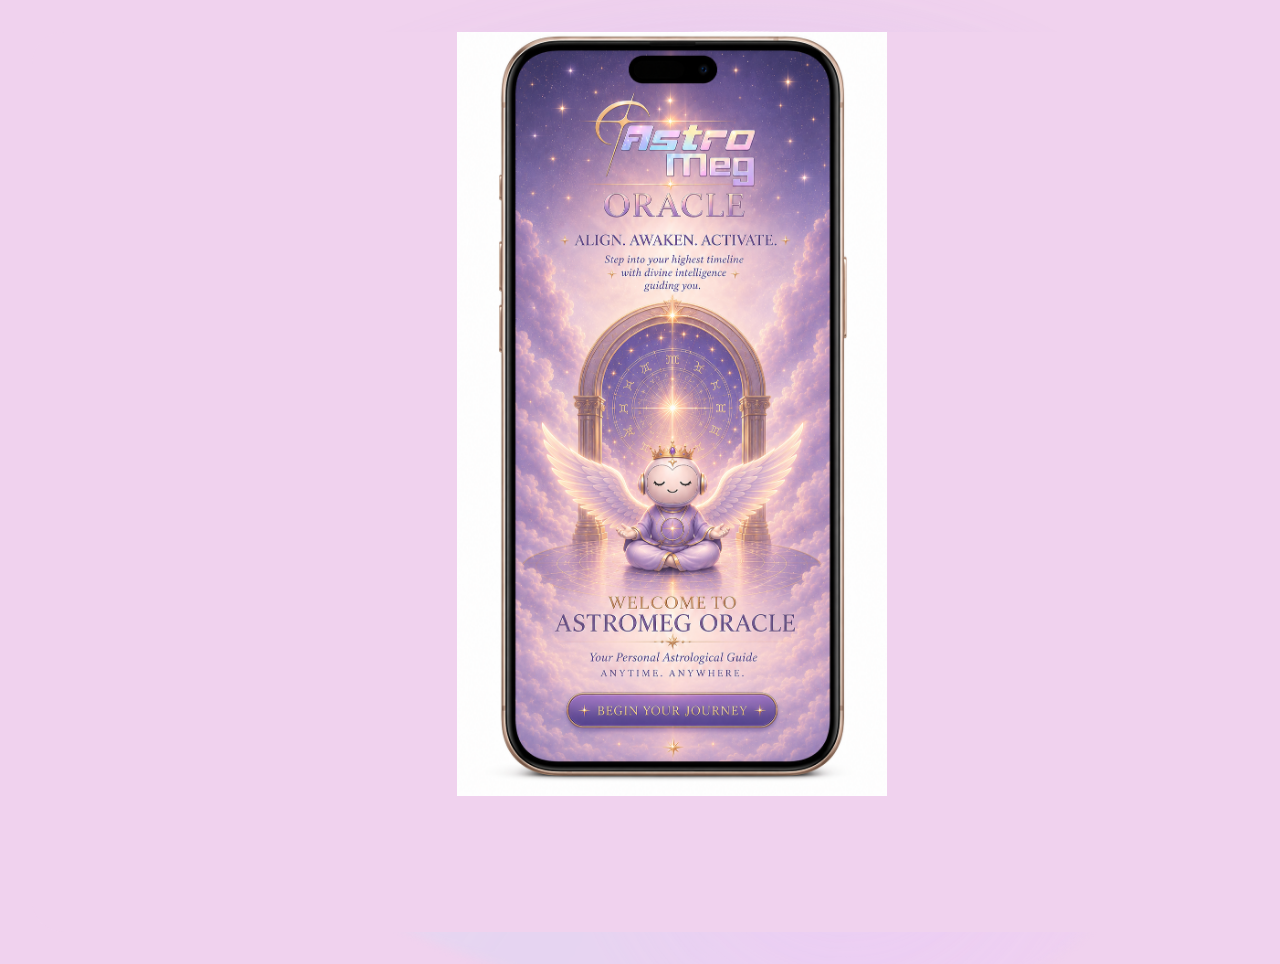
==== index.html @ bb1377ee "Add Astromeg PWA app design preview" ====
<!doctype html>
<html lang="en">
  <head>
    <meta charset="utf-8">
    <meta name="viewport" content="width=device-width, initial-scale=1, viewport-fit=cover">
    <meta name="theme-color" content="#f6eaf2">
    <meta name="apple-mobile-web-app-capable" content="yes">
    <meta name="apple-mobile-web-app-status-bar-style" content="default">
    <meta name="apple-mobile-web-app-title" content="Astromeg Oracle">
    <title>Astromeg Oracle App Preview</title>
    <link rel="manifest" href="./manifest.webmanifest">
    <link rel="icon" href="./assets/astromeg-oracle-logo-gold.png">
    <link rel="apple-touch-icon" href="./assets/astromeg-oracle-logo-gold.png">
  <link rel="stylesheet" href="./styles.css?v=zodiac-playlist-complete-v1">
  </head>
  <body class="onboarding-active">
    <div class="ambient ambient-one"></div>
    <div class="ambient ambient-two"></div>
    <div class="ambient ambient-three"></div>

    <main class="phone-shell" id="app">
      <div class="glass-halo" aria-hidden="true"></div>
      <header class="app-header">
        <button class="icon-button ghost back-button" type="button" aria-label="Go back" data-back hidden>
          <span aria-hidden="true">‹</span>
        </button>
        <button class="brand-mark" type="button" data-go="home" aria-label="Astromeg Oracle home">
          <span>Astromeg Oracle</span>
        </button>
        <button class="icon-button ghost menu-toggle" type="button" aria-label="Open Oracle Menu" aria-controls="oracle-menu" aria-expanded="false" data-menu-toggle>
          <span aria-hidden="true">☀</span>
        </button>
      </header>

      <div class="menu-scrim" data-menu-close hidden></div>
      <aside class="oracle-menu" id="oracle-menu" aria-label="Oracle Menu" aria-hidden="true">
        <div class="oracle-menu-header">
          <p class="eyebrow">Oracle Menu</p>
          <button class="icon-button ghost" type="button" aria-label="Close Oracle Menu" data-menu-close>
            <span aria-hidden="true">×</span>
          </button>
        </div>

        <div class="menu-list">
          <button class="menu-row" type="button" data-go="today-sky">
            <span class="menu-icon" aria-hidden="true">☉</span>
            <span><strong>Today’s Sky</strong><small>Daily transit guidance</small></span>
          </button>
          <button class="menu-row" type="button" data-go="readings">
            <span class="menu-icon" aria-hidden="true">☷</span>
            <span><strong>Saved Readings</strong><small>Your Oracle guidance library</small></span>
          </button>
          <button class="menu-row" type="button" data-go="my-access">
            <span class="menu-icon" aria-hidden="true">✦</span>
            <span><strong>My Access</strong><small>Plan and access status</small></span>
          </button>
          <button class="menu-row" type="button" data-go="how-to-ask">
            <span class="menu-icon" aria-hidden="true">?</span>
            <span><strong>How to Ask</strong><small>Prompt examples</small></span>
          </button>
          <button class="menu-row" type="button" data-go="theme">
            <span class="menu-icon" aria-hidden="true">☀</span>
            <span><strong>Theme</strong><small>Light and dark mode ready</small></span>
          </button>
          <button class="menu-row" type="button" data-go="contact">
            <span class="menu-icon" aria-hidden="true">✉</span>
            <span><strong>Contact Astromeg</strong><small>Access, payment, or account help</small></span>
          </button>
          <button class="menu-row" type="button" data-logout>
            <span class="menu-icon" aria-hidden="true">↻</span>
            <span><strong>Log Out</strong><small>Clear this preview session</small></span>
          </button>
        </div>
      </aside>

      <section class="screen active onboarding-screen" data-screen="start" id="start" aria-label="Astromeg Oracle onboarding">
        <div class="onboarding-artboard">
          <img
            class="onboarding-artwork"
            src="./assets/astromeg-onboarding-01.png"
            alt=""
            aria-hidden="true"
          >
          <button
            class="begin-journey-hotspot"
            type="button"
            data-go="activate"
            aria-label="Begin your journey"
          ></button>
        </div>
      </section>

      <section class="screen" data-screen="activate" id="activate">
        <div class="screen-heading">
          <p class="eyebrow">Oracle Access</p>
          <h2>Activate your private space.</h2>
          <p>Use your email and access code to open your Astromeg Oracle app.</p>
        </div>

        <form class="soft-card form-card" data-activate-form>
          <label>
            <span>Email</span>
            <input type="email" name="email" autocomplete="email" placeholder="you@example.com" required>
          </label>
          <label>
            <span>Access code</span>
            <input type="text" name="accessCode" autocomplete="one-time-code" placeholder="ASTRO-XXXX" required>
          </label>
          <button class="primary-action" type="submit">Activate My Oracle</button>
        </form>

        <button class="secondary-action" type="button" data-go="birth">Preview the App</button>
      </section>

      <section class="screen" data-screen="birth" id="birth">
        <div class="screen-heading">
          <p class="eyebrow">Birth Profile</p>
          <h2>Create your chart foundation.</h2>
          <p>Your birth data becomes the private anchor for readings, timing, and guidance.</p>
        </div>

        <form class="soft-card form-card" data-birth-form>
          <label>
            <span>Birth date</span>
            <input type="date" name="birthDate" required>
          </label>
          <label>
            <span>Birth time</span>
            <input type="time" name="birthTime" required>
          </label>
          <label>
            <span>Birth place</span>
            <input type="text" name="birthPlace" placeholder="City, Country" required>
          </label>
          <button class="primary-action" type="submit">Save Birth Profile</button>
        </form>
      </section>

      <section class="screen" data-screen="home" id="home">
        <div class="home-hero">
          <p class="eyebrow">Today’s Oracle</p>
          <h2>What is calling for your attention today?</h2>
          <p>Choose a doorway or ask your own question.</p>
        </div>

        <div class="oracle-status-pill" data-access-pill>
          <span aria-hidden="true">✦</span>
          <span>Oracle Access Active</span>
        </div>

        <div class="intent-grid">
          <button class="intent-card" type="button" data-fill-prompt="What love pattern is showing now?" data-go="ask">
            <span class="intent-icon">♡</span>
            <span class="intent-copy">
              <strong>Love & Patterns</strong>
              <small>Relationships, attraction, repeating cycles</small>
            </span>
          </button>
          <button class="intent-card" type="button" data-fill-prompt="What money timing matters now?" data-go="ask">
            <span class="intent-icon">✦</span>
            <span class="intent-copy">
              <strong>Money & Career</strong>
              <small>Clients, income, business timing</small>
            </span>
          </button>
          <button class="intent-card" type="button" data-fill-prompt="What timing window opens now?" data-go="ask">
            <span class="intent-icon">☉</span>
            <span class="intent-copy">
              <strong>Timing Windows</strong>
              <small>Transits, decisions, lucky openings</small>
            </span>
          </button>
          <button class="intent-card" type="button" data-fill-prompt="What karmic pattern needs healing now?" data-go="ask">
            <span class="intent-icon">☽</span>
            <span class="intent-copy">
              <strong>Karma & Healing</strong>
              <small>Emotional patterns, release, soul lessons</small>
            </span>
          </button>
        </div>

        <article class="soft-card insight-card transits-card">
          <p class="eyebrow">Your Daily Tea</p>
          <h3>What is the sky activating now?</h3>
          <p>Use today’s planetary weather as a doorway into timing, emotion, decisions, and the next aligned step.</p>
          <div class="transit-actions" aria-label="Transit prompt shortcuts">
            <button type="button" data-daily-popup="sky" data-fill-prompt="What transits are affecting me today?">
              <span>☉</span>
              <strong>Today’s Sky</strong>
            </button>
            <button type="button" data-daily-popup="moon" data-fill-prompt="What should I know about my Moon and emotional timing today?">
              <span>☽</span>
              <strong>Moon Mood</strong>
            </button>
            <button class="daily-planet-card" type="button" data-daily-popup="planet" data-planetary-guide data-fill-prompt="What should I know about today’s planetary ruler?" title="Daily mystical guide">
              <span class="daily-planet-glyph" data-guide-glyph>♃</span>
              <strong>Today’s Planet</strong>
            </button>
          </div>
        </article>

        <section class="zodiac-playlist-section" aria-labelledby="zodiac-playlist-title">
          <div class="zodiac-playlist-heading">
            <p class="eyebrow" id="zodiac-playlist-title">Zodiac Playlist</p>
          </div>
          <div class="zodiac-playlist-grid">
            <article class="zodiac-playlist-card" aria-label="Aries playlist artwork">
              <div class="zodiac-playlist-artwork">
                <img src="./assets/zodiac-playlist-aries.jpeg" alt="Glass Aries glyph with headphones">
              </div>
              <div class="zodiac-playlist-caption">
                <span>Aries</span>
              </div>
            </article>
            <article class="zodiac-playlist-card" aria-label="Taurus playlist artwork">
              <div class="zodiac-playlist-artwork">
                <img src="./assets/zodiac-playlist-taurus.jpeg" alt="Glass Taurus glyph with headphones">
              </div>
              <div class="zodiac-playlist-caption">
                <span>Taurus</span>
              </div>
            </article>
            <article class="zodiac-playlist-card" aria-label="Gemini playlist artwork">
              <div class="zodiac-playlist-artwork">
                <img src="./assets/zodiac-playlist-gemini.jpeg" alt="Glass Gemini glyph with headphones">
              </div>
              <div class="zodiac-playlist-caption">
                <span>Gemini</span>
              </div>
            </article>
            <article class="zodiac-playlist-card" aria-label="Cancer playlist artwork">
              <div class="zodiac-playlist-artwork">
                <img src="./assets/zodiac-playlist-cancer.jpeg" alt="Glass Cancer glyph with headphones">
              </div>
              <div class="zodiac-playlist-caption">
                <span>Cancer</span>
              </div>
            </article>
            <article class="zodiac-playlist-card" aria-label="Leo playlist artwork">
              <div class="zodiac-playlist-artwork">
                <img src="./assets/zodiac-playlist-leo.jpeg" alt="Glass Leo glyph with headphones">
              </div>
              <div class="zodiac-playlist-caption">
                <span>Leo</span>
              </div>
            </article>
            <article class="zodiac-playlist-card" aria-label="Virgo playlist artwork">
              <div class="zodiac-playlist-artwork">
                <img src="./assets/zodiac-playlist-virgo.jpeg" alt="Glass Virgo glyph with headphones">
              </div>
              <div class="zodiac-playlist-caption">
                <span>Virgo</span>
              </div>
            </article>
            <article class="zodiac-playlist-card" aria-label="Libra playlist artwork">
              <div class="zodiac-playlist-artwork">
                <img src="./assets/zodiac-playlist-libra.jpeg" alt="Glass Libra glyph with headphones">
              </div>
              <div class="zodiac-playlist-caption">
                <span>Libra</span>
              </div>
            </article>
            <article class="zodiac-playlist-card" aria-label="Scorpio playlist artwork">
              <div class="zodiac-playlist-artwork">
                <img src="./assets/zodiac-playlist-scorpio.jpeg" alt="Glass Scorpio glyph with headphones">
              </div>
              <div class="zodiac-playlist-caption">
                <span>Scorpio</span>
              </div>
            </article>
            <article class="zodiac-playlist-card" aria-label="Sagittarius playlist artwork">
              <div class="zodiac-playlist-artwork">
                <img src="./assets/zodiac-playlist-sagittarius.jpeg" alt="Glass Sagittarius glyph with headphones">
              </div>
              <div class="zodiac-playlist-caption">
                <span>Sagittarius</span>
              </div>
            </article>
            <article class="zodiac-playlist-card" aria-label="Capricorn playlist artwork">
              <div class="zodiac-playlist-artwork">
                <img src="./assets/zodiac-playlist-capricorn.jpeg" alt="Glass Capricorn glyph with headphones">
              </div>
              <div class="zodiac-playlist-caption">
                <span>Capricorn</span>
              </div>
            </article>
            <article class="zodiac-playlist-card" aria-label="Aquarius playlist artwork">
              <div class="zodiac-playlist-artwork">
                <img src="./assets/zodiac-playlist-aquarius.jpeg" alt="Glass Aquarius glyph with headphones">
              </div>
              <div class="zodiac-playlist-caption">
                <span>Aquarius</span>
              </div>
            </article>
            <article class="zodiac-playlist-card" aria-label="Pisces playlist artwork">
              <div class="zodiac-playlist-artwork">
                <img src="./assets/zodiac-playlist-pisces.jpeg" alt="Glass Pisces glyph with headphones">
              </div>
              <div class="zodiac-playlist-caption">
                <span>Pisces</span>
              </div>
            </article>
          </div>
        </section>

        <article class="soft-card insight-card path-card">
          <p class="eyebrow">Continue Your Path</p>
          <h3>Return to your last reading</h3>
          <p>Pick up where you left off, review your guidance, or save notes from your Oracle session.</p>
          <button class="secondary-action path-action" type="button" data-go="readings">Open Saved Readings</button>
        </article>
      </section>

      <section class="screen" data-screen="ask" id="ask">
        <div class="screen-heading compact">
          <p class="eyebrow">Ask the Oracle</p>
          <h2>Start with one real question.</h2>
        </div>

        <div class="chat-window" aria-live="polite" data-chat-log>
          <div class="message oracle">
            <span>Astromeg Oracle</span>
            <p>I’m here. Ask about love, money, timing, purpose, healing, or the next decision in front of you.</p>
          </div>
        </div>

        <form class="ask-bar" data-ask-form>
          <input type="text" name="question" placeholder="Ask your question..." autocomplete="off" required>
          <button type="submit" aria-label="Send question">✦</button>
        </form>
      </section>

      <section class="screen" data-screen="readings" id="readings">
        <div class="screen-heading">
          <p class="eyebrow">Saved Readings</p>
          <h2>Your guidance library.</h2>
          <p>Saved readings can become a private archive of timing, choices, and personal patterns.</p>
        </div>

        <div class="reading-list">
          <article class="reading-card">
            <span>Year-Ahead Alignment</span>
            <h3>Career, money, and visibility themes</h3>
            <p>Ready to save as a PDF reading in the app version.</p>
          </article>
          <article class="reading-card">
            <span>Relationship Pattern</span>
            <h3>Repeating cycles and next-step clarity</h3>
            <p>Return to this when the same lesson shows up again.</p>
          </article>
          <article class="reading-card">
            <span>Timing Window</span>
            <h3>Launch, pause, or prepare</h3>
            <p>Use dates and chart weather to move deliberately.</p>
          </article>
        </div>
      </section>

      <section class="screen" data-screen="learn" id="learn">
        <div class="screen-heading">
          <p class="eyebrow">Learn Astrology</p>
          <h2>Study the stars one layer at a time.</h2>
          <p>Choose a learning path and build your astrology language through guided lessons.</p>
        </div>

        <div class="lesson-grid">
          <button class="lesson-card" type="button">Natal Astrology</button>
          <button class="lesson-card" type="button">Transits</button>
          <button class="lesson-card" type="button">Synastry</button>
          <button class="lesson-card" type="button">Horary</button>
          <button class="lesson-card" type="button">Solar Returns</button>
          <button class="lesson-card" type="button">Quiz Me</button>
        </div>
      </section>

      <section class="screen" data-screen="today-sky" id="today-sky">
        <div class="screen-heading">
          <p class="eyebrow">Today’s Sky</p>
          <h2>Daily transit guidance is coming soon.</h2>
          <p>Your daily Moon, transit, and current-sky guidance will appear here.</p>
        </div>
      </section>

      <section class="screen" data-screen="my-access" id="my-access">
        <div class="screen-heading">
          <p class="eyebrow">My Access</p>
          <h2 data-access-title>Access Status</h2>
          <p data-access-subtitle>Your access details will appear here.</p>
        </div>

        <article class="soft-card profile-card">
          <span>Current Plan</span>
          <strong data-access-state>Preview active</strong>
          <p>Payment and entitlement logic stays untouched in this UX preview.</p>
        </article>

        <button class="primary-action access-plans-action" type="button" data-go="pricing">
          Explore Oracle Plans
        </button>
      </section>

      <section class="screen pricing-screen" data-screen="pricing" id="pricing">
        <div class="pricing-portal">
          <div class="pricing-orb" aria-hidden="true">
            <span class="pricing-orb-glow"></span>
            <img src="./assets/astromeg-oracle-pastel-logo-cropped.png" alt="">
          </div>
          <p class="eyebrow">Oracle Access</p>
          <h2>Choose Your Access</h2>
          <p>Four app plans are configured for preview. Checkout is not active.</p>
          <div class="pricing-meta" aria-label="Pricing details">
            <span>USD</span>
            <span aria-hidden="true">✦</span>
            <span>PayPal</span>
          </div>
        </div>

        <div class="pricing-grid" aria-label="Oracle plan preview">
          <article class="pricing-plan-card" data-plan-id="ORACLE_ESSENTIAL_MONTHLY">
            <div class="pricing-plan-topline">
              <span class="pricing-tier">Essential</span>
              <span class="pricing-cadence">Monthly</span>
            </div>
            <h3 data-plan-name>Oracle Essential</h3>
            <p class="pricing-price"><span data-plan-price>$11.99</span><small data-plan-period>/ month</small></p>
            <p class="pricing-unlimited">Unlimited conversations</p>
            <div class="pricing-benefit-group">
              <h4>Unlimited Core Readings</h4>
              <ul class="pricing-detail-list">
                <li>In-depth Natal Chart</li>
                <li>Transits</li>
                <li>Solar Return</li>
                <li>Secondary Progressed</li>
                <li>Solar Arc Directions</li>
                <li>Daily Tea</li>
                <li>Planet of the Day</li>
                <li>Zodiac Playlist</li>
                <li>Basic-Advanced Astrology Course with AEA Certification</li>
              </ul>
            </div>
            <div class="pricing-benefit-group pricing-addons">
              <h4>Add-ons</h4>
              <ul class="pricing-detail-list">
                <li>Synastry</li>
                <li>Composite</li>
                <li>Davison</li>
                <li>Draconic Soul Path</li>
                <li>Firdaria Time Lords</li>
                <li>Hellenistic Profection</li>
                <li>Instant Q&amp;A Horary</li>
                <li>Event-timing Electional</li>
                <li>Deeper Look Harmonic</li>
              </ul>
            </div>
            <button class="pricing-preview-button" type="button" aria-disabled="true" tabindex="-1">Checkout not active</button>
          </article>

          <article class="pricing-plan-card" data-plan-id="ORACLE_ESSENTIAL_ANNUAL">
            <div class="pricing-plan-topline">
              <span class="pricing-tier">Essential</span>
              <span class="pricing-cadence">Annual</span>
            </div>
            <h3 data-plan-name>Oracle Essential</h3>
            <p class="pricing-price"><span data-plan-price>$108</span><small data-plan-period>/ year</small></p>
            <p class="pricing-unlimited">Unlimited conversations</p>
            <div class="pricing-benefit-group">
              <h4>Unlimited Core Readings</h4>
              <ul class="pricing-detail-list">
                <li>In-depth Natal Chart</li>
                <li>Transits</li>
                <li>Solar Return</li>
                <li>Secondary Progressed</li>
                <li>Solar Arc Directions</li>
                <li>Daily Tea</li>
                <li>Planet of the Day</li>
                <li>Zodiac Playlist</li>
                <li>Basic-Advanced Astrology Course with AEA Certification</li>
                <li class="pricing-detail-group">
                  <span>Love Readings Unlocked</span>
                  <ul>
                    <li>Synastry</li>
                    <li>Composite</li>
                    <li>Davison</li>
                  </ul>
                </li>
              </ul>
            </div>
            <div class="pricing-benefit-group pricing-addons">
              <h4>Add-ons</h4>
              <ul class="pricing-detail-list">
                <li>Draconic Soul Path</li>
                <li>Firdaria Time Lords</li>
                <li>Hellenistic Profection</li>
                <li>Instant Q&amp;A Horary</li>
                <li>Event-timing Electional</li>
                <li>Deeper Look Harmonic</li>
              </ul>
            </div>
            <button class="pricing-preview-button" type="button" aria-disabled="true" tabindex="-1">Checkout not active</button>
          </article>

          <article class="pricing-plan-card all-access" data-plan-id="ORACLE_ALL_ACCESS_MONTHLY">
            <div class="pricing-plan-topline">
              <span class="pricing-tier">All Access</span>
              <span class="pricing-cadence">Monthly</span>
            </div>
            <h3 data-plan-name>Oracle All Access</h3>
            <p class="pricing-price"><span data-plan-price>$19</span><small data-plan-period>/ month</small></p>
            <p class="pricing-unlimited">Unlimited conversations</p>
            <p class="pricing-included-line">All readings in Core Essential</p>
            <div class="pricing-benefit-group">
              <h4>Advanced Readings Unlocked</h4>
              <ul class="pricing-detail-list">
                <li>Draconic Soul Path</li>
                <li>Firdaria Time Lords</li>
                <li>Hellenistic Profection</li>
                <li>Instant Q&amp;A Horary</li>
                <li>Event-timing Electional</li>
                <li>Deeper Look Harmonic</li>
                <li>Fixed Stars</li>
              </ul>
            </div>
            <button class="pricing-preview-button" type="button" aria-disabled="true" tabindex="-1">Checkout not active</button>
          </article>

          <article class="pricing-plan-card all-access" data-plan-id="ORACLE_ALL_ACCESS_ANNUAL">
            <div class="pricing-plan-topline">
              <span class="pricing-tier">All Access</span>
              <span class="pricing-cadence">Annual</span>
            </div>
            <h3 data-plan-name>Oracle All Access</h3>
            <p class="pricing-price"><span data-plan-price>$212</span><small data-plan-period>/ year</small></p>
            <p class="pricing-unlimited">Unlimited conversations</p>
            <p class="pricing-included-line">All readings in Core Essential</p>
            <div class="pricing-benefit-group">
              <h4>Advanced Readings Unlocked</h4>
              <ul class="pricing-detail-list">
                <li>Draconic Soul Path</li>
                <li>Firdaria Time Lords</li>
                <li>Hellenistic Profection</li>
                <li>Instant Q&amp;A Horary</li>
                <li>Event-timing Electional</li>
                <li>Deeper Look Harmonic</li>
                <li>Arabic Parts (Lots)</li>
                <li>Fixed Stars</li>
              </ul>
            </div>
            <div class="pricing-benefit-group pricing-membership-group">
              <h4>Instant Astromeg Inner Circle Membership for 1 Year</h4>
              <ul class="pricing-detail-list">
                <li>Community chat</li>
                <li>Direct access to Astromeg online sessions, updates, guidance, and programs</li>
                <li>Option to book a live reading with Astromeg</li>
                <li>First access to upgrades, discounts, and exclusive Inner Circle privileges</li>
              </ul>
            </div>
            <button class="pricing-preview-button" type="button" aria-disabled="true" tabindex="-1">Checkout not active</button>
          </article>
        </div>

        <div class="pricing-footnote">
          <span>Pricing preview only</span>
          <p>Local currency estimates may be shown for reference. Checkout remains in USD.</p>
        </div>
      </section>

      <section class="screen" data-screen="how-to-ask" id="how-to-ask">
        <div class="screen-heading">
          <p class="eyebrow">How to Ask</p>
          <h2>Start with the real question.</h2>
        </div>

        <div class="prompt-list">
          <button class="prompt-row" type="button" data-fill-prompt="What should I focus on this week based on my chart?" data-go="ask">What should I focus on this week based on my chart?</button>
          <button class="prompt-row" type="button" data-fill-prompt="What do my current transits say about money?" data-go="ask">What do my current transits say about money?</button>
          <button class="prompt-row" type="button" data-fill-prompt="What lesson should I learn next in astrology?" data-go="ask">What lesson should I learn next in astrology?</button>
          <button class="prompt-row" type="button" data-fill-prompt="What timing should I watch for love, career, or decisions?" data-go="ask">What timing should I watch for love, career, or decisions?</button>
        </div>
      </section>

      <section class="screen" data-screen="theme" id="theme">
        <div class="screen-heading">
          <p class="eyebrow">Theme</p>
          <h2>Your theme controls will live here.</h2>
          <p>The sun icon now opens Oracle Menu. Light and dark mode can connect here later.</p>
        </div>
      </section>

      <section class="screen" data-screen="contact" id="contact">
        <div class="screen-heading">
          <p class="eyebrow">Contact Astromeg</p>
          <h2>Need help with access, payment, or your account?</h2>
          <p>Contact Astromeg.</p>
        </div>
      </section>

      <section class="screen" data-screen="my-chart" id="my-chart">
        <div class="screen-heading">
          <p class="eyebrow">My Chart</p>
          <h2>Your saved chart foundation.</h2>
          <p>Birth data, access, saved guidance, and account settings can be managed here.</p>
        </div>

        <div class="profile-stack">
          <article class="soft-card profile-card">
            <span>Access Plan</span>
            <strong data-access-state>Preview active</strong>
            <p>Fixed-period private Oracle access.</p>
          </article>
          <article class="soft-card profile-card">
            <span>Birth Profile</span>
            <strong data-birth-summary>Not saved yet</strong>
            <p>Your chart foundation stays connected to readings.</p>
          </article>
          <article class="soft-card profile-card">
            <span>Saved Readings</span>
            <strong>Guidance library</strong>
            <p>Your saved Oracle readings will appear here.</p>
          </article>
          <article class="soft-card profile-card">
            <span>Account Settings</span>
            <strong>Private by design</strong>
            <p>Access, privacy, and app settings can live here.</p>
          </article>
        </div>
      </section>

      <dialog class="daily-dialog" data-daily-dialog aria-labelledby="daily-dialog-title">
        <div class="daily-dialog-inner">
          <button class="daily-dialog-close" type="button" data-daily-dialog-close aria-label="Close daily guide">×</button>
          <p class="eyebrow">Your Daily Tea</p>
          <div class="daily-dialog-heading">
            <span class="daily-dialog-glyph" data-daily-dialog-glyph>☉</span>
            <div>
              <small data-daily-dialog-label>Today’s Sky</small>
              <h2 id="daily-dialog-title" data-daily-dialog-title>Today’s Sky</h2>
            </div>
          </div>
          <p class="daily-dialog-keywords" data-daily-dialog-keywords>Planetary weather · timing · momentum</p>
          <p class="daily-dialog-body" data-daily-dialog-body></p>
          <p class="daily-dialog-tip" data-daily-dialog-tip></p>
          <button class="primary-action daily-dialog-ask" type="button" data-daily-dialog-ask>Ask the Oracle</button>
        </div>
      </dialog>

      <nav class="bottom-nav" aria-label="App navigation">
        <button type="button" data-go="home" aria-label="Home">
          <span>⌂</span>
          <small>Home</small>
        </button>
        <button type="button" data-go="ask" aria-label="Ask">
          <span>✦</span>
          <small>Ask</small>
        </button>
        <button type="button" data-go="learn" aria-label="Learn">
          <span>◫</span>
          <small>Learn</small>
        </button>
        <button type="button" data-go="my-chart" aria-label="My Chart">
          <span>☀</span>
          <small>My Chart</small>
        </button>
      </nav>
    </main>

    <script src="./pricing-config.js?v=app-all-access-annual-v2" defer></script>
    <script src="./app.js?v=daily-tea-popup-v1" defer></script>
  </body>
</html>
---- styles.css ----
:root {
  --cream: #fff8ef;
  --cream-soft: #fffdf8;
  --rose: #f6e6ee;
  --rose-deep: #e9c5d9;
  --lavender: #eee7fa;
  --violet: #d7c7ed;
  --plum: #2e1938;
  --plum-soft: #5e496a;
  --ink: #2f2735;
  --muted: #74687a;
  --champagne: #c4a66d;
  --champagne-light: #eddcae;
  --champagne-deep: #8f6c2d;
  --champagne-soft: #d9c291;
  --champagne-rich: #aa8644;
  --icon-gold: #9f7a34;
  --glass-blue: rgba(186, 225, 236, 0.22);
  --glass-violet: rgba(216, 190, 236, 0.24);
  --glass-peach: rgba(255, 217, 181, 0.26);
  --card: rgba(255, 255, 255, 0.72);
  --card-strong: rgba(255, 252, 247, 0.9);
  --line: rgba(147, 108, 48, 0.24);
  --shadow: 0 24px 70px rgba(69, 40, 72, 0.16);
  color-scheme: light;
  font-family: Inter, ui-sans-serif, system-ui, -apple-system, BlinkMacSystemFont, "Segoe UI", sans-serif;
}

* {
  box-sizing: border-box;
}

html {
  min-height: 100%;
  background: #f8edf3;
}

body {
  min-height: 100vh;
  margin: 0;
  display: grid;
  place-items: center;
  overflow-x: hidden;
  background:
    radial-gradient(circle at 50% 10%, rgba(255, 224, 182, 0.34), transparent 30%),
    radial-gradient(circle at 18% 36%, rgba(190, 225, 236, 0.28), transparent 36%),
    radial-gradient(circle at 82% 62%, rgba(214, 186, 236, 0.3), transparent 40%),
    linear-gradient(180deg, #fffaf4 0%, #fdf2f7 42%, #f1deec 100%);
  color: var(--ink);
}

body::before,
body::after {
  content: "";
  position: fixed;
  left: 50%;
  z-index: 0;
  width: min(58rem, 150vw);
  height: min(34rem, 88vw);
  border-radius: 50%;
  pointer-events: none;
  opacity: 0.54;
  transform: translateX(-50%) rotate(-10deg);
}

body::before {
  top: 4.8rem;
  background:
    radial-gradient(circle at 18% 42%, rgba(255, 226, 185, 0.38), transparent 30%),
    radial-gradient(circle at 58% 38%, rgba(196, 235, 240, 0.34), transparent 34%),
    radial-gradient(circle at 78% 62%, rgba(229, 198, 246, 0.38), transparent 38%),
    linear-gradient(114deg, rgba(255, 255, 255, 0.34), rgba(255, 255, 255, 0.03));
  border: 1px solid rgba(255, 255, 255, 0.38);
  box-shadow:
    inset 0 0 90px rgba(255, 255, 255, 0.28),
    0 0 80px rgba(196, 166, 229, 0.14);
}

body::after {
  bottom: -10rem;
  height: min(24rem, 68vw);
  background:
    radial-gradient(circle at 22% 45%, rgba(255, 211, 230, 0.42), transparent 34%),
    radial-gradient(circle at 58% 34%, rgba(178, 235, 238, 0.34), transparent 38%),
    radial-gradient(circle at 80% 70%, rgba(220, 188, 246, 0.36), transparent 42%);
  filter: blur(10px);
  transform: translateX(-50%) rotate(13deg);
}

button,
input {
  font: inherit;
}

button {
  cursor: pointer;
}

.ambient {
  position: fixed;
  z-index: 0;
  width: 23rem;
  height: 23rem;
  border-radius: 999px;
  pointer-events: none;
  filter: blur(6px);
  opacity: 0.56;
}

.ambient-one {
  top: -8rem;
  right: -8rem;
  background: radial-gradient(circle, rgba(196, 166, 109, 0.45), rgba(215, 199, 237, 0.16) 55%, transparent 70%);
}

.ambient-two {
  bottom: -9rem;
  left: -9rem;
  background: radial-gradient(circle, rgba(246, 198, 220, 0.65), rgba(255, 248, 239, 0.12) 58%, transparent 72%);
}

.ambient-three {
  top: 22%;
  left: 50%;
  width: min(34rem, 92vw);
  height: min(34rem, 92vw);
  background:
    radial-gradient(circle at 48% 48%, rgba(255, 255, 255, 0.46), transparent 10%),
    radial-gradient(circle at 54% 50%, rgba(194, 239, 242, 0.24), transparent 42%),
    radial-gradient(circle at 38% 62%, rgba(225, 192, 246, 0.24), transparent 52%);
  opacity: 0.44;
  transform: translateX(-50%);
}

.phone-shell {
  position: relative;
  z-index: 1;
  width: min(100vw, 430px);
  min-height: 100vh;
  display: flex;
  flex-direction: column;
  overflow: hidden;
  background:
    radial-gradient(circle at 50% 11%, rgba(255, 224, 182, 0.32), transparent 12.5rem),
    radial-gradient(circle at 18% 34%, rgba(186, 225, 236, 0.26), transparent 13rem),
    radial-gradient(circle at 84% 60%, rgba(216, 190, 236, 0.34), transparent 16rem),
    linear-gradient(180deg, rgba(255, 250, 244, 0.94) 0%, rgba(253, 242, 247, 0.9) 43%, rgba(241, 222, 236, 0.9) 100%);
  border-inline: 1px solid rgba(255, 255, 255, 0.72);
  box-shadow: 0 0 0 1px rgba(147, 108, 48, 0.12), var(--shadow);
}

.phone-shell::before,
.phone-shell::after {
  content: "";
  position: absolute;
  left: 50%;
  pointer-events: none;
}

.phone-shell::before {
  top: 5.2rem;
  width: min(43rem, 154vw);
  height: min(26rem, 96vw);
  border: 1px solid rgba(255, 255, 255, 0.58);
  border-radius: 50%;
  background:
    radial-gradient(circle at 18% 44%, rgba(255, 219, 180, 0.42), transparent 34%),
    radial-gradient(circle at 78% 50%, rgba(186, 225, 236, 0.36), transparent 42%),
    radial-gradient(circle at 48% 78%, rgba(216, 190, 236, 0.38), transparent 48%),
    linear-gradient(116deg, rgba(255, 255, 255, 0.28), rgba(255, 255, 255, 0.06));
  box-shadow:
    inset 0 0 0 1px rgba(184, 145, 61, 0.12),
    inset 0 0 68px rgba(255, 255, 255, 0.32),
    0 28px 88px rgba(89, 56, 98, 0.1);
  opacity: 0.92;
  transform: translateX(-50%) rotate(-12deg);
}

.phone-shell::after {
  top: 7.9rem;
  width: min(36rem, 126vw);
  height: min(12rem, 48vw);
  border: 1px solid rgba(151, 170, 209, 0.28);
  border-radius: 50%;
  background:
    linear-gradient(106deg, rgba(255, 255, 255, 0.28), rgba(189, 229, 237, 0.22), rgba(232, 202, 239, 0.24)),
    radial-gradient(circle at 24% 46%, rgba(255, 221, 177, 0.24), transparent 42%);
  box-shadow:
    inset 0 0 40px rgba(255, 255, 255, 0.28),
    0 0 34px rgba(198, 175, 223, 0.18);
  opacity: 0.86;
  transform: translateX(-50%) rotate(11deg);
}

.phone-shell .glass-halo {
  position: absolute;
  z-index: 0;
  inset: 4.4rem -6rem auto;
  height: 17rem;
  border-radius: 50%;
  background:
    radial-gradient(circle at 22% 42%, rgba(255, 222, 184, 0.3), transparent 30%),
    radial-gradient(circle at 58% 46%, rgba(189, 235, 239, 0.32), transparent 38%),
    radial-gradient(circle at 82% 54%, rgba(222, 194, 244, 0.32), transparent 43%);
  border: 1px solid rgba(255, 255, 255, 0.38);
  box-shadow:
    inset 0 0 54px rgba(255, 255, 255, 0.24),
    0 0 44px rgba(197, 156, 204, 0.14);
  opacity: 0.78;
  transform: rotate(-13deg);
  pointer-events: none;
}

.phone-shell > * {
  position: relative;
  z-index: 1;
}

.app-header {
  position: sticky;
  top: 0;
  z-index: 5;
  display: grid;
  grid-template-columns: 2.75rem 1fr 2.75rem;
  align-items: center;
  gap: 0.6rem;
  min-height: 5.25rem;
  padding: calc(0.75rem + env(safe-area-inset-top)) 1rem 0.75rem;
  background:
    linear-gradient(180deg, rgba(255, 249, 238, 0.66), rgba(253, 242, 247, 0.38));
  border-bottom: 1px solid rgba(255, 255, 255, 0.46);
  box-shadow: 0 12px 34px rgba(89, 56, 98, 0.08);
  backdrop-filter: blur(24px) saturate(1.16);
}

.brand-mark,
.icon-button {
  border: 0;
  background: transparent;
}

.brand-mark {
  justify-self: center;
  width: auto;
  padding: 0;
}

.brand-mark span {
  display: inline-block;
  color: var(--champagne-deep);
  font-family: Georgia, "Times New Roman", serif;
  font-size: 1rem;
  font-weight: 500;
  letter-spacing: 0.04em;
}

.icon-button {
  display: grid;
  place-items: center;
  width: 2.55rem;
  height: 2.55rem;
  border: 1px solid rgba(184, 145, 61, 0.22);
  border-radius: 999px;
  color: var(--champagne-deep);
  background:
    radial-gradient(circle at 34% 20%, rgba(255, 255, 255, 0.84), transparent 38%),
    linear-gradient(145deg, rgba(255, 249, 238, 0.46), rgba(250, 237, 245, 0.26));
  box-shadow:
    inset 0 1px 0 rgba(255, 255, 255, 0.74),
    0 8px 24px rgba(74, 39, 82, 0.08);
  backdrop-filter: blur(14px);
}

.icon-button span {
  font-size: 1.55rem;
  line-height: 1;
}

.back-button span {
  transform: translateY(-1px);
}

.menu-scrim {
  position: fixed;
  inset: 0;
  z-index: 20;
  background: rgba(46, 25, 56, 0.2);
  backdrop-filter: blur(3px);
}

.oracle-menu {
  position: fixed;
  z-index: 21;
  top: calc(0.8rem + env(safe-area-inset-top));
  right: max(0.8rem, calc((100vw - 430px) / 2 + 0.8rem));
  width: min(calc(100vw - 1.6rem), 390px);
  max-height: calc(100vh - 1.6rem - env(safe-area-inset-top));
  overflow: auto;
  padding: 1rem;
  border: 1px solid rgba(147, 108, 48, 0.24);
  border-radius: 1.65rem;
  background:
    radial-gradient(circle at 18% 0%, rgba(237, 220, 174, 0.32), transparent 12rem),
    linear-gradient(160deg, rgba(255, 253, 248, 0.96), rgba(246, 230, 238, 0.92));
  box-shadow: 0 26px 80px rgba(46, 25, 56, 0.24);
  transform: translateY(-0.4rem) scale(0.97);
  transform-origin: top right;
  opacity: 0;
  pointer-events: none;
  transition: opacity 180ms ease, transform 180ms ease;
}

.oracle-menu.open {
  transform: translateY(0) scale(1);
  opacity: 1;
  pointer-events: auto;
}

.oracle-menu-header {
  display: grid;
  grid-template-columns: 1fr 2.55rem;
  align-items: center;
  gap: 0.8rem;
  margin-bottom: 0.85rem;
}

.oracle-menu-header .eyebrow {
  margin: 0;
  color: var(--champagne-deep);
}

.menu-list {
  display: grid;
  gap: 0.62rem;
}

.menu-row {
  display: grid;
  grid-template-columns: 2.45rem 1fr;
  gap: 0.75rem;
  align-items: center;
  min-height: 4.35rem;
  border: 1px solid rgba(147, 108, 48, 0.17);
  border-radius: 1.15rem;
  padding: 0.72rem;
  color: var(--plum);
  text-align: left;
  background:
    linear-gradient(135deg, rgba(255, 255, 255, 0.64), rgba(255, 248, 239, 0.42)),
    rgba(255, 255, 255, 0.3);
  box-shadow: 0 12px 30px rgba(69, 40, 72, 0.08);
}

.menu-row:active {
  transform: translateY(1px);
}

.menu-icon {
  display: grid;
  place-items: center;
  width: 2.45rem;
  height: 2.45rem;
  border: 1px solid rgba(147, 108, 48, 0.22);
  border-radius: 0.9rem;
  color: var(--champagne-deep);
  background: rgba(255, 253, 248, 0.68);
  font-size: 1.08rem;
}

.menu-row strong,
.menu-row small {
  display: block;
}

.menu-row strong {
  color: var(--plum);
  font-size: 0.96rem;
  line-height: 1.15;
}

.menu-row small {
  margin-top: 0.18rem;
  color: var(--muted);
  font-size: 0.78rem;
  line-height: 1.25;
}

.screen {
  position: relative;
  display: none;
  flex: 1 1 auto;
  overflow: hidden;
  padding: 1.2rem 1rem calc(6.8rem + env(safe-area-inset-bottom));
  animation: screenIn 220ms ease both;
}

.screen.active {
  display: block;
}

.screen > * {
  position: relative;
  z-index: 1;
}

.screen::before,
.screen::after {
  content: "";
  position: absolute;
  pointer-events: none;
  z-index: 0;
}

.screen::before {
  width: min(28rem, 118vw);
  height: min(17rem, 68vw);
  left: 50%;
  top: 1.2rem;
  border-radius: 50%;
  background:
    radial-gradient(circle at 24% 38%, rgba(255, 224, 188, 0.2), transparent 34%),
    radial-gradient(circle at 76% 58%, rgba(185, 226, 236, 0.18), transparent 42%),
    radial-gradient(circle at 48% 78%, rgba(218, 192, 237, 0.2), transparent 48%);
  filter: blur(0.2px);
  opacity: 0.68;
  transform: translateX(-50%) rotate(-10deg);
}

.screen::after {
  width: min(24rem, 100vw);
  height: 7rem;
  left: 50%;
  top: 5.1rem;
  border-radius: 50%;
  border: 1px solid rgba(151, 170, 209, 0.14);
  background: linear-gradient(112deg, rgba(255, 255, 255, 0.14), rgba(184, 227, 236, 0.11), rgba(226, 198, 238, 0.12));
  opacity: 0.56;
  transform: translateX(-50%) rotate(12deg);
}

@keyframes screenIn {
  from {
    opacity: 0;
    transform: translateY(8px);
  }
  to {
    opacity: 1;
    transform: translateY(0);
  }
}

.hero-orb {
  position: relative;
  display: grid;
  place-items: center;
  width: min(17rem, 78vw);
  aspect-ratio: 1;
  margin: 1.2rem auto 0.7rem;
  border-radius: 50%;
  isolation: isolate;
}

.orb-ring,
.orb-glow {
  position: absolute;
  inset: 0;
  border-radius: 50%;
}

.orb-ring {
  display: block;
  inset: -0.46rem;
  border: 1px solid rgba(184, 145, 61, 0.2);
  background:
    radial-gradient(circle at 34% 22%, rgba(255, 228, 183, 0.42), transparent 32%),
    radial-gradient(circle at 74% 48%, rgba(180, 230, 236, 0.34), transparent 39%),
    radial-gradient(circle at 47% 86%, rgba(216, 187, 236, 0.34), transparent 42%),
    linear-gradient(135deg, rgba(255, 255, 255, 0.58), rgba(246, 230, 238, 0.19));
  box-shadow:
    inset 0 0 0 1px rgba(255, 255, 255, 0.54),
    inset 0 0 56px rgba(255, 255, 255, 0.3),
    0 20px 50px rgba(89, 56, 98, 0.13);
  backdrop-filter: blur(14px);
  z-index: 0;
}

.orb-ring::before {
  content: "";
  position: absolute;
  inset: 18% -18%;
  border-radius: 50%;
  border: 1px solid rgba(142, 162, 199, 0.2);
  background:
    linear-gradient(112deg, rgba(255, 216, 166, 0.19), rgba(181, 226, 235, 0.15), rgba(220, 196, 239, 0.18));
  box-shadow:
    inset 0 0 22px rgba(255, 255, 255, 0.2),
    0 0 20px rgba(198, 175, 223, 0.12);
  transform: rotate(-13deg);
}

.orb-ring::after {
  content: "";
  position: absolute;
  inset: 10% 14% 64%;
  border-radius: 999px;
  background: linear-gradient(90deg, transparent, rgba(255, 255, 255, 0.46), transparent);
  filter: blur(8px);
  opacity: 0.72;
}

.orb-glow {
  display: block;
  inset: -1.35rem;
  background:
    conic-gradient(from 26deg, rgba(255, 214, 159, 0.34), rgba(180, 228, 236, 0.28), rgba(214, 186, 236, 0.3), rgba(255, 214, 159, 0.34));
  filter: blur(20px);
  opacity: 0.5;
  transform: rotate(-12deg) scaleX(1.2);
  z-index: -1;
}

.hero-orb img {
  position: relative;
  z-index: 1;
  width: 94%;
  aspect-ratio: 1;
  border-radius: 50%;
  clip-path: circle(50% at 50% 50%);
  object-fit: contain;
  transform: none;
  filter: drop-shadow(0 18px 34px rgba(89, 56, 98, 0.14));
}

.intro-copy,
.screen-heading,
.home-hero {
  text-align: center;
}

.eyebrow {
  margin: 0 0 0.55rem;
  color: var(--champagne-deep);
  font-size: 0.75rem;
  font-weight: 700;
  letter-spacing: 0.13em;
  text-transform: uppercase;
}

h1,
h2,
h3,
p {
  margin-top: 0;
}

h1,
h2 {
  color: var(--plum);
  font-family: Georgia, "Times New Roman", serif;
  font-weight: 500;
  letter-spacing: 0;
}

h1 {
  margin-bottom: 1rem;
  font-size: clamp(2.35rem, 12vw, 4.1rem);
  line-height: 0.92;
}

h2 {
  margin-bottom: 0.65rem;
  font-size: clamp(2rem, 9vw, 3rem);
  line-height: 1.03;
}

h3 {
  color: var(--plum);
  font-family: Georgia, "Times New Roman", serif;
  font-size: 1.2rem;
  font-weight: 500;
  line-height: 1.18;
}

p {
  color: var(--muted);
  font-size: 1rem;
  line-height: 1.52;
}

.intro-copy p:last-child,
.screen-heading > p:last-child,
.home-hero p {
  max-width: 31rem;
  margin-inline: auto;
}

.intro-copy p + p {
  margin-top: 0.65rem;
}

.quick-preview {
  display: flex;
  flex-wrap: wrap;
  justify-content: center;
  gap: 0.7rem;
  margin: 1.8rem 0 1.55rem;
}

.prompt-chip,
.primary-action,
.secondary-action,
.intent-card,
.ask-bar button {
  -webkit-tap-highlight-color: transparent;
}

.prompt-chip {
  min-height: 2.35rem;
  padding: 0.55rem 0.85rem;
  border: 1px solid rgba(147, 108, 48, 0.22);
  border-radius: 999px;
  color: var(--plum);
  background:
    linear-gradient(135deg, rgba(255, 253, 248, 0.74), rgba(250, 237, 245, 0.52)),
    rgba(255, 255, 255, 0.38);
  box-shadow:
    inset 0 1px 0 rgba(255, 255, 255, 0.58),
    0 8px 24px rgba(69, 40, 72, 0.08);
  backdrop-filter: blur(12px);
}

.primary-action,
.secondary-action {
  width: 100%;
  min-height: 3.3rem;
  border-radius: 999px;
  font-weight: 700;
}

.primary-action {
  border: 1px solid rgba(147, 108, 48, 0.32);
  color: #2b1d1d;
  background: linear-gradient(135deg, #f2e6c5 0%, var(--champagne-soft) 42%, var(--champagne-rich) 100%);
  box-shadow:
    inset 0 1px 0 rgba(255, 255, 255, 0.65),
    0 14px 34px rgba(127, 91, 41, 0.2);
}

.secondary-action {
  margin-top: 0.85rem;
  border: 1px solid rgba(147, 108, 48, 0.24);
  color: var(--plum);
  background: rgba(255, 255, 255, 0.42);
}

.trust-line {
  max-width: 20rem;
  margin: 1rem auto 0;
  color: var(--champagne-deep);
  font-family: Georgia, "Times New Roman", serif;
  font-size: 0.92rem;
  font-style: italic;
  font-weight: 400;
  line-height: 1.35;
  text-align: center;
}

.soft-card,
.reading-card {
  border: 1px solid rgba(184, 145, 61, 0.36);
  border-radius: 1.55rem;
  background:
    radial-gradient(circle at 16% 0%, rgba(255, 224, 188, 0.22), transparent 8rem),
    radial-gradient(circle at 100% 100%, rgba(186, 225, 236, 0.16), transparent 9rem),
    linear-gradient(145deg, rgba(255, 252, 246, 0.76), rgba(250, 237, 245, 0.58)),
    rgba(255, 249, 238, 0.36);
  box-shadow:
    inset 0 0 0 1px rgba(255, 255, 255, 0.34),
    0 14px 34px rgba(74, 39, 82, 0.08),
    0 0 30px rgba(197, 156, 204, 0.12);
  backdrop-filter: blur(18px);
}

.form-card {
  display: grid;
  gap: 0.95rem;
  padding: 1rem;
}

label {
  display: grid;
  gap: 0.42rem;
  color: var(--plum);
  font-size: 0.86rem;
  font-weight: 700;
}

input {
  width: 100%;
  min-height: 3.2rem;
  border: 1px solid rgba(147, 108, 48, 0.2);
  border-radius: 1rem;
  padding: 0 0.95rem;
  color: var(--ink);
  background: rgba(255, 255, 255, 0.66);
  outline: none;
}

input:focus {
  border-color: rgba(147, 108, 48, 0.58);
  box-shadow: 0 0 0 4px rgba(196, 166, 109, 0.12);
}

.screen-heading {
  margin: 1.1rem auto 1.1rem;
}

.screen-heading.compact {
  margin-bottom: 0.6rem;
}

.home-hero {
  margin: 0.55rem auto 0.85rem;
  padding: 1rem 0.8rem 1.08rem;
  border: 1px solid rgba(184, 145, 61, 0.16);
  border-radius: 2rem;
  background:
    radial-gradient(circle at 50% 16%, rgba(237, 220, 174, 0.2), transparent 52%),
    linear-gradient(145deg, rgba(255, 252, 246, 0.48), rgba(250, 237, 245, 0.26));
  box-shadow:
    inset 0 0 0 1px rgba(255, 255, 255, 0.3),
    0 16px 42px rgba(74, 39, 82, 0.08);
  backdrop-filter: blur(12px);
}

.oracle-status-pill {
  width: fit-content;
  max-width: 100%;
  display: flex;
  align-items: center;
  gap: 0.42rem;
  margin: 0 auto 1.15rem;
  padding: 0.58rem 0.88rem;
  border: 1px solid rgba(147, 108, 48, 0.22);
  border-radius: 999px;
  color: var(--plum);
  background:
    linear-gradient(135deg, rgba(255, 252, 246, 0.86), rgba(250, 237, 245, 0.72)),
    rgba(255, 249, 238, 0.56);
  box-shadow:
    0 12px 30px rgba(74, 39, 82, 0.1),
    0 0 24px rgba(197, 156, 204, 0.1);
  backdrop-filter: blur(16px);
  font-size: 0.78rem;
  font-weight: 650;
  letter-spacing: 0.02em;
}

.oracle-status-pill span:first-child {
  color: var(--champagne-deep);
  font-size: 0.82rem;
}

.intent-grid {
  display: grid;
  grid-template-columns: repeat(2, minmax(0, 1fr));
  gap: 0.82rem;
}

.intent-card {
  position: relative;
  min-height: 9.2rem;
  display: grid;
  align-content: start;
  gap: 1.05rem;
  overflow: hidden;
  border: 1px solid rgba(184, 145, 61, 0.46);
  border-radius: 1.35rem;
  padding: 1.05rem;
  color: var(--plum);
  text-align: left;
  background:
    radial-gradient(circle at 88% 8%, rgba(237, 220, 174, 0.22), transparent 4.6rem),
    radial-gradient(circle at 12% 100%, rgba(215, 199, 237, 0.44), transparent 5.4rem),
    linear-gradient(145deg, rgba(255, 252, 246, 0.72) 0%, rgba(250, 237, 245, 0.58) 46%, rgba(236, 225, 248, 0.5) 100%),
    rgba(255, 249, 238, 0.32);
  box-shadow:
    inset 0 0 0 1px rgba(255, 255, 255, 0.36),
    0 14px 34px rgba(74, 39, 82, 0.08),
    0 0 28px rgba(197, 156, 204, 0.16),
    inset 0 1px 0 rgba(255, 255, 255, 0.58);
  backdrop-filter: blur(16px);
}

.intent-card::after {
  content: "";
  position: absolute;
  inset: auto 0 0;
  height: 40%;
  background: linear-gradient(180deg, transparent, rgba(237, 220, 174, 0.08));
  pointer-events: none;
}

.intent-icon {
  display: grid;
  place-items: center;
  width: 2.16rem;
  height: 2.16rem;
  border: 1px solid rgba(147, 108, 48, 0.28);
  border-radius: 0.78rem;
  color: var(--champagne-deep);
  background: rgba(255, 249, 238, 0.7);
  font-size: 1.06rem;
}

.icon-button,
.icon-button span,
.menu-icon,
.intent-icon,
.ask-bar button,
.bottom-nav span,
.oracle-status-pill span:first-child {
  color: var(--icon-gold);
}

.intent-copy {
  position: relative;
  z-index: 1;
  display: grid;
  gap: 0.35rem;
}

.intent-copy strong {
  font-family: Georgia, "Times New Roman", serif;
  font-size: 1.12rem;
  font-weight: 500;
  line-height: 1.12;
  color: var(--plum);
}

.intent-copy small {
  color: var(--muted);
  font-size: 0.78rem;
  line-height: 1.3;
}

.insight-card {
  margin-top: 1rem;
  padding: 1.08rem;
  background:
    radial-gradient(circle at 100% 0%, rgba(237, 220, 174, 0.2), transparent 7rem),
    radial-gradient(circle at 0% 100%, rgba(186, 225, 236, 0.14), transparent 8rem),
    linear-gradient(145deg, rgba(255, 252, 246, 0.74), rgba(250, 237, 245, 0.58)),
    rgba(255, 249, 238, 0.36);
}

.insight-card h3 {
  margin-bottom: 0.55rem;
}

.insight-card p:last-child {
  margin-bottom: 0;
}

.daily-guide-card {
  text-align: left;
}

.daily-guide-card .eyebrow {
  margin-bottom: 0.42rem;
  color: var(--icon-gold);
  font-size: 0.68rem;
  letter-spacing: 0.1em;
}

.daily-guide-card h3 {
  margin-bottom: 0.5rem;
  color: var(--plum);
  font-size: 1.16rem;
  font-weight: 500;
  line-height: 1.22;
}

.guide-keywords {
  width: fit-content;
  margin: 0 0 0.65rem;
  padding: 0.36rem 0.64rem;
  border: 1px solid rgba(170, 134, 68, 0.3);
  border-radius: 999px;
  color: #9c815b;
  background:
    linear-gradient(135deg, rgba(255, 252, 246, 0.86), rgba(250, 237, 245, 0.62)),
    rgba(255, 249, 238, 0.54);
  font-family: Georgia, "Times New Roman", serif;
  font-size: 0.78rem;
  font-style: italic;
  font-weight: 400;
  line-height: 1.2;
}

.daily-guide-card [data-guide-tip] {
  color: var(--muted);
  font-size: 0.94rem;
  line-height: 1.45;
}

.transits-card h3 {
  color: var(--plum);
  font-weight: 500;
}

.transits-card > p:not(.eyebrow) {
  color: var(--muted);
  font-size: 0.94rem;
  line-height: 1.45;
}

.transit-actions {
  display: grid;
  grid-template-columns: repeat(3, minmax(0, 1fr));
  gap: 0.56rem;
  margin-top: 0.92rem;
}

.transit-actions button {
  min-height: 5.2rem;
  display: grid;
  place-items: center;
  align-content: center;
  gap: 0.38rem;
  border: 1px solid rgba(184, 145, 61, 0.42);
  border-radius: 1rem;
  color: var(--plum);
  background:
    radial-gradient(circle at 50% 0%, rgba(237, 220, 174, 0.24), transparent 4rem),
    linear-gradient(145deg, rgba(255, 252, 246, 0.82), rgba(250, 237, 245, 0.7));
  box-shadow:
    inset 0 0 0 1px rgba(237, 220, 174, 0.22),
    0 12px 24px rgba(74, 39, 82, 0.07);
}

.transit-actions span {
  color: var(--icon-gold);
  font-size: 1.16rem;
  line-height: 1;
}

.transit-actions strong {
  max-width: 5.4rem;
  color: #9c815b;
  font-size: 0.73rem;
  font-weight: 500;
  line-height: 1.16;
  text-align: center;
}

.transit-actions .daily-planet-card {
  min-width: 0;
}

.transit-actions .daily-planet-card strong {
  color: var(--champagne-deep);
}

.daily-dialog {
  width: min(31rem, calc(100% - 2rem));
  max-height: min(78dvh, 44rem);
  margin: auto;
  padding: 0;
  overflow: visible;
  color: var(--plum);
  border: 1px solid rgba(184, 145, 61, 0.55);
  border-radius: 1.4rem;
  background:
    radial-gradient(circle at 18% 4%, rgba(255, 255, 255, 0.82), transparent 10rem),
    radial-gradient(circle at 88% 18%, rgba(210, 170, 210, 0.28), transparent 12rem),
    linear-gradient(145deg, rgba(255, 251, 244, 0.98), rgba(247, 228, 242, 0.97));
  box-shadow:
    0 30px 80px rgba(48, 25, 57, 0.3),
    0 0 44px rgba(222, 190, 128, 0.22),
    inset 0 0 0 1px rgba(255, 255, 255, 0.75);
}

.daily-dialog::backdrop {
  background: rgba(39, 17, 48, 0.5);
  -webkit-backdrop-filter: blur(8px);
  backdrop-filter: blur(8px);
}

.daily-dialog-inner {
  position: relative;
  max-height: min(78dvh, 44rem);
  padding: 1.55rem 1.35rem 1.35rem;
  overflow-y: auto;
}

.daily-dialog-close {
  position: absolute;
  top: 0.85rem;
  right: 0.85rem;
  width: 2.3rem;
  height: 2.3rem;
  display: grid;
  place-items: center;
  padding: 0;
  color: var(--champagne-deep);
  font: inherit;
  font-size: 1.45rem;
  line-height: 1;
  border: 1px solid rgba(184, 145, 61, 0.38);
  border-radius: 50%;
  background: rgba(255, 252, 246, 0.68);
}

.daily-dialog .eyebrow {
  margin: 0 3rem 1rem 0;
}

.daily-dialog-heading {
  display: flex;
  align-items: center;
  gap: 0.9rem;
}

.daily-dialog-glyph {
  width: 3.6rem;
  height: 3.6rem;
  flex: 0 0 3.6rem;
  display: grid;
  place-items: center;
  color: #9c7740;
  font-family: Georgia, "Times New Roman", serif;
  font-size: 1.8rem;
  border: 1px solid rgba(184, 145, 61, 0.56);
  border-radius: 50%;
  background:
    radial-gradient(circle at 34% 26%, rgba(255, 255, 255, 0.92), transparent 36%),
    linear-gradient(145deg, #f5e3b4, #c89d55);
  box-shadow: 0 10px 24px rgba(91, 50, 96, 0.12);
}

.daily-dialog-heading small {
  display: block;
  margin-bottom: 0.2rem;
  color: #9c815b;
  font-size: 0.72rem;
  font-weight: 500;
  letter-spacing: 0.04em;
}

.daily-dialog-heading h2 {
  margin: 0;
  color: var(--plum);
  font-family: Georgia, "Times New Roman", serif;
  font-size: clamp(1.65rem, 7vw, 2.1rem);
  font-weight: 500;
  letter-spacing: 0;
  line-height: 1.05;
}

.daily-dialog-keywords {
  margin: 1.15rem 0 0.75rem;
  color: #9c7740;
  font-family: Georgia, "Times New Roman", serif;
  font-size: 0.98rem;
  font-style: italic;
  line-height: 1.4;
}

.daily-dialog-body,
.daily-dialog-tip {
  margin: 0;
  color: var(--muted);
  font-size: 0.94rem;
  font-weight: 400;
  line-height: 1.55;
}

.daily-dialog-tip {
  margin-top: 0.85rem;
  padding: 0.9rem 1rem;
  color: var(--plum);
  border-left: 2px solid rgba(184, 145, 61, 0.62);
  background: rgba(255, 252, 246, 0.48);
}

.daily-dialog-ask {
  width: 100%;
  margin-top: 1.15rem;
}

.card-kicker-row {
  display: flex;
  align-items: center;
  justify-content: space-between;
  gap: 0.75rem;
  margin-bottom: 0.55rem;
}

.card-kicker-row .eyebrow {
  margin-bottom: 0;
}

.mini-access {
  flex: 0 0 auto;
  padding: 0.36rem 0.58rem;
  border: 1px solid rgba(147, 108, 48, 0.18);
  border-radius: 999px;
  color: var(--champagne-deep);
  background: rgba(255, 253, 248, 0.62);
  font-size: 0.66rem;
  font-weight: 700;
  letter-spacing: 0.03em;
}

.planetary-guide {
  flex: 0 0 auto;
  display: grid;
  gap: 0.16rem;
  max-width: 54%;
  padding: 0.38rem 0.62rem;
  border: 1px solid rgba(170, 134, 68, 0.3);
  border-radius: 999px;
  color: var(--icon-gold);
  background:
    linear-gradient(135deg, rgba(255, 252, 246, 0.88), rgba(250, 237, 245, 0.66)),
    rgba(255, 249, 238, 0.58);
  box-shadow:
    inset 0 0 0 1px rgba(217, 194, 145, 0.18),
    0 8px 20px rgba(74, 39, 82, 0.07);
  font-size: 0.62rem;
  font-weight: 600;
  letter-spacing: 0.07em;
  line-height: 1.12;
  text-align: center;
  text-transform: uppercase;
  white-space: normal;
}

.planetary-guide-label,
.planetary-guide-keywords {
  display: block;
}

.planetary-guide-keywords {
  color: #9c815b;
  font-family: Georgia, "Times New Roman", serif;
  font-size: 0.58rem;
  font-style: italic;
  font-weight: 400;
  letter-spacing: 0.02em;
  line-height: 1.12;
  text-transform: none;
}

.path-card {
  margin-top: 0.82rem;
}

.path-action {
  margin-top: 0.9rem;
  min-height: 3.3rem;
  border: 1px solid rgba(147, 108, 48, 0.32);
  color: #2b1d1d;
  background: linear-gradient(135deg, #f2e6c5 0%, var(--champagne-soft) 42%, var(--champagne-rich) 100%);
  box-shadow:
    inset 0 1px 0 rgba(255, 255, 255, 0.65),
    0 14px 34px rgba(127, 91, 41, 0.2);
}

.chat-window {
  display: grid;
  align-content: end;
  gap: 0.8rem;
  min-height: calc(100vh - 15.5rem);
  padding: 0.45rem 0 1rem;
}

.message {
  max-width: 88%;
  border: 1px solid rgba(147, 108, 48, 0.17);
  border-radius: 1.25rem;
  padding: 0.85rem 0.95rem;
  background: rgba(255, 255, 255, 0.64);
  box-shadow: 0 12px 28px rgba(69, 40, 72, 0.09);
}

.message span {
  display: block;
  margin-bottom: 0.32rem;
  color: var(--champagne-deep);
  font-size: 0.72rem;
  font-weight: 700;
  letter-spacing: 0.09em;
  text-transform: uppercase;
}

.message p {
  margin-bottom: 0;
  color: var(--plum-soft);
}

.message.user {
  justify-self: end;
  background: rgba(246, 230, 238, 0.82);
}

.message.oracle {
  justify-self: start;
}

.ask-bar {
  position: sticky;
  bottom: calc(4.65rem + env(safe-area-inset-bottom));
  display: grid;
  grid-template-columns: 1fr 3.1rem;
  gap: 0.55rem;
  align-items: center;
  padding: 0.55rem;
  border: 1px solid rgba(147, 108, 48, 0.18);
  border-radius: 999px;
  background: rgba(255, 253, 248, 0.86);
  box-shadow: 0 18px 45px rgba(69, 40, 72, 0.14);
  backdrop-filter: blur(18px);
}

.ask-bar input {
  min-height: 2.55rem;
  border: 0;
  color: #9c815b;
  background: transparent;
  box-shadow: none;
  font-family: Georgia, "Times New Roman", serif;
  font-size: 0.88rem;
  font-style: italic;
  font-weight: 400;
  line-height: 1.2;
  caret-color: var(--icon-gold);
}

.ask-bar input::placeholder {
  color: rgba(156, 129, 91, 0.68);
  font-style: italic;
}

.ask-bar button {
  display: grid;
  place-items: center;
  width: 3.1rem;
  height: 3.1rem;
  border: 1px solid rgba(147, 108, 48, 0.32);
  border-radius: 50%;
  color: var(--icon-gold);
  background:
    radial-gradient(circle at 35% 22%, rgba(255, 255, 255, 0.78), transparent 34%),
    linear-gradient(135deg, rgba(255, 249, 238, 0.96), rgba(246, 230, 238, 0.78));
}

.reading-list,
.profile-stack,
.lesson-grid,
.prompt-list {
  display: grid;
  gap: 0.85rem;
}

.lesson-grid {
  grid-template-columns: repeat(2, minmax(0, 1fr));
}

.lesson-card,
.prompt-row {
  border: 1px solid rgba(147, 108, 48, 0.18);
  color: var(--plum);
  background: rgba(255, 255, 255, 0.56);
  box-shadow: 0 14px 36px rgba(69, 40, 72, 0.08);
}

.lesson-card {
  min-height: 5.3rem;
  border-radius: 1.2rem;
  padding: 0.9rem;
  font-family: Georgia, "Times New Roman", serif;
  font-size: 1.08rem;
  line-height: 1.14;
}

.prompt-row {
  min-height: 4rem;
  border-radius: 1.1rem;
  padding: 0.8rem 0.95rem;
  text-align: left;
  line-height: 1.28;
}

.reading-card,
.profile-card {
  padding: 1rem;
}

.reading-card span,
.profile-card span {
  display: block;
  margin-bottom: 0.45rem;
  color: var(--champagne-deep);
  font-size: 0.73rem;
  font-weight: 700;
  letter-spacing: 0.1em;
  text-transform: uppercase;
}

.reading-card h3 {
  margin-bottom: 0.45rem;
}

.reading-card p,
.profile-card p {
  margin-bottom: 0;
}

.profile-card strong {
  display: block;
  margin-bottom: 0.35rem;
  color: var(--plum);
  font-size: 1.15rem;
  font-weight: 650;
}

.bottom-nav {
  position: fixed;
  z-index: 6;
  left: 50%;
  bottom: calc(0.8rem + env(safe-area-inset-bottom));
  display: grid;
  grid-template-columns: repeat(4, minmax(0, 1fr));
  gap: 0.2rem;
  width: min(calc(100vw - 1.5rem), 398px);
  padding: 0.35rem;
  border: 1px solid rgba(184, 145, 61, 0.18);
  border-radius: 999px;
  background:
    linear-gradient(135deg, rgba(255, 249, 238, 0.82), rgba(250, 237, 245, 0.64)),
    rgba(255, 255, 255, 0.34);
  box-shadow:
    inset 0 1px 0 rgba(255, 255, 255, 0.54),
    0 12px 30px rgba(74, 39, 82, 0.12);
  backdrop-filter: blur(18px);
  transform: translateX(-50%);
}

.bottom-nav button {
  display: grid;
  place-items: center;
  gap: 0.15rem;
  min-height: 3.2rem;
  border: 0;
  border-radius: 999px;
  color: var(--muted);
  background: transparent;
}

.bottom-nav button.active {
  color: var(--plum);
  border: 1px solid rgba(170, 134, 68, 0.28);
  background:
    linear-gradient(180deg, rgba(255, 249, 238, 0.82), rgba(246, 230, 238, 0.68));
  box-shadow:
    inset 0 0 0 1px rgba(217, 194, 145, 0.26),
    0 8px 18px rgba(74, 39, 82, 0.08);
}

.bottom-nav span {
  color: var(--icon-gold);
  font-size: 1.12rem;
  line-height: 1;
}

.bottom-nav small {
  font-size: 0.64rem;
  font-weight: 700;
}

@media (min-width: 760px) {
  body {
    padding: 2rem;
  }

  .phone-shell {
    min-height: min(900px, calc(100vh - 4rem));
    border-radius: 2rem;
  }

  .bottom-nav {
    bottom: 2.8rem;
  }
}

/* Etheric glass pass: stronger lavender/aqua refraction across the full app. */
.screen::before {
  width: min(36rem, 142vw);
  height: min(24rem, 90vw);
  top: 0.1rem;
  background:
    radial-gradient(circle at 18% 38%, rgba(255, 227, 190, 0.34), transparent 32%),
    radial-gradient(circle at 58% 42%, rgba(185, 234, 239, 0.34), transparent 38%),
    radial-gradient(circle at 78% 70%, rgba(223, 194, 244, 0.36), transparent 46%),
    linear-gradient(118deg, rgba(255, 255, 255, 0.28), rgba(255, 255, 255, 0.02));
  opacity: 0.88;
}

.screen::after {
  width: min(32rem, 126vw);
  height: 10rem;
  top: 4.2rem;
  border-color: rgba(255, 255, 255, 0.32);
  background:
    linear-gradient(110deg, rgba(255, 255, 255, 0.26), rgba(186, 235, 239, 0.2), rgba(228, 198, 246, 0.22)),
    radial-gradient(circle at 22% 42%, rgba(255, 228, 190, 0.18), transparent 40%);
  box-shadow:
    inset 0 0 34px rgba(255, 255, 255, 0.22),
    0 0 28px rgba(197, 156, 204, 0.12);
  opacity: 0.78;
}

.app-header,
.oracle-menu,
.menu-row,
.home-hero,
.soft-card,
.reading-card,
.profile-card,
.intent-card,
.insight-card,
.lesson-card,
.prompt-row,
.message,
.ask-bar,
.bottom-nav,
.prompt-chip,
.oracle-status-pill,
.transit-actions button {
  background:
    radial-gradient(circle at 18% 6%, rgba(255, 255, 255, 0.78), transparent 24%),
    radial-gradient(circle at 78% 18%, rgba(190, 234, 239, 0.28), transparent 42%),
    radial-gradient(circle at 42% 100%, rgba(224, 195, 244, 0.28), transparent 48%),
    linear-gradient(145deg, rgba(255, 252, 248, 0.68), rgba(248, 233, 244, 0.46)),
    rgba(255, 255, 255, 0.22);
  border-color: rgba(184, 145, 61, 0.34);
  box-shadow:
    inset 0 1px 0 rgba(255, 255, 255, 0.76),
    inset 0 -1px 0 rgba(255, 255, 255, 0.2),
    inset 0 0 0 1px rgba(255, 255, 255, 0.22),
    0 16px 42px rgba(74, 39, 82, 0.1),
    0 0 30px rgba(197, 156, 204, 0.14);
  backdrop-filter: blur(22px) saturate(1.18);
}

.home-hero,
.soft-card,
.reading-card,
.profile-card,
.intent-card,
.insight-card,
.lesson-card,
.prompt-row,
.message,
.menu-row,
.oracle-menu,
.transit-actions button {
  position: relative;
  overflow: hidden;
}

.home-hero::before,
.soft-card::before,
.reading-card::before,
.profile-card::before,
.intent-card::before,
.insight-card::before,
.lesson-card::before,
.prompt-row::before,
.message::before,
.menu-row::before,
.oracle-menu::before,
.transit-actions button::before {
  content: "";
  position: absolute;
  inset: 0;
  border-radius: inherit;
  pointer-events: none;
  background:
    linear-gradient(132deg, rgba(255, 255, 255, 0.42), transparent 31%),
    radial-gradient(circle at 88% 0%, rgba(190, 234, 239, 0.18), transparent 40%),
    radial-gradient(circle at 12% 100%, rgba(224, 195, 244, 0.2), transparent 38%);
  opacity: 0.76;
}

.home-hero::after,
.soft-card::after,
.reading-card::after,
.profile-card::after,
.intent-card::before,
.insight-card::after {
  pointer-events: none;
}

.intent-card::after {
  height: 54%;
  background:
    linear-gradient(180deg, transparent, rgba(255, 255, 255, 0.18)),
    radial-gradient(circle at 70% 100%, rgba(224, 195, 244, 0.16), transparent 58%);
}

.intent-icon,
.menu-icon,
.ask-bar button {
  background:
    radial-gradient(circle at 32% 18%, rgba(255, 255, 255, 0.84), transparent 36%),
    linear-gradient(145deg, rgba(255, 249, 238, 0.7), rgba(247, 231, 244, 0.44));
  border-color: rgba(170, 134, 68, 0.38);
  box-shadow:
    inset 0 1px 0 rgba(255, 255, 255, 0.72),
    0 8px 22px rgba(74, 39, 82, 0.1);
}

.bottom-nav {
  background:
    radial-gradient(circle at 18% 0%, rgba(255, 255, 255, 0.8), transparent 30%),
    linear-gradient(135deg, rgba(255, 249, 238, 0.74), rgba(250, 237, 245, 0.58)),
    rgba(255, 255, 255, 0.22);
}

.bottom-nav button.active {
  background:
    radial-gradient(circle at 34% 18%, rgba(255, 255, 255, 0.72), transparent 34%),
    linear-gradient(145deg, rgba(255, 246, 228, 0.72), rgba(246, 230, 238, 0.54));
}

/* Stronger reference-style luminous glass: lavender, aqua, pearl, and bokeh. */
body {
  background:
    radial-gradient(circle at 50% 8%, rgba(255, 255, 255, 0.72), transparent 20%),
    radial-gradient(circle at 18% 24%, rgba(197, 224, 249, 0.42), transparent 34%),
    radial-gradient(circle at 82% 30%, rgba(226, 193, 248, 0.48), transparent 36%),
    radial-gradient(circle at 42% 72%, rgba(255, 222, 238, 0.48), transparent 42%),
    linear-gradient(180deg, #fffaf7 0%, #f7edf7 42%, #ead8ef 100%);
}

.phone-shell {
  background:
    radial-gradient(circle at 16% 12%, rgba(255, 255, 255, 0.78) 0 0.42rem, transparent 0.52rem),
    radial-gradient(circle at 80% 18%, rgba(255, 255, 255, 0.62) 0 0.34rem, transparent 0.46rem),
    radial-gradient(circle at 74% 42%, rgba(255, 255, 255, 0.5) 0 0.24rem, transparent 0.36rem),
    radial-gradient(circle at 20% 58%, rgba(255, 255, 255, 0.48) 0 0.22rem, transparent 0.34rem),
    radial-gradient(circle at 50% 11%, rgba(255, 224, 182, 0.38), transparent 12.5rem),
    radial-gradient(circle at 18% 34%, rgba(176, 229, 238, 0.36), transparent 13rem),
    radial-gradient(circle at 84% 58%, rgba(220, 188, 244, 0.46), transparent 16rem),
    radial-gradient(circle at 50% 83%, rgba(255, 205, 232, 0.36), transparent 16rem),
    linear-gradient(180deg, rgba(255, 250, 244, 0.9) 0%, rgba(248, 235, 247, 0.88) 45%, rgba(236, 216, 238, 0.9) 100%);
}

.phone-shell::before {
  top: 3.95rem;
  width: min(49rem, 174vw);
  height: min(30rem, 112vw);
  background:
    radial-gradient(circle at 14% 42%, rgba(255, 228, 188, 0.44), transparent 28%),
    radial-gradient(circle at 54% 36%, rgba(183, 236, 240, 0.4), transparent 36%),
    radial-gradient(circle at 76% 58%, rgba(226, 194, 247, 0.46), transparent 42%),
    radial-gradient(circle at 43% 79%, rgba(255, 213, 233, 0.28), transparent 48%),
    linear-gradient(116deg, rgba(255, 255, 255, 0.36), rgba(255, 255, 255, 0.06));
  opacity: 0.98;
}

.phone-shell::after {
  top: 6.9rem;
  width: min(42rem, 148vw);
  height: min(15rem, 58vw);
  background:
    linear-gradient(106deg, rgba(255, 255, 255, 0.38), rgba(174, 233, 240, 0.3), rgba(232, 197, 249, 0.32)),
    radial-gradient(circle at 24% 46%, rgba(255, 225, 185, 0.3), transparent 42%);
  opacity: 0.96;
}

.screen {
  background:
    radial-gradient(circle at 78% 8%, rgba(255, 255, 255, 0.62) 0 1.45rem, transparent 1.85rem),
    radial-gradient(circle at 22% 22%, rgba(255, 255, 255, 0.36) 0 1.1rem, transparent 1.55rem),
    radial-gradient(circle at 86% 34%, rgba(222, 194, 247, 0.34), transparent 9rem),
    radial-gradient(circle at 16% 56%, rgba(182, 235, 239, 0.24), transparent 9rem),
    radial-gradient(circle at 50% 76%, rgba(255, 203, 230, 0.28), transparent 10rem),
    radial-gradient(circle at 11% 12%, rgba(255, 255, 255, 0.5) 0 0.18rem, transparent 0.28rem),
    radial-gradient(circle at 88% 19%, rgba(255, 255, 255, 0.44) 0 0.26rem, transparent 0.38rem),
    radial-gradient(circle at 76% 43%, rgba(255, 255, 255, 0.36) 0 0.16rem, transparent 0.26rem),
    radial-gradient(circle at 20% 67%, rgba(255, 255, 255, 0.34) 0 0.2rem, transparent 0.32rem),
    radial-gradient(circle at 54% 93%, rgba(255, 255, 255, 0.42) 0 0.25rem, transparent 0.36rem),
    linear-gradient(155deg, rgba(187, 220, 248, 0.2), rgba(255, 216, 237, 0.18) 45%, rgba(205, 238, 238, 0.16));
}

.screen.active::before {
  box-shadow:
    inset 0 0 70px rgba(255, 255, 255, 0.36),
    0 0 46px rgba(201, 177, 229, 0.16);
}

.screen.active::after {
  filter: blur(0.1px);
}

.hero-orb {
  filter:
    drop-shadow(0 22px 42px rgba(166, 124, 194, 0.18))
    drop-shadow(0 0 28px rgba(190, 234, 239, 0.16));
}

.orb-ring {
  background:
    radial-gradient(circle at 30% 18%, rgba(255, 255, 255, 0.86), transparent 26%),
    radial-gradient(circle at 34% 22%, rgba(255, 228, 183, 0.48), transparent 32%),
    radial-gradient(circle at 74% 48%, rgba(180, 230, 236, 0.42), transparent 39%),
    radial-gradient(circle at 47% 86%, rgba(216, 187, 236, 0.42), transparent 42%),
    linear-gradient(135deg, rgba(255, 255, 255, 0.66), rgba(246, 230, 238, 0.22));
}

.home-hero,
.soft-card,
.reading-card,
.profile-card,
.intent-card,
.insight-card,
.lesson-card,
.prompt-row,
.message,
.menu-row,
.oracle-menu,
.transit-actions button {
  background:
    radial-gradient(circle at 16% 6%, rgba(255, 255, 255, 0.88), transparent 22%),
    radial-gradient(circle at 82% 12%, rgba(186, 237, 241, 0.34), transparent 42%),
    radial-gradient(circle at 36% 106%, rgba(226, 194, 247, 0.34), transparent 48%),
    linear-gradient(145deg, rgba(255, 253, 250, 0.6), rgba(248, 234, 246, 0.38)),
    rgba(255, 255, 255, 0.2);
  border-color: rgba(184, 145, 61, 0.4);
  box-shadow:
    inset 0 1px 0 rgba(255, 255, 255, 0.86),
    inset 0 -1px 0 rgba(255, 255, 255, 0.24),
    inset 0 0 0 1px rgba(255, 255, 255, 0.28),
    0 18px 46px rgba(74, 39, 82, 0.12),
    0 0 36px rgba(197, 156, 204, 0.18);
}

/* Lumina glass pass: sharper pearl bokeh, refracted ribbons, and a glossy portal orb. */
body {
  background:
    radial-gradient(circle at 12% 16%, rgba(255, 255, 255, 0.86) 0 0.55rem, transparent 0.78rem),
    radial-gradient(circle at 84% 12%, rgba(255, 255, 255, 0.72) 0 1.05rem, transparent 1.42rem),
    radial-gradient(circle at 74% 28%, rgba(239, 218, 255, 0.76) 0 1.8rem, transparent 2.55rem),
    radial-gradient(circle at 19% 58%, rgba(255, 255, 255, 0.58) 0 0.72rem, transparent 1.05rem),
    radial-gradient(circle at 82% 76%, rgba(198, 247, 250, 0.54) 0 1.1rem, transparent 1.65rem),
    radial-gradient(circle at 28% 30%, rgba(188, 224, 255, 0.56), transparent 30%),
    radial-gradient(circle at 78% 34%, rgba(232, 186, 255, 0.54), transparent 33%),
    radial-gradient(circle at 58% 74%, rgba(255, 210, 237, 0.52), transparent 40%),
    linear-gradient(150deg, #fffaf7 0%, #efe7ff 31%, #d9f7fb 58%, #f6dff3 100%);
}

body::before {
  top: 2.5rem;
  width: min(66rem, 178vw);
  height: min(38rem, 104vw);
  background:
    radial-gradient(circle at 22% 38%, rgba(255, 236, 205, 0.52), transparent 28%),
    radial-gradient(circle at 53% 42%, rgba(158, 239, 245, 0.44), transparent 34%),
    radial-gradient(circle at 77% 58%, rgba(224, 176, 255, 0.48), transparent 40%),
    conic-gradient(from 34deg at 50% 50%, rgba(255, 255, 255, 0.18), rgba(166, 232, 246, 0.2), rgba(240, 191, 255, 0.2), rgba(255, 225, 190, 0.16), rgba(255, 255, 255, 0.18));
  border-color: rgba(255, 255, 255, 0.64);
  box-shadow:
    inset 0 0 34px rgba(255, 255, 255, 0.62),
    inset 0 -42px 80px rgba(178, 211, 246, 0.16),
    0 0 76px rgba(198, 177, 238, 0.26);
  opacity: 0.82;
}

body::after {
  bottom: -6rem;
  width: min(62rem, 162vw);
  height: min(30rem, 78vw);
  background:
    radial-gradient(circle at 18% 36%, rgba(255, 255, 255, 0.56), transparent 18%),
    radial-gradient(circle at 48% 42%, rgba(169, 243, 246, 0.42), transparent 32%),
    radial-gradient(circle at 72% 52%, rgba(238, 190, 255, 0.46), transparent 38%),
    linear-gradient(112deg, rgba(255, 255, 255, 0.38), rgba(181, 226, 255, 0.24), rgba(245, 199, 255, 0.22));
  filter: blur(5px);
  opacity: 0.7;
}

.ambient {
  filter: blur(2px) saturate(1.28);
}

.ambient-one,
.ambient-two,
.ambient-three {
  opacity: 0.72;
}

.phone-shell {
  background:
    radial-gradient(circle at 18% 9%, rgba(255, 255, 255, 0.9) 0 0.55rem, transparent 0.76rem),
    radial-gradient(circle at 78% 12%, rgba(255, 255, 255, 0.72) 0 1.42rem, transparent 2rem),
    radial-gradient(circle at 88% 33%, rgba(233, 207, 255, 0.7) 0 1.55rem, transparent 2.25rem),
    radial-gradient(circle at 14% 52%, rgba(255, 255, 255, 0.56) 0 0.72rem, transparent 1.05rem),
    radial-gradient(circle at 64% 63%, rgba(187, 246, 249, 0.5) 0 1.08rem, transparent 1.56rem),
    radial-gradient(circle at 50% 10%, rgba(255, 236, 203, 0.46), transparent 12.5rem),
    radial-gradient(circle at 18% 34%, rgba(159, 229, 246, 0.42), transparent 13rem),
    radial-gradient(circle at 86% 56%, rgba(225, 184, 252, 0.54), transparent 16rem),
    radial-gradient(circle at 50% 84%, rgba(255, 203, 235, 0.44), transparent 16rem),
    linear-gradient(180deg, rgba(255, 250, 245, 0.9) 0%, rgba(245, 234, 255, 0.9) 43%, rgba(226, 246, 248, 0.84) 65%, rgba(245, 218, 239, 0.9) 100%);
  box-shadow:
    inset 0 0 0 1px rgba(255, 255, 255, 0.74),
    inset 0 0 58px rgba(255, 255, 255, 0.36),
    0 0 0 1px rgba(147, 108, 48, 0.12),
    var(--shadow);
}

.phone-shell::before {
  top: 3.2rem;
  width: min(58rem, 196vw);
  height: min(33rem, 124vw);
  background:
    radial-gradient(circle at 18% 42%, rgba(255, 241, 214, 0.58), transparent 24%),
    radial-gradient(circle at 56% 39%, rgba(146, 237, 246, 0.5), transparent 32%),
    radial-gradient(circle at 76% 58%, rgba(227, 169, 255, 0.54), transparent 40%),
    linear-gradient(104deg, rgba(255, 255, 255, 0.52) 0 11%, rgba(255, 255, 255, 0.08) 20% 42%, rgba(178, 232, 248, 0.32) 51%, rgba(240, 184, 255, 0.26) 64%, rgba(255, 255, 255, 0.36) 76%, transparent 100%);
  border: 1px solid rgba(255, 255, 255, 0.66);
  box-shadow:
    inset 0 0 0 1px rgba(255, 255, 255, 0.54),
    inset 0 0 70px rgba(255, 255, 255, 0.42),
    0 0 84px rgba(190, 220, 255, 0.22),
    0 0 54px rgba(229, 183, 255, 0.18);
  opacity: 1;
  transform: translateX(-50%) rotate(-15deg);
}

.phone-shell::after {
  top: 6.7rem;
  width: min(48rem, 168vw);
  height: min(16rem, 62vw);
  border-color: rgba(255, 255, 255, 0.58);
  background:
    linear-gradient(105deg, rgba(255, 255, 255, 0.54), rgba(151, 236, 246, 0.38), rgba(237, 182, 255, 0.36), rgba(255, 255, 255, 0.26)),
    radial-gradient(circle at 20% 44%, rgba(255, 235, 206, 0.34), transparent 42%);
  box-shadow:
    inset 0 0 46px rgba(255, 255, 255, 0.44),
    0 0 34px rgba(154, 231, 246, 0.22),
    0 0 48px rgba(220, 178, 248, 0.2);
  opacity: 0.98;
  transform: translateX(-50%) rotate(12deg);
}

.phone-shell .glass-halo {
  inset: 4.05rem -7.5rem auto;
  height: 18.5rem;
  background:
    radial-gradient(circle at 18% 46%, rgba(255, 255, 255, 0.56), transparent 20%),
    radial-gradient(circle at 57% 48%, rgba(137, 236, 248, 0.42), transparent 36%),
    radial-gradient(circle at 82% 54%, rgba(230, 176, 255, 0.46), transparent 42%),
    linear-gradient(104deg, rgba(255, 255, 255, 0.4), rgba(255, 255, 255, 0.03) 28%, rgba(182, 235, 250, 0.28) 56%, rgba(241, 188, 255, 0.24) 72%, rgba(255, 255, 255, 0.26));
  border-color: rgba(255, 255, 255, 0.64);
  box-shadow:
    inset 0 0 48px rgba(255, 255, 255, 0.46),
    inset 0 0 0 1px rgba(255, 255, 255, 0.4),
    0 0 54px rgba(171, 232, 248, 0.2),
    0 0 58px rgba(219, 178, 248, 0.18);
  opacity: 0.96;
}

.phone-shell .glass-halo::before,
.phone-shell .glass-halo::after {
  content: "";
  position: absolute;
  border-radius: 999px;
  pointer-events: none;
}

.phone-shell .glass-halo::before {
  inset: 18% 10%;
  border: 1px solid rgba(255, 255, 255, 0.62);
  background:
    linear-gradient(100deg, rgba(255, 255, 255, 0.46), rgba(161, 239, 247, 0.22), rgba(236, 183, 255, 0.24), transparent);
  box-shadow: inset 0 0 28px rgba(255, 255, 255, 0.3);
  transform: rotate(20deg);
}

.phone-shell .glass-halo::after {
  left: 15%;
  top: 13%;
  width: 68%;
  height: 9%;
  background: linear-gradient(90deg, transparent, rgba(255, 255, 255, 0.82), transparent);
  filter: blur(8px);
  opacity: 0.92;
  transform: rotate(6deg);
}

.screen {
  background:
    radial-gradient(circle at 82% 8%, rgba(255, 255, 255, 0.76) 0 1.25rem, transparent 1.85rem),
    radial-gradient(circle at 23% 21%, rgba(255, 255, 255, 0.58) 0 0.9rem, transparent 1.4rem),
    radial-gradient(circle at 72% 32%, rgba(233, 193, 255, 0.46), transparent 8.8rem),
    radial-gradient(circle at 16% 56%, rgba(160, 237, 247, 0.34), transparent 9rem),
    radial-gradient(circle at 50% 76%, rgba(255, 200, 235, 0.36), transparent 10rem),
    radial-gradient(circle at 12% 12%, rgba(255, 255, 255, 0.78) 0 0.16rem, transparent 0.3rem),
    radial-gradient(circle at 32% 18%, rgba(255, 255, 255, 0.68) 0 0.11rem, transparent 0.23rem),
    radial-gradient(circle at 88% 19%, rgba(255, 255, 255, 0.7) 0 0.22rem, transparent 0.38rem),
    radial-gradient(circle at 76% 43%, rgba(255, 255, 255, 0.58) 0 0.14rem, transparent 0.3rem),
    radial-gradient(circle at 20% 67%, rgba(255, 255, 255, 0.5) 0 0.18rem, transparent 0.34rem),
    radial-gradient(circle at 54% 93%, rgba(255, 255, 255, 0.62) 0 0.22rem, transparent 0.38rem),
    linear-gradient(155deg, rgba(166, 218, 255, 0.24), rgba(255, 209, 238, 0.22) 45%, rgba(184, 244, 244, 0.2));
}

.hero-orb {
  margin-top: 1rem;
  filter:
    drop-shadow(0 24px 46px rgba(119, 75, 144, 0.22))
    drop-shadow(0 0 38px rgba(141, 232, 247, 0.26))
    drop-shadow(0 0 30px rgba(236, 183, 255, 0.24));
}

.hero-orb::before,
.hero-orb::after {
  content: "";
  position: absolute;
  pointer-events: none;
  border-radius: 50%;
}

.hero-orb::before {
  z-index: -1;
  inset: 18% -30%;
  border: 1px solid rgba(255, 255, 255, 0.78);
  background:
    linear-gradient(103deg, rgba(255, 255, 255, 0.5), rgba(151, 237, 247, 0.26), rgba(238, 182, 255, 0.28), rgba(255, 255, 255, 0.16));
  box-shadow:
    inset 0 0 28px rgba(255, 255, 255, 0.46),
    0 0 34px rgba(143, 235, 247, 0.2),
    0 0 40px rgba(225, 184, 249, 0.22);
  opacity: 0.98;
  transform: rotate(-15deg);
}

.hero-orb::after {
  z-index: 4;
  inset: -9%;
  background:
    radial-gradient(circle at 24% 21%, rgba(255, 255, 255, 0.96) 0 0.16rem, transparent 0.28rem),
    radial-gradient(circle at 78% 28%, rgba(255, 255, 255, 0.9) 0 0.12rem, transparent 0.25rem),
    radial-gradient(circle at 66% 70%, rgba(255, 255, 255, 0.76) 0 0.18rem, transparent 0.3rem),
    radial-gradient(circle at 19% 74%, rgba(255, 255, 255, 0.72) 0 0.13rem, transparent 0.25rem),
    linear-gradient(120deg, rgba(255, 255, 255, 0.42), transparent 20% 70%, rgba(255, 255, 255, 0.2));
  opacity: 0.82;
}

.orb-ring {
  inset: -0.7rem;
  border: 1px solid rgba(255, 255, 255, 0.76);
  background:
    radial-gradient(circle at 28% 18%, rgba(255, 255, 255, 0.98), transparent 21%),
    radial-gradient(circle at 34% 24%, rgba(255, 232, 193, 0.62), transparent 30%),
    radial-gradient(circle at 72% 46%, rgba(151, 237, 247, 0.52), transparent 38%),
    radial-gradient(circle at 48% 86%, rgba(230, 181, 255, 0.5), transparent 42%),
    conic-gradient(from 18deg, rgba(255, 255, 255, 0.46), rgba(146, 236, 248, 0.38), rgba(236, 183, 255, 0.4), rgba(255, 232, 194, 0.36), rgba(255, 255, 255, 0.46));
  box-shadow:
    inset 0 0 0 1px rgba(255, 255, 255, 0.76),
    inset 0 0 22px rgba(255, 255, 255, 0.72),
    inset 0 -32px 58px rgba(179, 214, 249, 0.18),
    0 0 36px rgba(143, 235, 247, 0.24),
    0 0 54px rgba(224, 181, 248, 0.28),
    0 20px 48px rgba(89, 56, 98, 0.16);
  backdrop-filter: blur(22px) saturate(1.45);
}

.orb-ring::before {
  inset: 16% -24%;
  border-color: rgba(255, 255, 255, 0.78);
  background:
    linear-gradient(105deg, rgba(255, 255, 255, 0.58), rgba(133, 235, 248, 0.26), rgba(237, 182, 255, 0.3), rgba(255, 255, 255, 0.18));
  box-shadow:
    inset 0 0 28px rgba(255, 255, 255, 0.44),
    0 0 30px rgba(143, 235, 247, 0.18);
  opacity: 0.96;
}

.orb-ring::after {
  inset: 9% 11% 66%;
  background:
    radial-gradient(circle at 50% 50%, rgba(255, 255, 255, 0.94), transparent 42%),
    linear-gradient(90deg, transparent, rgba(255, 255, 255, 0.86), transparent);
  filter: blur(6px);
  opacity: 0.94;
}

.orb-glow {
  inset: -2rem;
  background:
    radial-gradient(circle at 50% 50%, rgba(255, 255, 255, 0.52), transparent 34%),
    conic-gradient(from 26deg, rgba(255, 226, 182, 0.52), rgba(125, 236, 248, 0.46), rgba(230, 169, 255, 0.5), rgba(255, 226, 182, 0.52));
  filter: blur(16px) saturate(1.36);
  opacity: 0.7;
}

.hero-orb img {
  width: 96%;
  filter:
    drop-shadow(0 20px 34px rgba(89, 56, 98, 0.18))
    saturate(1.08)
    contrast(1.03);
}

.home-hero,
.soft-card,
.reading-card,
.profile-card,
.intent-card,
.insight-card,
.lesson-card,
.prompt-row,
.message,
.menu-row,
.oracle-menu,
.transit-actions button,
.prompt-chip,
.oracle-status-pill,
.bottom-nav,
.app-header {
  background:
    radial-gradient(circle at 15% 5%, rgba(255, 255, 255, 0.94), transparent 20%),
    radial-gradient(circle at 84% 12%, rgba(153, 237, 247, 0.32), transparent 38%),
    radial-gradient(circle at 38% 108%, rgba(229, 181, 255, 0.34), transparent 44%),
    linear-gradient(142deg, rgba(255, 255, 255, 0.68), rgba(250, 236, 248, 0.38)),
    rgba(255, 255, 255, 0.24);
  border-color: rgba(255, 255, 255, 0.52);
  box-shadow:
    inset 0 1px 0 rgba(255, 255, 255, 0.9),
    inset 0 -1px 0 rgba(255, 255, 255, 0.34),
    inset 0 0 0 1px rgba(184, 145, 61, 0.14),
    0 18px 48px rgba(74, 39, 82, 0.12),
    0 0 34px rgba(157, 231, 246, 0.12),
    0 0 42px rgba(218, 180, 247, 0.16);
  backdrop-filter: blur(24px) saturate(1.38);
}

.home-hero::before,
.soft-card::before,
.reading-card::before,
.profile-card::before,
.intent-card::before,
.insight-card::before,
.lesson-card::before,
.prompt-row::before,
.message::before,
.menu-row::before,
.oracle-menu::before,
.transit-actions button::before {
  background:
    linear-gradient(126deg, rgba(255, 255, 255, 0.62), transparent 23% 68%, rgba(255, 255, 255, 0.2)),
    radial-gradient(circle at 88% 0%, rgba(154, 237, 247, 0.18), transparent 40%),
    radial-gradient(circle at 12% 100%, rgba(231, 181, 255, 0.2), transparent 38%);
  opacity: 0.9;
}

/* Keep the closed Oracle Menu above the app instead of taking page space. */
.phone-shell > .oracle-menu {
  position: fixed;
  z-index: 21;
}

.phone-shell > .oracle-menu:not(.open) {
  visibility: hidden;
}

.phone-shell > .oracle-menu.open {
  visibility: visible;
}

/* Artwork-led first screen. The Home screen and the rest of the app stay unchanged. */
body.onboarding-active,
body:has(#start.onboarding-screen.active) {
  overflow: hidden;
  background: #f0d2ee;
}

body.onboarding-active .ambient,
body.onboarding-active .app-header,
body.onboarding-active .bottom-nav,
body.onboarding-active .glass-halo,
body:has(#start.onboarding-screen.active) .ambient,
body:has(#start.onboarding-screen.active) .app-header,
body:has(#start.onboarding-screen.active) .bottom-nav,
body:has(#start.onboarding-screen.active) .glass-halo {
  display: none;
}

body.onboarding-active .phone-shell,
body:has(#start.onboarding-screen.active) .phone-shell {
  width: 100vw;
  max-width: none;
  min-height: 100dvh;
  border: 0;
  box-shadow: none;
  background: #f0d2ee;
}

body.onboarding-active .phone-shell::before,
body.onboarding-active .phone-shell::after,
body:has(#start.onboarding-screen.active) .phone-shell::before,
body:has(#start.onboarding-screen.active) .phone-shell::after,
#start.onboarding-screen::before,
#start.onboarding-screen::after {
  display: none;
}

#start.onboarding-screen {
  width: 100%;
  height: 100dvh;
  min-height: 100dvh;
  padding: 0;
  overflow: hidden;
  background: #f0d2ee;
  opacity: 1;
  animation: none;
}

#start.onboarding-screen.active {
  display: grid;
  justify-items: center;
  align-items: start;
}

.onboarding-artboard {
  --art-ratio: 941 / 1672;
  position: relative;
  width: min(94vw, 430px, calc(100dvh * (941 / 1672)));
  aspect-ratio: var(--art-ratio);
  overflow: hidden;
  background: #f0d2ee;
}

.onboarding-artwork {
  position: absolute;
  inset: 0;
  display: block;
  width: 100%;
  height: 100%;
  object-fit: contain;
  object-position: center;
  user-select: none;
  pointer-events: none;
  -webkit-user-drag: none;
}

.begin-journey-hotspot {
  position: absolute;
  left: 26%;
  top: 86.25%;
  width: 48%;
  height: 4.45%;
  min-height: 44px;
  padding: 0;
  margin: 0;
  border: 0;
  border-radius: 999px;
  background: transparent;
  cursor: pointer;
  touch-action: manipulation;
  -webkit-tap-highlight-color: transparent;
}

.begin-journey-hotspot:focus-visible {
  outline: 2px solid rgba(255, 245, 190, 0.72);
  outline-offset: 2px;
}

/* App-only pricing preview: luminous pearl glass, never connected to checkout. */
.access-plans-action {
  width: 100%;
  margin-top: 1rem;
}

#pricing.pricing-screen {
  position: relative;
  isolation: isolate;
  padding-bottom: 8.5rem;
}

#pricing.pricing-screen::before {
  content: "";
  position: absolute;
  z-index: -2;
  inset: -2rem -1.25rem 0;
  pointer-events: none;
  background:
    radial-gradient(circle at 12% 10%, rgba(255, 226, 185, 0.5), transparent 25%),
    radial-gradient(circle at 88% 14%, rgba(130, 231, 247, 0.4), transparent 28%),
    radial-gradient(circle at 48% 42%, rgba(224, 161, 255, 0.42), transparent 37%),
    radial-gradient(circle at 10% 76%, rgba(149, 222, 255, 0.35), transparent 26%),
    linear-gradient(180deg, rgba(255, 247, 250, 0.9), rgba(237, 218, 251, 0.75) 54%, rgba(215, 227, 255, 0.72));
  filter: saturate(1.12);
}

#pricing.pricing-screen::after {
  content: "";
  position: absolute;
  z-index: -1;
  inset: 0;
  pointer-events: none;
  opacity: 0.72;
  background:
    radial-gradient(circle at 8% 5%, rgba(255, 255, 255, 0.96) 0 1px, transparent 2px),
    radial-gradient(circle at 92% 9%, rgba(255, 255, 255, 0.9) 0 1.5px, transparent 2.5px),
    radial-gradient(circle at 83% 34%, rgba(255, 255, 255, 0.84) 0 1px, transparent 2px),
    radial-gradient(circle at 11% 55%, rgba(255, 255, 255, 0.82) 0 1.5px, transparent 2.5px),
    radial-gradient(circle at 91% 76%, rgba(255, 255, 255, 0.8) 0 1px, transparent 2px);
}

.pricing-portal {
  position: relative;
  display: grid;
  justify-items: center;
  gap: 0.48rem;
  padding: 0.35rem 0.5rem 1.7rem;
  text-align: center;
}

.pricing-portal h2 {
  max-width: 10ch;
  margin: 0.12rem 0 0.3rem;
  color: #351c48;
  font-family: var(--font-display, Georgia, serif);
  font-size: clamp(2.4rem, 11vw, 3.55rem);
  font-weight: 500;
  line-height: 0.96;
}

.pricing-portal > p:not(.eyebrow) {
  max-width: 31rem;
  margin: 0;
  color: rgba(58, 36, 70, 0.72);
  font-size: 0.98rem;
  line-height: 1.55;
}

.pricing-orb {
  position: relative;
  display: grid;
  width: 8.75rem;
  aspect-ratio: 1;
  place-items: center;
  margin-bottom: 0.65rem;
  border: 1px solid rgba(255, 255, 255, 0.92);
  border-radius: 50%;
  background:
    radial-gradient(circle at 31% 20%, rgba(255, 255, 255, 0.98), transparent 24%),
    radial-gradient(circle at 72% 30%, rgba(137, 238, 250, 0.45), transparent 39%),
    radial-gradient(circle at 38% 82%, rgba(234, 178, 255, 0.5), transparent 43%),
    conic-gradient(from 25deg, rgba(255, 237, 196, 0.5), rgba(143, 234, 250, 0.48), rgba(238, 185, 255, 0.54), rgba(255, 235, 197, 0.5));
  box-shadow:
    inset 0 0 0 1px rgba(196, 152, 73, 0.28),
    inset 0 0 30px rgba(255, 255, 255, 0.76),
    0 0 32px rgba(123, 224, 247, 0.33),
    0 0 54px rgba(218, 158, 248, 0.34),
    0 22px 44px rgba(85, 45, 102, 0.16);
  backdrop-filter: blur(22px) saturate(1.55);
}

.pricing-orb::before,
.pricing-orb::after {
  content: "";
  position: absolute;
  pointer-events: none;
  border-radius: inherit;
}

.pricing-orb::before {
  inset: 8% 12% 64%;
  background: linear-gradient(180deg, rgba(255, 255, 255, 0.92), transparent);
  filter: blur(4px);
}

.pricing-orb::after {
  inset: -0.55rem;
  border: 1px solid rgba(193, 150, 73, 0.42);
  box-shadow: 0 0 0 0.35rem rgba(255, 255, 255, 0.14);
}

.pricing-orb-glow {
  position: absolute;
  inset: -1.5rem;
  z-index: -1;
  border-radius: 50%;
  background: conic-gradient(from 30deg, rgba(255, 218, 165, 0.55), rgba(119, 229, 249, 0.52), rgba(227, 158, 255, 0.56), rgba(255, 218, 165, 0.55));
  filter: blur(18px);
  opacity: 0.62;
}

.pricing-orb img {
  position: relative;
  z-index: 1;
  width: 84%;
  height: 84%;
  object-fit: contain;
  border-radius: 50%;
  filter: saturate(1.05) contrast(1.03) drop-shadow(0 8px 14px rgba(89, 56, 98, 0.12));
}

.pricing-meta {
  display: inline-flex;
  align-items: center;
  gap: 0.62rem;
  min-height: 2.2rem;
  margin-top: 0.75rem;
  padding: 0.42rem 0.9rem;
  border: 1px solid rgba(184, 145, 61, 0.38);
  border-radius: 999px;
  color: #795924;
  background: rgba(255, 250, 243, 0.5);
  box-shadow: inset 0 1px 0 rgba(255, 255, 255, 0.92), 0 8px 22px rgba(86, 50, 103, 0.08);
  backdrop-filter: blur(18px) saturate(1.35);
  font-size: 0.72rem;
  font-weight: 600;
  letter-spacing: 0.08em;
  text-transform: uppercase;
}

.pricing-grid {
  display: grid;
  gap: 1rem;
}

.pricing-plan-card {
  position: relative;
  overflow: hidden;
  min-height: 25.5rem;
  padding: 1.35rem;
  border: 1px solid rgba(184, 145, 61, 0.42);
  border-radius: 1.55rem;
  color: #3b2548;
  background:
    radial-gradient(circle at 8% 4%, rgba(255, 255, 255, 0.98), transparent 25%),
    radial-gradient(circle at 92% 5%, rgba(134, 234, 248, 0.3), transparent 36%),
    radial-gradient(circle at 35% 108%, rgba(232, 175, 255, 0.34), transparent 44%),
    linear-gradient(145deg, rgba(255, 253, 250, 0.76), rgba(246, 226, 246, 0.56));
  box-shadow:
    inset 0 1px 0 rgba(255, 255, 255, 0.96),
    inset 0 -1px 0 rgba(255, 255, 255, 0.48),
    0 18px 38px rgba(72, 36, 85, 0.12),
    0 0 34px rgba(143, 228, 248, 0.16),
    0 0 42px rgba(215, 165, 244, 0.17);
  backdrop-filter: blur(28px) saturate(1.52);
}

.pricing-plan-card::before {
  content: "";
  position: absolute;
  inset: 0;
  pointer-events: none;
  background:
    linear-gradient(122deg, rgba(255, 255, 255, 0.72), transparent 20% 68%, rgba(255, 255, 255, 0.22)),
    radial-gradient(circle at 88% 9%, rgba(255, 255, 255, 0.94) 0 1.5px, transparent 2.6px),
    radial-gradient(circle at 78% 19%, rgba(255, 255, 255, 0.84) 0 1px, transparent 2px),
    radial-gradient(circle at 13% 86%, rgba(255, 255, 255, 0.8) 0 1.2px, transparent 2.2px);
  opacity: 0.86;
}

.pricing-plan-card > * {
  position: relative;
  z-index: 1;
}

.pricing-plan-card.all-access {
  border-color: rgba(174, 126, 51, 0.6);
  background:
    radial-gradient(circle at 11% 4%, rgba(255, 255, 255, 0.99), transparent 25%),
    radial-gradient(circle at 91% 7%, rgba(106, 232, 250, 0.44), transparent 38%),
    radial-gradient(circle at 34% 108%, rgba(227, 148, 255, 0.46), transparent 45%),
    linear-gradient(145deg, rgba(255, 252, 245, 0.8), rgba(235, 211, 249, 0.62));
  box-shadow:
    inset 0 1px 0 rgba(255, 255, 255, 0.98),
    inset 0 0 0 1px rgba(255, 245, 210, 0.34),
    0 22px 44px rgba(72, 36, 85, 0.15),
    0 0 38px rgba(109, 229, 250, 0.23),
    0 0 54px rgba(219, 151, 252, 0.25);
}

.pricing-plan-topline {
  display: flex;
  align-items: center;
  justify-content: space-between;
  gap: 0.65rem;
  margin-bottom: 1.4rem;
}

.pricing-tier,
.pricing-cadence {
  display: inline-flex;
  align-items: center;
  min-height: 1.9rem;
  padding: 0.35rem 0.72rem;
  border: 1px solid rgba(184, 145, 61, 0.34);
  border-radius: 999px;
  color: #765421;
  background: rgba(255, 250, 240, 0.48);
  font-size: 0.67rem;
  font-weight: 650;
  letter-spacing: 0.08em;
  text-transform: uppercase;
}

.pricing-cadence {
  color: rgba(59, 37, 72, 0.68);
  border-color: rgba(106, 77, 123, 0.18);
  background: rgba(255, 255, 255, 0.34);
}

.pricing-plan-card h3 {
  margin: 0;
  color: #382147;
  font-family: var(--font-display, Georgia, serif);
  font-size: 1.72rem;
  font-weight: 500;
  line-height: 1.08;
}

.pricing-price {
  display: flex;
  align-items: baseline;
  gap: 0.42rem;
  margin: 1rem 0 1.25rem;
  color: #3a2048;
}

.pricing-price > span {
  font-family: var(--font-display, Georgia, serif);
  font-size: 3.5rem;
  font-weight: 500;
  line-height: 1;
}

.pricing-price small {
  color: rgba(58, 32, 72, 0.62);
  font-size: 0.83rem;
}

.pricing-features {
  display: grid;
  gap: 0.72rem;
  margin: 0;
  padding: 0;
  list-style: none;
}

.pricing-features li {
  display: grid;
  grid-template-columns: 1rem 1fr;
  gap: 0.55rem;
  color: rgba(52, 34, 63, 0.78);
  font-size: 0.9rem;
  line-height: 1.4;
}

.pricing-features li::before {
  content: "✦";
  color: #aa7d32;
}

.pricing-unlimited {
  display: inline-flex;
  align-items: center;
  gap: 0.5rem;
  margin: 0 0 1.15rem;
  color: #573861;
  font-size: 0.92rem;
  font-weight: 600;
}

.pricing-unlimited::before {
  content: "✦";
  color: #aa7d32;
}

.pricing-included-line {
  display: flex;
  align-items: center;
  gap: 0.5rem;
  margin: -0.45rem 0 1.15rem;
  color: rgba(70, 48, 76, 0.78);
  font-family: Georgia, "Times New Roman", serif;
  font-size: 0.82rem;
  font-style: italic;
  font-weight: 400;
  line-height: 1.35;
}

.pricing-included-line::before {
  content: "✓";
  color: #b38b48;
  font-family: Arial, sans-serif;
  font-size: 0.72rem;
  font-style: normal;
}

.pricing-benefit-group + .pricing-benefit-group {
  margin-top: 1.15rem;
  padding-top: 1rem;
  border-top: 1px solid rgba(184, 145, 61, 0.2);
}

.pricing-benefit-group h4 {
  margin: 0 0 0.72rem;
  color: #704b72;
  font-family: var(--font-display, Georgia, serif);
  font-size: 1rem;
  font-weight: 500;
  line-height: 1.2;
}

.pricing-detail-list {
  display: grid;
  grid-template-columns: repeat(2, minmax(0, 1fr));
  gap: 0.48rem 0.8rem;
  margin: 0;
  padding: 0;
  list-style: none;
}

.pricing-detail-list li {
  position: relative;
  padding-left: 0.85rem;
  color: rgba(70, 48, 76, 0.72);
  font-family: Georgia, "Times New Roman", serif;
  font-size: 0.73rem;
  font-style: italic;
  font-weight: 400;
  line-height: 1.38;
}

.pricing-detail-list li::before {
  content: "•";
  position: absolute;
  left: 0;
  color: #b38b48;
  font-style: normal;
}

.pricing-detail-list > .pricing-detail-group {
  grid-column: 1 / -1;
  padding-left: 0;
  color: #704b72;
  font-style: normal;
}

.pricing-detail-list > .pricing-detail-group::before {
  content: none;
}

.pricing-detail-group > span {
  display: flex;
  align-items: center;
  justify-content: center;
  gap: 0.4rem;
  margin-bottom: 0.42rem;
  text-align: center;
  font-family: var(--font-display, Georgia, serif);
  font-size: 0.82rem;
  font-weight: 500;
}

.pricing-detail-group > span::before {
  content: "✓";
  color: #b38b48;
  font-family: Arial, sans-serif;
  font-size: 0.7rem;
  font-weight: 500;
  line-height: 1;
}

.pricing-detail-group > ul {
  display: grid;
  grid-template-columns: repeat(3, minmax(0, 1fr));
  gap: 0.42rem 0.7rem;
  margin: 0;
  padding: 0;
  list-style: none;
}

.pricing-addons h4 {
  color: #8a6c85;
}

.pricing-membership-group {
  padding: 1rem 0.9rem 0.15rem;
  border-radius: 1rem;
  background: linear-gradient(145deg, rgba(255, 249, 239, 0.42), rgba(224, 197, 235, 0.28));
  box-shadow: inset 0 0 0 1px rgba(184, 145, 61, 0.18);
}

.pricing-membership-group h4 {
  color: #795924;
  text-align: center;
}

.pricing-membership-group .pricing-detail-list {
  grid-template-columns: 1fr;
}

@media (max-width: 420px) {
  .pricing-detail-list {
    grid-template-columns: 1fr;
  }

  .pricing-detail-group > ul {
    grid-template-columns: 1fr;
  }
}

.pricing-preview-button {
  width: 100%;
  min-height: 3.25rem;
  margin-top: 1.45rem;
  padding: 0.75rem 1rem;
  border: 1px solid rgba(184, 145, 61, 0.52);
  border-radius: 999px;
  color: #503457;
  background:
    linear-gradient(100deg, rgba(255, 239, 196, 0.72), rgba(236, 201, 242, 0.58) 48%, rgba(160, 231, 247, 0.58));
  box-shadow:
    inset 0 1px 0 rgba(255, 255, 255, 0.96),
    0 9px 24px rgba(84, 45, 99, 0.11),
    0 0 24px rgba(213, 164, 243, 0.16);
  font: inherit;
  font-size: 0.81rem;
  font-weight: 620;
  cursor: not-allowed;
}

.pricing-footnote {
  margin-top: 1.2rem;
  padding: 1.05rem 0.35rem;
  text-align: center;
}

.pricing-footnote span {
  color: #795924;
  font-size: 0.69rem;
  font-weight: 650;
  letter-spacing: 0.12em;
  text-transform: uppercase;
}

.pricing-footnote p {
  max-width: 29rem;
  margin: 0.45rem auto 0;
  color: rgba(57, 37, 67, 0.67);
  font-size: 0.8rem;
  line-height: 1.5;
}

@media (min-width: 760px) {
  .pricing-grid {
    grid-template-columns: repeat(2, minmax(0, 1fr));
  }
}

/* Uploaded glass artwork backdrop preview. Keep onboarding artwork unchanged. */
body:not(.onboarding-active) .phone-shell {
  background-color: #eadff5;
  background-image:
    linear-gradient(180deg, rgba(255, 255, 255, 0.04), rgba(235, 218, 248, 0.06)),
    url("./assets/app-back-glass-2.png");
  background-position: center, center;
  background-repeat: no-repeat, no-repeat;
  background-size: 100% 100%, 100% 100%;
}

body:not(.onboarding-active) .phone-shell::before,
body:not(.onboarding-active) .phone-shell::after,
body:not(.onboarding-active) .phone-shell > .glass-halo {
  opacity: 0;
  pointer-events: none;
}

body:not(.onboarding-active) .screen {
  background: transparent;
}

body:not(.onboarding-active) #pricing.pricing-screen::before {
  background: linear-gradient(180deg, rgba(255, 250, 253, 0.06), rgba(236, 221, 248, 0.08));
  filter: none;
}

body:not(.onboarding-active) #pricing.pricing-screen::after {
  opacity: 0.12;
}

/* Zodiac Playlist: SoundCloud links will be attached when supplied. */
.zodiac-playlist-section {
  margin-top: 1.25rem;
}

.zodiac-playlist-heading {
  display: flex;
  align-items: center;
  justify-content: center;
  margin-bottom: 0.75rem;
  text-align: center;
}

.zodiac-playlist-heading .eyebrow {
  margin: 0;
  color: #9a6f2d;
}

.zodiac-playlist-grid {
  display: grid;
  grid-template-columns: repeat(3, minmax(0, 1fr));
  column-gap: 0.56rem;
  row-gap: 0.82rem;
}

.zodiac-playlist-card {
  min-width: 0;
}

.zodiac-playlist-artwork {
  aspect-ratio: 1;
  overflow: hidden;
  border: 1px solid rgba(172, 126, 48, 0.58);
  border-radius: 0.95rem;
  background: linear-gradient(145deg, rgba(255, 252, 248, 0.62), rgba(231, 211, 245, 0.5));
  box-shadow:
    inset 0 1px 0 rgba(255, 255, 255, 0.86),
    0 8px 20px rgba(74, 39, 82, 0.1),
    0 0 18px rgba(196, 154, 213, 0.1);
}

.zodiac-playlist-artwork img {
  display: block;
  width: 100%;
  height: 100%;
  object-fit: cover;
}

.zodiac-playlist-caption {
  display: flex;
  align-items: center;
  justify-content: center;
  min-height: 1.45rem;
  margin-top: 0.34rem;
  padding: 0.22rem 0.14rem;
  border: 1px solid rgba(255, 255, 255, 0.78);
  border-radius: 0.58rem;
  background: rgba(255, 255, 255, 0.36);
  -webkit-backdrop-filter: blur(10px) saturate(135%);
  backdrop-filter: blur(10px) saturate(135%);
  box-shadow:
    inset 0 1px 0 rgba(255, 255, 255, 0.85),
    0 4px 12px rgba(74, 39, 82, 0.08);
  color: #a2732d;
  font-family: var(--font-display, Georgia, serif);
  font-size: 0.72rem;
  font-weight: 500;
  line-height: 1;
}
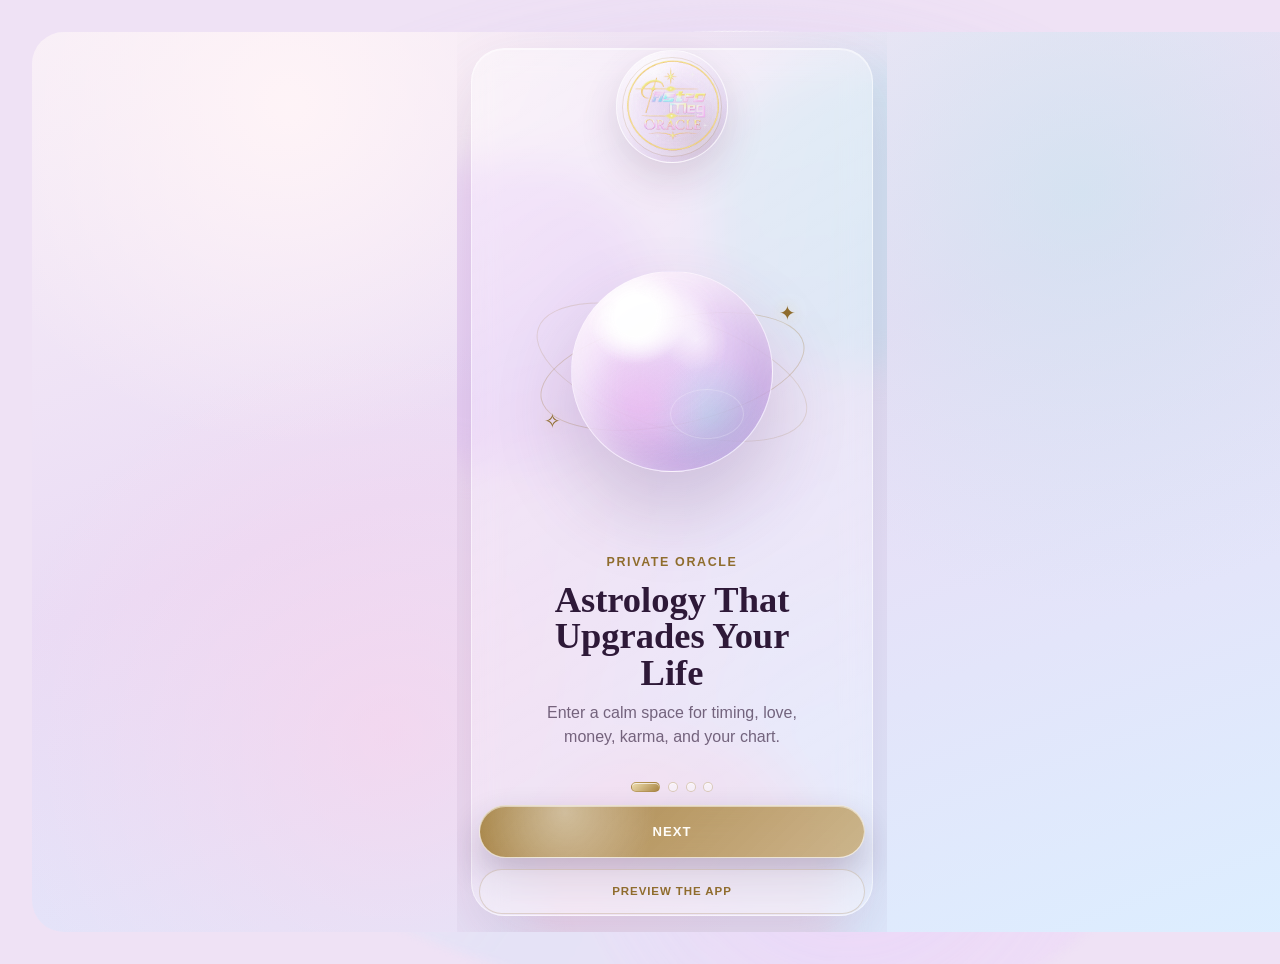
==== commit 18c6c1e8: "Enable validated email sign-in" ====
--- a/index.html
+++ b/index.html
@@ -11,7 +11,7 @@
     <link rel="manifest" href="./manifest.webmanifest">
     <link rel="icon" href="./assets/astromeg-oracle-logo-gold.png">
     <link rel="apple-touch-icon" href="./assets/astromeg-oracle-logo-gold.png">
-  <link rel="stylesheet" href="./styles.css?v=zodiac-playlist-complete-v1">
+  <link rel="stylesheet" href="./styles.css?v=guided-video-luminous-v1">
   </head>
   <body class="onboarding-active">
     <div class="ambient ambient-one"></div>
@@ -20,6 +20,16 @@
 
     <main class="phone-shell" id="app">
       <div class="glass-halo" aria-hidden="true"></div>
+      <div class="cosmic-stage" aria-hidden="true">
+        <span class="celestial-horizon"></span>
+        <span class="shooting-star shooting-star-one"></span>
+        <span class="shooting-star shooting-star-two"></span>
+        <span class="cosmic-comet"></span>
+        <span class="cosmic-constellation">
+          <i></i><i></i><i></i><i></i><i></i>
+        </span>
+        <span class="cosmic-twinkles"></span>
+      </div>
       <header class="app-header">
         <button class="icon-button ghost back-button" type="button" aria-label="Go back" data-back hidden>
           <span aria-hidden="true">‹</span>
@@ -28,7 +38,12 @@
           <span>Astromeg Oracle</span>
         </button>
         <button class="icon-button ghost menu-toggle" type="button" aria-label="Open Oracle Menu" aria-controls="oracle-menu" aria-expanded="false" data-menu-toggle>
-          <span aria-hidden="true">☀</span>
+          <span aria-hidden="true">
+            <svg class="gold-sun-icon" viewBox="0 0 24 24" focusable="false">
+              <circle cx="12" cy="12" r="4"></circle>
+              <path d="M12 2.8v2.3M12 18.9v2.3M4.2 4.2l1.6 1.6M18.2 18.2l1.6 1.6M2.8 12h2.3M18.9 12h2.3M4.2 19.8l1.6-1.6M18.2 5.8l1.6-1.6"></path>
+            </svg>
+          </span>
         </button>
       </header>
 
@@ -46,6 +61,14 @@
             <span class="menu-icon" aria-hidden="true">☉</span>
             <span><strong>Today’s Sky</strong><small>Daily transit guidance</small></span>
           </button>
+          <button class="menu-row" type="button" data-go="journal">
+            <span class="menu-icon" aria-hidden="true">☾</span>
+            <span><strong>Journal</strong><small>Moon phase and transit notes</small></span>
+          </button>
+          <button class="menu-row" type="button" data-go="zodiac-playlist">
+            <span class="menu-icon" aria-hidden="true">♪</span>
+            <span><strong>Zodiac Playlist</strong><small>Music moods for every sign</small></span>
+          </button>
           <button class="menu-row" type="button" data-go="readings">
             <span class="menu-icon" aria-hidden="true">☷</span>
             <span><strong>Saved Readings</strong><small>Your Oracle guidance library</small></span>
@@ -58,9 +81,15 @@
             <span class="menu-icon" aria-hidden="true">?</span>
             <span><strong>How to Ask</strong><small>Prompt examples</small></span>
           </button>
-          <button class="menu-row" type="button" data-go="theme">
-            <span class="menu-icon" aria-hidden="true">☀</span>
-            <span><strong>Theme</strong><small>Light and dark mode ready</small></span>
+          <button class="menu-row theme-toggle-row" type="button" data-theme-toggle aria-pressed="false">
+            <span class="menu-icon" aria-hidden="true">
+              <svg class="gold-sun-icon" viewBox="0 0 24 24" focusable="false">
+                <circle cx="12" cy="12" r="4"></circle>
+                <path d="M12 2.8v2.3M12 18.9v2.3M4.2 4.2l1.6 1.6M18.2 18.2l1.6 1.6M2.8 12h2.3M18.9 12h2.3M4.2 19.8l1.6-1.6M18.2 5.8l1.6-1.6"></path>
+              </svg>
+            </span>
+            <span><strong>Dark Mode</strong><small data-theme-toggle-label>Tap to turn dark mode on</small></span>
+            <span class="theme-toggle-switch" data-theme-toggle-switch aria-hidden="true"><span></span></span>
           </button>
           <button class="menu-row" type="button" data-go="contact">
             <span class="menu-icon" aria-hidden="true">✉</span>
@@ -74,41 +103,90 @@
       </aside>
 
       <section class="screen active onboarding-screen" data-screen="start" id="start" aria-label="Astromeg Oracle onboarding">
-        <div class="onboarding-artboard">
-          <img
-            class="onboarding-artwork"
-            src="./assets/astromeg-onboarding-01.png"
-            alt=""
-            aria-hidden="true"
-          >
-          <button
-            class="begin-journey-hotspot"
-            type="button"
-            data-go="activate"
-            aria-label="Begin your journey"
-          ></button>
+        <div class="onboarding-series" data-onboarding-series>
+          <div class="onboarding-aura" aria-hidden="true">
+            <span></span>
+            <span></span>
+            <span></span>
+          </div>
+
+          <div class="onboarding-brand">
+            <img src="./assets/astromeg-oracle-pastel-logo-cropped.png" alt="Astromeg Oracle">
+          </div>
+
+          <div class="onboarding-visual" aria-hidden="true">
+            <span class="onboarding-orbit orbit-one"></span>
+            <span class="onboarding-orbit orbit-two"></span>
+            <span class="onboarding-orb"></span>
+            <span class="onboarding-star star-one">✦</span>
+            <span class="onboarding-star star-two">✧</span>
+          </div>
+
+          <div class="onboarding-copy" aria-live="polite">
+            <article class="onboarding-slide is-active" data-onboarding-slide>
+              <p class="eyebrow">Private Oracle</p>
+              <h1>Astrology That Upgrades Your Life</h1>
+              <p>Enter a calm space for timing, love, money, karma, and your chart.</p>
+            </article>
+            <article class="onboarding-slide" data-onboarding-slide>
+              <p class="eyebrow">Ask With Intention</p>
+              <h1>One question can open the doorway.</h1>
+              <p>Choose a guided reading path or ask the Oracle in your own words.</p>
+            </article>
+            <article class="onboarding-slide" data-onboarding-slide>
+              <p class="eyebrow">Save Your Guidance</p>
+              <h1>Keep the readings that matter.</h1>
+              <p>Build a private library for love patterns, timing windows, career themes, and healing.</p>
+            </article>
+            <article class="onboarding-slide" data-onboarding-slide>
+              <p class="eyebrow">Begin Gently</p>
+              <h1>Your access opens a private portal.</h1>
+              <p>Purchase your plan, then sign in with Google or the email you used at checkout.</p>
+            </article>
+          </div>
+
+          <div class="onboarding-progress" role="tablist" aria-label="Onboarding steps">
+            <button class="is-active" type="button" data-onboarding-dot="0" aria-label="Show onboarding step 1" aria-current="step"></button>
+            <button type="button" data-onboarding-dot="1" aria-label="Show onboarding step 2"></button>
+            <button type="button" data-onboarding-dot="2" aria-label="Show onboarding step 3"></button>
+            <button type="button" data-onboarding-dot="3" aria-label="Show onboarding step 4"></button>
+          </div>
+
+          <div class="onboarding-actions">
+            <button class="onboarding-next-button" type="button" data-onboarding-next>Next</button>
+            <button class="onboarding-preview-button" type="button" data-go="birth">Preview the App</button>
+          </div>
         </div>
       </section>
 
       <section class="screen" data-screen="activate" id="activate">
         <div class="screen-heading">
           <p class="eyebrow">Oracle Access</p>
-          <h2>Activate your private space.</h2>
-          <p>Use your email and access code to open your Astromeg Oracle app.</p>
+          <h2>Sign in to your private space.</h2>
+          <p>Use Google or the same email you used at checkout.</p>
         </div>
 
         <form class="soft-card form-card" data-activate-form>
+          <div class="google-signin-area">
+            <div class="google-signin-button-host" data-google-button></div>
+            <button class="google-signin-action" type="button" data-google-signin-fallback>
+              <span aria-hidden="true">G</span>
+              Continue with Google
+            </button>
+            <p class="signin-status" data-signin-status hidden>Google sign-in is loading.</p>
+          </div>
+          <div class="signin-divider"><span>or use email</span></div>
           <label>
             <span>Email</span>
             <input type="email" name="email" autocomplete="email" placeholder="you@example.com" required>
           </label>
-          <label>
-            <span>Access code</span>
-            <input type="text" name="accessCode" autocomplete="one-time-code" placeholder="ASTRO-XXXX" required>
-          </label>
-          <button class="primary-action" type="submit">Activate My Oracle</button>
+          <button class="primary-action" type="submit">Continue with Email</button>
+          <p class="signin-status" data-email-signin-status aria-live="polite" hidden></p>
         </form>
 
+        <button class="access-code-open-button" type="button" data-access-code-open>
+          I have an access code
+        </button>
         <button class="secondary-action" type="button" data-go="birth">Preview the App</button>
       </section>
 
@@ -120,6 +198,10 @@
         </div>
 
         <form class="soft-card form-card" data-birth-form>
+          <label>
+            <span>Name</span>
+            <input type="text" name="name" autocomplete="name" placeholder="Your name" required>
+          </label>
           <label>
             <span>Birth date</span>
             <input type="date" name="birthDate" required>
@@ -129,8 +211,12 @@
             <input type="time" name="birthTime" required>
           </label>
           <label>
-            <span>Birth place</span>
-            <input type="text" name="birthPlace" placeholder="City, Country" required>
+            <span>Birth city</span>
+            <input type="text" name="birthCity" placeholder="Los Angeles" required>
+          </label>
+          <label>
+            <span>Birth country</span>
+            <input type="text" name="birthCountry" placeholder="United States" required>
           </label>
           <button class="primary-action" type="submit">Save Birth Profile</button>
         </form>
@@ -138,39 +224,38 @@
 
       <section class="screen" data-screen="home" id="home">
         <div class="home-hero">
+          <button class="oracle-status-pill" type="button" data-access-pill data-go="my-access" aria-label="Oracle access active">
+            <span class="access-status-icon" aria-hidden="true" data-access-icon>✓</span>
+            <span data-access-text>Oracle Access Active</span>
+          </button>
           <p class="eyebrow">Today’s Oracle</p>
           <h2>What is calling for your attention today?</h2>
-          <p>Choose a doorway or ask your own question.</p>
-        </div>
-
-        <div class="oracle-status-pill" data-access-pill>
-          <span aria-hidden="true">✦</span>
-          <span>Oracle Access Active</span>
+          <p class="home-hero-prompt">Choose a doorway below or ask your own question.</p>
         </div>
 
         <div class="intent-grid">
-          <button class="intent-card" type="button" data-fill-prompt="What love pattern is showing now?" data-go="ask">
+          <button class="intent-card" type="button" data-chat-mode="love" data-go="ask">
             <span class="intent-icon">♡</span>
             <span class="intent-copy">
               <strong>Love & Patterns</strong>
               <small>Relationships, attraction, repeating cycles</small>
             </span>
           </button>
-          <button class="intent-card" type="button" data-fill-prompt="What money timing matters now?" data-go="ask">
+          <button class="intent-card" type="button" data-chat-mode="money" data-go="ask">
             <span class="intent-icon">✦</span>
             <span class="intent-copy">
               <strong>Money & Career</strong>
               <small>Clients, income, business timing</small>
             </span>
           </button>
-          <button class="intent-card" type="button" data-fill-prompt="What timing window opens now?" data-go="ask">
+          <button class="intent-card" type="button" data-chat-mode="timing" data-go="ask">
             <span class="intent-icon">☉</span>
             <span class="intent-copy">
               <strong>Timing Windows</strong>
               <small>Transits, decisions, lucky openings</small>
             </span>
           </button>
-          <button class="intent-card" type="button" data-fill-prompt="What karmic pattern needs healing now?" data-go="ask">
+          <button class="intent-card" type="button" data-chat-mode="karma" data-go="ask">
             <span class="intent-icon">☽</span>
             <span class="intent-copy">
               <strong>Karma & Healing</strong>
@@ -178,6 +263,95 @@
             </span>
           </button>
         </div>
+
+        <button class="oracle-ask-banner" type="button" data-go="ask" aria-label="Ask the Oracle">
+          <span aria-hidden="true">✦</span>
+          <strong>Ask the Oracle</strong>
+        </button>
+
+        <section class="daily-challenge-panel" aria-labelledby="daily-challenge-title">
+          <div class="daily-challenge-box">
+            <div class="daily-challenge-orbit" aria-hidden="true">
+              <span class="orbit-glyph orbit-glyph-moon">&#9790;&#65038;</span>
+              <i></i>
+              <span class="orbit-glyph orbit-glyph-mars">&#9794;&#65038;</span>
+            </div>
+            <div class="daily-challenge-copy">
+              <p class="eyebrow" id="daily-challenge-title">Your Challenge Today</p>
+              <h3 data-challenge-aspect>Moon to Mars</h3>
+              <p data-challenge-copy>Notice where emotion wants to become action.</p>
+            </div>
+            <button class="daily-challenge-action" type="button" data-challenge-prompt data-fill-prompt="How should I work with today’s Moon to Mars challenge?" data-go="ask">
+              Ask
+            </button>
+          </div>
+        </section>
+
+        <section class="guided-meditation-section" aria-labelledby="guided-meditation-title">
+          <div class="guided-meditation-heading">
+            <h3 id="guided-meditation-title">Guided Meditations</h3>
+          </div>
+          <div class="guided-meditation-frame" aria-label="Guided meditation animation">
+            <video autoplay muted loop playsinline preload="metadata">
+              <source src="./assets/guided-meditations-calm-loop-v2.mp4" type="video/mp4">
+            </video>
+          </div>
+          <details class="meditation-dropdown">
+            <summary>
+              <span>Choose Meditation</span>
+            </summary>
+            <div class="meditation-link-list" aria-label="Guided meditation playlist links">
+              <button class="meditation-link-card" type="button" data-meditation-choice="healing">
+                <span class="meditation-link-icon" aria-hidden="true">
+                  <svg viewBox="0 0 24 24" focusable="false">
+                    <path d="M5 19c8.7-.7 13-5.1 14-14-8.8 1-13.4 5.4-14 14Z"></path>
+                    <path d="M5 19c2.7-4.5 6-7.5 10-9.2"></path>
+                  </svg>
+                </span>
+                <span>
+                  <strong>Healing</strong>
+                  <small>Open inside Astromeg</small>
+                </span>
+              </button>
+              <button class="meditation-link-card" type="button" data-meditation-choice="wealth">
+                <span class="meditation-link-icon" aria-hidden="true">
+                  <svg viewBox="0 0 24 24" focusable="false">
+                    <path d="M7.2 4.5h9.6L21 9.2 12 20 3 9.2l4.2-4.7Z"></path>
+                    <path d="M3 9.2h18M8.2 9.2 12 20l3.8-10.8M7.2 4.5l1 4.7M16.8 4.5l-1 4.7"></path>
+                  </svg>
+                </span>
+                <span>
+                  <strong>Wealth</strong>
+                  <small>Open inside Astromeg</small>
+                </span>
+              </button>
+              <button class="meditation-link-card" type="button" data-meditation-choice="vipassana">
+                <span class="meditation-link-icon" aria-hidden="true">
+                  <svg viewBox="0 0 24 24" focusable="false">
+                    <path d="M4.5 16.5a7.5 7.5 0 0 1 15 0"></path>
+                    <path d="M7.5 16.5a4.5 4.5 0 0 1 9 0"></path>
+                    <path d="M10.5 16.5a1.5 1.5 0 0 1 3 0"></path>
+                  </svg>
+                </span>
+                <span>
+                  <strong>Vipassana</strong>
+                  <small>Open inside Astromeg</small>
+                </span>
+              </button>
+              <button class="meditation-link-card" type="button" data-meditation-choice="relationship">
+                <span class="meditation-link-icon" aria-hidden="true">
+                  <svg viewBox="0 0 24 24" focusable="false">
+                    <path d="M12 20.5S4.5 16 4.5 9.8c0-2.3 1.7-4 3.9-4 1.4 0 2.8.8 3.6 2 .8-1.2 2.2-2 3.6-2 2.2 0 3.9 1.7 3.9 4 0 6.2-7.5 10.7-7.5 10.7Z"></path>
+                  </svg>
+                </span>
+                <span>
+                  <strong>Relationship</strong>
+                  <small>Open inside Astromeg</small>
+                </span>
+              </button>
+            </div>
+          </details>
+        </section>
 
         <article class="soft-card insight-card transits-card">
           <p class="eyebrow">Your Daily Tea</p>
@@ -201,105 +375,117 @@
 
         <section class="zodiac-playlist-section" aria-labelledby="zodiac-playlist-title">
           <div class="zodiac-playlist-heading">
-            <p class="eyebrow" id="zodiac-playlist-title">Zodiac Playlist</p>
-          </div>
-          <div class="zodiac-playlist-grid">
-            <article class="zodiac-playlist-card" aria-label="Aries playlist artwork">
-              <div class="zodiac-playlist-artwork">
-                <img src="./assets/zodiac-playlist-aries.jpeg" alt="Glass Aries glyph with headphones">
-              </div>
-              <div class="zodiac-playlist-caption">
-                <span>Aries</span>
-              </div>
-            </article>
-            <article class="zodiac-playlist-card" aria-label="Taurus playlist artwork">
-              <div class="zodiac-playlist-artwork">
-                <img src="./assets/zodiac-playlist-taurus.jpeg" alt="Glass Taurus glyph with headphones">
-              </div>
-              <div class="zodiac-playlist-caption">
-                <span>Taurus</span>
-              </div>
-            </article>
-            <article class="zodiac-playlist-card" aria-label="Gemini playlist artwork">
-              <div class="zodiac-playlist-artwork">
-                <img src="./assets/zodiac-playlist-gemini.jpeg" alt="Glass Gemini glyph with headphones">
-              </div>
-              <div class="zodiac-playlist-caption">
-                <span>Gemini</span>
-              </div>
-            </article>
-            <article class="zodiac-playlist-card" aria-label="Cancer playlist artwork">
-              <div class="zodiac-playlist-artwork">
-                <img src="./assets/zodiac-playlist-cancer.jpeg" alt="Glass Cancer glyph with headphones">
-              </div>
-              <div class="zodiac-playlist-caption">
-                <span>Cancer</span>
-              </div>
-            </article>
-            <article class="zodiac-playlist-card" aria-label="Leo playlist artwork">
-              <div class="zodiac-playlist-artwork">
-                <img src="./assets/zodiac-playlist-leo.jpeg" alt="Glass Leo glyph with headphones">
-              </div>
-              <div class="zodiac-playlist-caption">
-                <span>Leo</span>
-              </div>
-            </article>
-            <article class="zodiac-playlist-card" aria-label="Virgo playlist artwork">
-              <div class="zodiac-playlist-artwork">
-                <img src="./assets/zodiac-playlist-virgo.jpeg" alt="Glass Virgo glyph with headphones">
-              </div>
-              <div class="zodiac-playlist-caption">
-                <span>Virgo</span>
-              </div>
-            </article>
-            <article class="zodiac-playlist-card" aria-label="Libra playlist artwork">
-              <div class="zodiac-playlist-artwork">
-                <img src="./assets/zodiac-playlist-libra.jpeg" alt="Glass Libra glyph with headphones">
-              </div>
-              <div class="zodiac-playlist-caption">
-                <span>Libra</span>
-              </div>
-            </article>
-            <article class="zodiac-playlist-card" aria-label="Scorpio playlist artwork">
-              <div class="zodiac-playlist-artwork">
-                <img src="./assets/zodiac-playlist-scorpio.jpeg" alt="Glass Scorpio glyph with headphones">
-              </div>
-              <div class="zodiac-playlist-caption">
-                <span>Scorpio</span>
-              </div>
-            </article>
-            <article class="zodiac-playlist-card" aria-label="Sagittarius playlist artwork">
-              <div class="zodiac-playlist-artwork">
-                <img src="./assets/zodiac-playlist-sagittarius.jpeg" alt="Glass Sagittarius glyph with headphones">
-              </div>
-              <div class="zodiac-playlist-caption">
-                <span>Sagittarius</span>
-              </div>
-            </article>
-            <article class="zodiac-playlist-card" aria-label="Capricorn playlist artwork">
-              <div class="zodiac-playlist-artwork">
-                <img src="./assets/zodiac-playlist-capricorn.jpeg" alt="Glass Capricorn glyph with headphones">
-              </div>
-              <div class="zodiac-playlist-caption">
-                <span>Capricorn</span>
-              </div>
-            </article>
-            <article class="zodiac-playlist-card" aria-label="Aquarius playlist artwork">
-              <div class="zodiac-playlist-artwork">
-                <img src="./assets/zodiac-playlist-aquarius.jpeg" alt="Glass Aquarius glyph with headphones">
-              </div>
-              <div class="zodiac-playlist-caption">
-                <span>Aquarius</span>
-              </div>
-            </article>
-            <article class="zodiac-playlist-card" aria-label="Pisces playlist artwork">
-              <div class="zodiac-playlist-artwork">
-                <img src="./assets/zodiac-playlist-pisces.jpeg" alt="Glass Pisces glyph with headphones">
-              </div>
-              <div class="zodiac-playlist-caption">
-                <span>Pisces</span>
-              </div>
-            </article>
+            <div>
+              <p class="eyebrow" id="zodiac-playlist-title">Zodiac Playlist</p>
+              <h3>Slide into your sign frequency.</h3>
+            </div>
+            <button class="zodiac-playlist-link" type="button" data-go="zodiac-playlist">Open</button>
+          </div>
+          <div class="zodiac-slider-shell" data-zodiac-slider>
+            <button class="zodiac-slider-arrow previous" type="button" data-zodiac-prev aria-label="Previous zodiac sign">
+              <span aria-hidden="true">‹</span>
+            </button>
+            <div class="zodiac-playlist-grid" aria-live="polite">
+              <button class="zodiac-playlist-card active" type="button" data-playlist-sign="aries" aria-label="Open Aries playlist">
+                <div class="zodiac-playlist-artwork">
+                  <img src="./assets/zodiac-playlist-aries.jpeg" alt="Glass Aries glyph with headphones">
+                </div>
+                <div class="zodiac-playlist-caption">
+                  <span>Aries</span>
+                </div>
+              </button>
+              <button class="zodiac-playlist-card" type="button" data-playlist-sign="taurus" aria-label="Open Taurus playlist">
+                <div class="zodiac-playlist-artwork">
+                  <img src="./assets/zodiac-playlist-taurus.jpeg" alt="Glass Taurus glyph with headphones">
+                </div>
+                <div class="zodiac-playlist-caption">
+                  <span>Taurus</span>
+                </div>
+              </button>
+              <button class="zodiac-playlist-card" type="button" data-playlist-sign="gemini" aria-label="Open Gemini playlist">
+                <div class="zodiac-playlist-artwork">
+                  <img src="./assets/zodiac-playlist-gemini.jpeg" alt="Glass Gemini glyph with headphones">
+                </div>
+                <div class="zodiac-playlist-caption">
+                  <span>Gemini</span>
+                </div>
+              </button>
+              <button class="zodiac-playlist-card" type="button" data-playlist-sign="cancer" aria-label="Open Cancer playlist">
+                <div class="zodiac-playlist-artwork">
+                  <img src="./assets/zodiac-playlist-cancer.jpeg" alt="Glass Cancer glyph with headphones">
+                </div>
+                <div class="zodiac-playlist-caption">
+                  <span>Cancer</span>
+                </div>
+              </button>
+              <button class="zodiac-playlist-card" type="button" data-playlist-sign="leo" aria-label="Open Leo playlist">
+                <div class="zodiac-playlist-artwork">
+                  <img src="./assets/zodiac-playlist-leo.jpeg" alt="Glass Leo glyph with headphones">
+                </div>
+                <div class="zodiac-playlist-caption">
+                  <span>Leo</span>
+                </div>
+              </button>
+              <button class="zodiac-playlist-card" type="button" data-playlist-sign="virgo" aria-label="Open Virgo playlist">
+                <div class="zodiac-playlist-artwork">
+                  <img src="./assets/zodiac-playlist-virgo.jpeg" alt="Glass Virgo glyph with headphones">
+                </div>
+                <div class="zodiac-playlist-caption">
+                  <span>Virgo</span>
+                </div>
+              </button>
+              <button class="zodiac-playlist-card" type="button" data-playlist-sign="libra" aria-label="Open Libra playlist">
+                <div class="zodiac-playlist-artwork">
+                  <img src="./assets/zodiac-playlist-libra.jpeg" alt="Glass Libra glyph with headphones">
+                </div>
+                <div class="zodiac-playlist-caption">
+                  <span>Libra</span>
+                </div>
+              </button>
+              <button class="zodiac-playlist-card" type="button" data-playlist-sign="scorpio" aria-label="Open Scorpio playlist">
+                <div class="zodiac-playlist-artwork">
+                  <img src="./assets/zodiac-playlist-scorpio.jpeg" alt="Glass Scorpio glyph with headphones">
+                </div>
+                <div class="zodiac-playlist-caption">
+                  <span>Scorpio</span>
+                </div>
+              </button>
+              <button class="zodiac-playlist-card" type="button" data-playlist-sign="sagittarius" aria-label="Open Sagittarius playlist">
+                <div class="zodiac-playlist-artwork">
+                  <img src="./assets/zodiac-playlist-sagittarius.jpeg" alt="Glass Sagittarius glyph with headphones">
+                </div>
+                <div class="zodiac-playlist-caption">
+                  <span>Sagittarius</span>
+                </div>
+              </button>
+              <button class="zodiac-playlist-card" type="button" data-playlist-sign="capricorn" aria-label="Open Capricorn playlist">
+                <div class="zodiac-playlist-artwork">
+                  <img src="./assets/zodiac-playlist-capricorn.jpeg" alt="Glass Capricorn glyph with headphones">
+                </div>
+                <div class="zodiac-playlist-caption">
+                  <span>Capricorn</span>
+                </div>
+              </button>
+              <button class="zodiac-playlist-card" type="button" data-playlist-sign="aquarius" aria-label="Open Aquarius playlist">
+                <div class="zodiac-playlist-artwork">
+                  <img src="./assets/zodiac-playlist-aquarius.jpeg" alt="Glass Aquarius glyph with headphones">
+                </div>
+                <div class="zodiac-playlist-caption">
+                  <span>Aquarius</span>
+                </div>
+              </button>
+              <button class="zodiac-playlist-card" type="button" data-playlist-sign="pisces" aria-label="Open Pisces playlist">
+                <div class="zodiac-playlist-artwork">
+                  <img src="./assets/zodiac-playlist-pisces.jpeg" alt="Glass Pisces glyph with headphones">
+                </div>
+                <div class="zodiac-playlist-caption">
+                  <span>Pisces</span>
+                </div>
+              </button>
+            </div>
+            <button class="zodiac-slider-arrow next" type="button" data-zodiac-next aria-label="Next zodiac sign">
+              <span aria-hidden="true">›</span>
+            </button>
           </div>
         </section>
 
@@ -311,6 +497,175 @@
         </article>
       </section>
 
+      <section class="screen zodiac-playlist-screen" data-screen="zodiac-playlist" id="zodiac-playlist">
+        <div class="screen-heading playlist-screen-heading">
+          <p class="eyebrow">Zodiac Playlist</p>
+          <h2>Music for every sign mood.</h2>
+          <p>Each sign has its own frequency, study mood, and Oracle prompt.</p>
+        </div>
+
+        <article class="zodiac-feature-card" data-zodiac-feature>
+          <div class="zodiac-feature-artwork">
+            <img src="./assets/zodiac-playlist-aries.jpeg" alt="" data-zodiac-hero-image>
+          </div>
+          <div class="zodiac-feature-copy">
+            <div class="zodiac-feature-kicker">
+              <span data-zodiac-glyph>♈</span>
+              <small data-zodiac-meta>Fire · Cardinal</small>
+            </div>
+            <h3 data-zodiac-name>Aries</h3>
+            <p data-zodiac-theme>Bold starts, brave desire, and clean momentum.</p>
+            <div class="zodiac-pill-row" aria-label="Playlist tone">
+              <span data-zodiac-tone-one>Energy</span>
+              <span data-zodiac-tone-two>Courage</span>
+              <span data-zodiac-tone-three>Action</span>
+            </div>
+            <p class="zodiac-feature-note" data-zodiac-note>Begin before the doubt gets a vote.</p>
+            <div class="zodiac-feature-actions">
+              <a
+                class="secondary-action zodiac-listen-action"
+                href="https://soundcloud.com/prismatechai/sets/aries-soundtrack"
+                target="_blank"
+                rel="noopener noreferrer"
+                data-playlist-listen
+              >
+                Open in SoundCloud
+              </a>
+              <button class="secondary-action zodiac-ask-action" type="button" data-playlist-ask>
+                Ask With This Sign
+              </button>
+            </div>
+            <div class="zodiac-soundcloud-player">
+              <iframe
+                title="Aries SoundCloud playlist"
+                data-playlist-embed
+                allow="autoplay"
+                src="https://w.soundcloud.com/player/?url=https%3A%2F%2Fsoundcloud.com%2Fprismatechai%2Fsets%2Faries-soundtrack&amp;color=%239b6ed6&amp;auto_play=false&amp;hide_related=true&amp;show_comments=false&amp;show_user=true&amp;show_reposts=false&amp;show_teaser=false&amp;visual=true"
+              ></iframe>
+            </div>
+          </div>
+        </article>
+
+        <div class="zodiac-mini-grid" aria-label="Choose zodiac playlist">
+          <button class="zodiac-mini-card active" type="button" data-playlist-sign="aries">
+            <img src="./assets/zodiac-playlist-aries.jpeg" alt="">
+            <span>Aries</span>
+          </button>
+          <button class="zodiac-mini-card" type="button" data-playlist-sign="taurus">
+            <img src="./assets/zodiac-playlist-taurus.jpeg" alt="">
+            <span>Taurus</span>
+          </button>
+          <button class="zodiac-mini-card" type="button" data-playlist-sign="gemini">
+            <img src="./assets/zodiac-playlist-gemini.jpeg" alt="">
+            <span>Gemini</span>
+          </button>
+          <button class="zodiac-mini-card" type="button" data-playlist-sign="cancer">
+            <img src="./assets/zodiac-playlist-cancer.jpeg" alt="">
+            <span>Cancer</span>
+          </button>
+          <button class="zodiac-mini-card" type="button" data-playlist-sign="leo">
+            <img src="./assets/zodiac-playlist-leo.jpeg" alt="">
+            <span>Leo</span>
+          </button>
+          <button class="zodiac-mini-card" type="button" data-playlist-sign="virgo">
+            <img src="./assets/zodiac-playlist-virgo.jpeg" alt="">
+            <span>Virgo</span>
+          </button>
+          <button class="zodiac-mini-card" type="button" data-playlist-sign="libra">
+            <img src="./assets/zodiac-playlist-libra.jpeg" alt="">
+            <span>Libra</span>
+          </button>
+          <button class="zodiac-mini-card" type="button" data-playlist-sign="scorpio">
+            <img src="./assets/zodiac-playlist-scorpio.jpeg" alt="">
+            <span>Scorpio</span>
+          </button>
+          <button class="zodiac-mini-card" type="button" data-playlist-sign="sagittarius">
+            <img src="./assets/zodiac-playlist-sagittarius.jpeg" alt="">
+            <span>Sagittarius</span>
+          </button>
+          <button class="zodiac-mini-card" type="button" data-playlist-sign="capricorn">
+            <img src="./assets/zodiac-playlist-capricorn.jpeg" alt="">
+            <span>Capricorn</span>
+          </button>
+          <button class="zodiac-mini-card" type="button" data-playlist-sign="aquarius">
+            <img src="./assets/zodiac-playlist-aquarius.jpeg" alt="">
+            <span>Aquarius</span>
+          </button>
+          <button class="zodiac-mini-card" type="button" data-playlist-sign="pisces">
+            <img src="./assets/zodiac-playlist-pisces.jpeg" alt="">
+            <span>Pisces</span>
+          </button>
+        </div>
+      </section>
+
+      <section class="screen guided-meditation-player-screen" data-screen="guided-meditation" id="guided-meditation">
+        <div class="screen-heading playlist-screen-heading">
+          <p class="eyebrow">Guided Meditation</p>
+          <h2>Stay inside the ritual.</h2>
+          <p>Choose a meditation and listen without leaving Astromeg.</p>
+        </div>
+
+        <article class="meditation-player-card">
+          <p data-meditation-copy>Return to your center with a soft clearing practice for emotional repair and energetic release.</p>
+          <div class="meditation-player-brand has-video" aria-label="Guided meditation playlist header">
+            <video class="meditation-player-brand-video" autoplay muted loop playsinline preload="metadata" aria-hidden="true" data-meditation-brand-video>
+              <source src="./assets/guided-meditation-banner-healing.mp4" type="video/mp4" data-meditation-brand-video-source>
+            </video>
+            <img src="./assets/astromeg-oracle-pastel-logo-cropped.png" alt="">
+            <div>
+              <strong data-meditation-brand-title>Guided Meditation: Healing</strong>
+            </div>
+          </div>
+          <div class="meditation-soundcloud-player">
+            <iframe
+              title="Astromeg Oracle guided meditation playlist"
+              data-meditation-embed
+              allow="autoplay"
+              src="https://w.soundcloud.com/player/?url=https%3A%2F%2Fsoundcloud.com%2Fprismatechai%2Fsets%2Fguided-meditation-healing&amp;color=%239b6ed6&amp;auto_play=false&amp;hide_related=true&amp;show_comments=false&amp;show_user=true&amp;show_reposts=false&amp;show_teaser=false&amp;show_artwork=true&amp;visual=false"
+            ></iframe>
+          </div>
+        </article>
+
+        <div class="meditation-choice-grid" aria-label="Choose guided meditation">
+          <button class="meditation-choice-card active" type="button" data-meditation-choice="healing">
+            <span class="meditation-link-icon" aria-hidden="true">
+              <svg viewBox="0 0 24 24" focusable="false">
+                <path d="M5 19c8.7-.7 13-5.1 14-14-8.8 1-13.4 5.4-14 14Z"></path>
+                <path d="M5 19c2.7-4.5 6-7.5 10-9.2"></path>
+              </svg>
+            </span>
+            <strong>Healing</strong>
+          </button>
+          <button class="meditation-choice-card" type="button" data-meditation-choice="wealth">
+            <span class="meditation-link-icon" aria-hidden="true">
+              <svg viewBox="0 0 24 24" focusable="false">
+                <path d="M7.2 4.5h9.6L21 9.2 12 20 3 9.2l4.2-4.7Z"></path>
+                <path d="M3 9.2h18M8.2 9.2 12 20l3.8-10.8M7.2 4.5l1 4.7M16.8 4.5l-1 4.7"></path>
+              </svg>
+            </span>
+            <strong>Wealth</strong>
+          </button>
+          <button class="meditation-choice-card" type="button" data-meditation-choice="vipassana">
+            <span class="meditation-link-icon" aria-hidden="true">
+              <svg viewBox="0 0 24 24" focusable="false">
+                <path d="M4.5 16.5a7.5 7.5 0 0 1 15 0"></path>
+                <path d="M7.5 16.5a4.5 4.5 0 0 1 9 0"></path>
+                <path d="M10.5 16.5a1.5 1.5 0 0 1 3 0"></path>
+              </svg>
+            </span>
+            <strong>Vipassana</strong>
+          </button>
+          <button class="meditation-choice-card" type="button" data-meditation-choice="relationship">
+            <span class="meditation-link-icon" aria-hidden="true">
+              <svg viewBox="0 0 24 24" focusable="false">
+                <path d="M12 20.5S4.5 16 4.5 9.8c0-2.3 1.7-4 3.9-4 1.4 0 2.8.8 3.6 2 .8-1.2 2.2-2 3.6-2 2.2 0 3.9 1.7 3.9 4 0 6.2-7.5 10.7-7.5 10.7Z"></path>
+              </svg>
+            </span>
+            <strong>Relationship</strong>
+          </button>
+        </div>
+      </section>
+
       <section class="screen" data-screen="ask" id="ask">
         <div class="screen-heading compact">
           <p class="eyebrow">Ask the Oracle</p>
@@ -318,14 +673,92 @@
         </div>
 
         <div class="chat-window" aria-live="polite" data-chat-log>
-          <div class="message oracle">
+          <div class="message oracle welcome-message" data-oracle-welcome>
             <span>Astromeg Oracle</span>
-            <p>I’m here. Ask about love, money, timing, purpose, healing, or the next decision in front of you.</p>
+            <p data-oracle-welcome-copy>I’m here for you. Do you have a question in mind, or do you want me to do any of the following?</p>
+            <div class="oracle-choice-list oracle-default-choice-list" data-default-ask-choices aria-label="General reading choices">
+              <button type="button" data-reading-menu-choice data-fill-prompt="List all available readings and their purpose.">
+                <strong>✦</strong>
+                <span>List all available readings and their purpose</span>
+              </button>
+            </div>
+            <div class="oracle-choice-list" data-love-choices aria-label="Love reading choices" hidden>
+              <button type="button" data-love-choice data-fill-prompt="Show me the dynamics of my relationship with a specific person.">
+                <strong>1</strong>
+                <span>Show you the dynamics of your relationship with a specific person</span>
+              </button>
+              <button type="button" data-love-choice data-fill-prompt="Give me a timeline of events for my love life.">
+                <strong>2</strong>
+                <span>Give you a timeline of events for your lovelife</span>
+              </button>
+              <button type="button" data-love-choice data-fill-prompt="Determine my repeating patterns in love and how to resolve them.">
+                <strong>3</strong>
+                <span>Determine your repeating patterns in love and how to resolve them</span>
+              </button>
+              <button type="button" data-love-choice data-fill-prompt="Describe my lifetime partner, wife, or husband.">
+                <strong>4</strong>
+                <span>Describe your lifetime partner/wife/husband</span>
+              </button>
+            </div>
+            <div class="oracle-choice-list" data-money-choices aria-label="Money and career reading choices" hidden>
+              <button type="button" data-money-choice data-fill-prompt="Analyze my wealth potential.">
+                <strong>1</strong>
+                <span>Analyze your wealth potential</span>
+              </button>
+              <button type="button" data-money-choice data-fill-prompt="Show me the best path to success.">
+                <strong>2</strong>
+                <span>Show you the best path to success</span>
+              </button>
+              <button type="button" data-money-choice data-fill-prompt="Give me a 90-day action plan for my specific goal.">
+                <strong>3</strong>
+                <span>Give you a 90-day action plan for your specific goal</span>
+              </button>
+              <button type="button" data-money-choice data-fill-prompt="Show me my money mindset and what is blocking my wealth.">
+                <strong>4</strong>
+                <span>Your money mindset and what is blocking your wealth</span>
+              </button>
+            </div>
+            <div class="oracle-choice-list" data-timing-choices aria-label="Timing window reading choices" hidden>
+              <button type="button" data-timing-choice data-fill-prompt="When will my next big earnings come in?">
+                <strong>1</strong>
+                <span>When will my next big earnings come in?</span>
+              </button>
+              <button type="button" data-timing-choice data-fill-prompt="What age will I be at the peak of my career?">
+                <strong>2</strong>
+                <span>What age will I be at the peak of my career?</span>
+              </button>
+              <button type="button" data-timing-choice data-fill-prompt="What is my current path and timeline?">
+                <strong>3</strong>
+                <span>What is my current path and timeline?</span>
+              </button>
+              <button type="button" data-timing-choice data-fill-prompt="What predictive readings are available?">
+                <strong>4</strong>
+                <span>What predictive readings are available?</span>
+              </button>
+            </div>
+            <div class="oracle-choice-list" data-karma-choices aria-label="Karma and healing reading choices" hidden>
+              <button type="button" data-karma-choice data-fill-prompt="What is the karma that Saturn brings to my life?">
+                <strong>1</strong>
+                <span>What is the karma that Saturn brings to my life?</span>
+              </button>
+              <button type="button" data-karma-choice data-fill-prompt="What is the lesson from Saturn?">
+                <strong>2</strong>
+                <span>What is the lesson from Saturn?</span>
+              </button>
+              <button type="button" data-karma-choice data-fill-prompt="What am I here to master?">
+                <strong>3</strong>
+                <span>What am I here to master?</span>
+              </button>
+              <button type="button" data-karma-choice data-fill-prompt="Please give me an in-depth inner child and wounding reading.">
+                <strong>4</strong>
+                <span>Please give me an in-depth Inner Child and Wounding reading</span>
+              </button>
+            </div>
           </div>
         </div>
 
         <form class="ask-bar" data-ask-form>
-          <input type="text" name="question" placeholder="Ask your question..." autocomplete="off" required>
+          <input type="text" name="question" placeholder="Ask your question?" autocomplete="off" required>
           <button type="submit" aria-label="Send question">✦</button>
         </form>
       </section>
@@ -337,7 +770,7 @@
           <p>Saved readings can become a private archive of timing, choices, and personal patterns.</p>
         </div>
 
-        <div class="reading-list">
+        <div class="reading-list" data-reading-list>
           <article class="reading-card">
             <span>Year-Ahead Alignment</span>
             <h3>Career, money, and visibility themes</h3>
@@ -360,25 +793,60 @@
         <div class="screen-heading">
           <p class="eyebrow">Learn Astrology</p>
           <h2>Study the stars one layer at a time.</h2>
-          <p>Choose a learning path and build your astrology language through guided lessons.</p>
-        </div>
-
-        <div class="lesson-grid">
-          <button class="lesson-card" type="button">Natal Astrology</button>
-          <button class="lesson-card" type="button">Transits</button>
-          <button class="lesson-card" type="button">Synastry</button>
-          <button class="lesson-card" type="button">Horary</button>
-          <button class="lesson-card" type="button">Solar Returns</button>
-          <button class="lesson-card" type="button">Quiz Me</button>
+          <p>Choose your lesson level.</p>
+        </div>
+
+        <div class="lesson-level-list" aria-label="Choose lesson level">
+          <button class="lesson-level-button" type="button" data-lesson-level="basic">Basic</button>
+          <button class="lesson-level-button" type="button" data-lesson-level="intermediate">Intermediate</button>
+          <button class="lesson-level-button" type="button" data-lesson-level="advanced">Advanced</button>
         </div>
       </section>
 
       <section class="screen" data-screen="today-sky" id="today-sky">
         <div class="screen-heading">
           <p class="eyebrow">Today’s Sky</p>
-          <h2>Daily transit guidance is coming soon.</h2>
-          <p>Your daily Moon, transit, and current-sky guidance will appear here.</p>
-        </div>
+          <h2>Your daily sky signal.</h2>
+          <p>Let the app remind you when the day’s timing, Moon mood, and transit guidance are ready.</p>
+        </div>
+
+        <article class="soft-card today-sky-card">
+          <div class="today-sky-orb" aria-hidden="true">
+            <span class="orbit-glyph orbit-glyph-moon">&#9790;&#65038;</span>
+            <i></i>
+            <span class="orbit-glyph orbit-glyph-mars">&#9794;&#65038;</span>
+          </div>
+          <div class="today-sky-copy">
+            <p class="eyebrow">Current Transit Weather</p>
+            <h3>Moon conjunct Mars</h3>
+            <p>Feel the heat before you act. Move with courage without rushing the emotional truth.</p>
+          </div>
+        </article>
+
+        <article class="soft-card sky-notification-card">
+          <div>
+            <p class="eyebrow">Daily Reminder</p>
+            <h3>Today’s Sky reminders</h3>
+            <p>Receive a quiet notification when your daily sky guidance is ready.</p>
+          </div>
+          <div class="notification-preference-row">
+            <span class="notification-preference-copy">
+              <strong>Daily notifications</strong>
+              <small data-today-sky-notification-label>Off</small>
+            </span>
+            <button
+              class="notification-toggle"
+              type="button"
+              role="switch"
+              aria-checked="false"
+              aria-label="Today’s Sky daily notifications"
+              data-today-sky-notification-toggle
+            >
+              <span aria-hidden="true"></span>
+            </button>
+          </div>
+          <p class="notification-status" data-today-sky-notification-status>Notifications are waiting for your permission.</p>
+        </article>
       </section>
 
       <section class="screen" data-screen="my-access" id="my-access">
@@ -407,11 +875,17 @@
           </div>
           <p class="eyebrow">Oracle Access</p>
           <h2>Choose Your Access</h2>
-          <p>Four app plans are configured for preview. Checkout is not active.</p>
-          <div class="pricing-meta" aria-label="Pricing details">
-            <span>USD</span>
-            <span aria-hidden="true">✦</span>
+          <p>Start with a 3-day trial. Checkout is handled securely through the Astromeg backend.</p>
+          <label class="pricing-email-field">
+            <span>Email for your account</span>
+            <input type="email" data-checkout-email autocomplete="email" placeholder="you@example.com">
+          </label>
+          <p class="pricing-checkout-status" data-checkout-status>Choose a plan below to begin.</p>
+          <div class="pricing-meta" aria-label="Payment options">
             <span>PayPal</span>
+            <span class="pricing-payment-note">Accepts all credit/debit cards & Apple Pay</span>
+            <span aria-hidden="true">/</span>
+            <span>GCash</span>
           </div>
         </div>
 
@@ -452,7 +926,7 @@
                 <li>Deeper Look Harmonic</li>
               </ul>
             </div>
-            <button class="pricing-preview-button" type="button" aria-disabled="true" tabindex="-1">Checkout not active</button>
+            <button class="pricing-preview-button" type="button" data-plan-checkout="ORACLE_ESSENTIAL_MONTHLY">Start 3-Day Trial</button>
           </article>
 
           <article class="pricing-plan-card" data-plan-id="ORACLE_ESSENTIAL_ANNUAL">
@@ -496,7 +970,7 @@
                 <li>Deeper Look Harmonic</li>
               </ul>
             </div>
-            <button class="pricing-preview-button" type="button" aria-disabled="true" tabindex="-1">Checkout not active</button>
+            <button class="pricing-preview-button" type="button" data-plan-checkout="ORACLE_ESSENTIAL_ANNUAL">Start 3-Day Trial</button>
           </article>
 
           <article class="pricing-plan-card all-access" data-plan-id="ORACLE_ALL_ACCESS_MONTHLY">
@@ -520,7 +994,7 @@
                 <li>Fixed Stars</li>
               </ul>
             </div>
-            <button class="pricing-preview-button" type="button" aria-disabled="true" tabindex="-1">Checkout not active</button>
+            <button class="pricing-preview-button" type="button" data-plan-checkout="ORACLE_ALL_ACCESS_MONTHLY">Start 3-Day Trial</button>
           </article>
 
           <article class="pricing-plan-card all-access" data-plan-id="ORACLE_ALL_ACCESS_ANNUAL">
@@ -554,13 +1028,13 @@
                 <li>First access to upgrades, discounts, and exclusive Inner Circle privileges</li>
               </ul>
             </div>
-            <button class="pricing-preview-button" type="button" aria-disabled="true" tabindex="-1">Checkout not active</button>
+            <button class="pricing-preview-button" type="button" data-plan-checkout="ORACLE_ALL_ACCESS_ANNUAL">Start 3-Day Trial</button>
           </article>
         </div>
 
         <div class="pricing-footnote">
-          <span>Pricing preview only</span>
-          <p>Local currency estimates may be shown for reference. Checkout remains in USD.</p>
+          <span>3-Day Trial</span>
+          <p>Your account access and expiration date are created by the backend after checkout confirmation.</p>
         </div>
       </section>
 
@@ -578,12 +1052,69 @@
         </div>
       </section>
 
+      <section class="screen" data-screen="journal" id="journal">
+        <div class="screen-heading journal-heading">
+          <p class="eyebrow">Journal</p>
+          <h2>Your private moon log.</h2>
+          <p>Track what you feel, notice, release, and receive as the sky moves.</p>
+        </div>
+
+        <section class="journal-sky-grid" aria-label="Moon phase and significant transit">
+          <article class="journal-sky-card moon-phase-card">
+            <span class="journal-sky-glyph" aria-hidden="true">☾</span>
+            <div>
+              <p class="eyebrow">Moon Phase</p>
+              <h3 data-journal-moon-phase>Loading moon phase</h3>
+              <p data-journal-moon-copy>Today’s lunar rhythm will appear here.</p>
+            </div>
+          </article>
+          <article class="journal-sky-card transit-card">
+            <span class="journal-sky-glyph" aria-hidden="true">✦</span>
+            <div>
+              <p class="eyebrow">Significant Transit</p>
+              <h3 data-journal-transit-title>Current activation</h3>
+              <p data-journal-transit-copy>Today’s transit focus will appear here.</p>
+            </div>
+          </article>
+        </section>
+
+        <form class="soft-card journal-entry-card" data-journal-form>
+          <label>
+            <span>Journal title</span>
+            <input type="text" name="journalTitle" placeholder="What are you noticing today?" required>
+          </label>
+          <label>
+            <span>Notes</span>
+            <textarea name="journalBody" placeholder="Write your moon notes, dreams, signs, feelings, or transit reflections." required></textarea>
+          </label>
+          <button class="primary-action" type="submit">Save Journal Entry</button>
+        </form>
+
+        <section class="journal-entry-list" data-journal-entry-list aria-label="Saved journal entries"></section>
+      </section>
+
       <section class="screen" data-screen="theme" id="theme">
         <div class="screen-heading">
           <p class="eyebrow">Theme</p>
-          <h2>Your theme controls will live here.</h2>
-          <p>The sun icon now opens Oracle Menu. Light and dark mode can connect here later.</p>
-        </div>
+          <h2>Choose your Oracle mood.</h2>
+          <p>Preview the dark version on the Home page. If it feels too heavy, we can remove it.</p>
+        </div>
+
+        <article class="soft-card theme-preview-card">
+          <div class="theme-choice-grid" aria-label="Choose theme">
+            <button class="theme-choice-button" type="button" data-theme-choice="light" aria-pressed="true">
+              <span class="theme-mini-preview light-preview" aria-hidden="true"></span>
+              <strong>Light</strong>
+              <small>Pastel glass</small>
+            </button>
+            <button class="theme-choice-button" type="button" data-theme-choice="dark" aria-pressed="false">
+              <span class="theme-mini-preview dark-preview" aria-hidden="true"></span>
+              <strong>Dark Demo</strong>
+              <small>Night oracle</small>
+            </button>
+          </div>
+          <button class="primary-action" type="button" data-go="home">Preview Home</button>
+        </article>
       </section>
 
       <section class="screen" data-screen="contact" id="contact">
@@ -597,32 +1128,99 @@
       <section class="screen" data-screen="my-chart" id="my-chart">
         <div class="screen-heading">
           <p class="eyebrow">My Chart</p>
-          <h2>Your saved chart foundation.</h2>
-          <p>Birth data, access, saved guidance, and account settings can be managed here.</p>
-        </div>
-
-        <div class="profile-stack">
-          <article class="soft-card profile-card">
-            <span>Access Plan</span>
-            <strong data-access-state>Preview active</strong>
-            <p>Fixed-period private Oracle access.</p>
-          </article>
-          <article class="soft-card profile-card">
-            <span>Birth Profile</span>
-            <strong data-birth-summary>Not saved yet</strong>
-            <p>Your chart foundation stays connected to readings.</p>
-          </article>
-          <article class="soft-card profile-card">
-            <span>Saved Readings</span>
-            <strong>Guidance library</strong>
-            <p>Your saved Oracle readings will appear here.</p>
-          </article>
-          <article class="soft-card profile-card">
-            <span>Account Settings</span>
-            <strong>Private by design</strong>
-            <p>Access, privacy, and app settings can live here.</p>
-          </article>
-        </div>
+          <h2>Your chart vault.</h2>
+          <p>Birth details, natal placements, aspects, chart balance, and saved people.</p>
+        </div>
+
+        <form class="soft-card chart-profile-card" data-chart-profile-form>
+          <div class="chart-card-heading">
+            <div>
+              <p class="eyebrow">Birth Details</p>
+              <h3 data-chart-client-name>Your Name</h3>
+              <p data-birth-summary>Not saved yet</p>
+            </div>
+            <span class="chart-type-pill" data-chart-sect-pill>Day Chart</span>
+          </div>
+          <div class="chart-detail-grid">
+            <label>
+              <span>Name</span>
+              <input type="text" name="name" placeholder="Your name" data-profile-name>
+            </label>
+            <label>
+              <span>Birth date</span>
+              <input type="date" name="birthDate" data-profile-birth-date>
+            </label>
+            <label>
+              <span>Birth time</span>
+              <input type="time" name="birthTime" data-profile-birth-time>
+            </label>
+            <label>
+              <span>Birth city</span>
+              <input type="text" name="birthCity" placeholder="City" data-profile-birth-city>
+            </label>
+            <label>
+              <span>Birth country</span>
+              <input type="text" name="birthCountry" placeholder="Country" data-profile-birth-country>
+            </label>
+          </div>
+          <button class="chart-save-button" type="submit">Save Chart Details</button>
+        </form>
+
+        <section class="soft-card chart-vault-card chart-section placements-card">
+          <div class="chart-section-title">
+            <div>
+              <p class="eyebrow">Natal Placements</p>
+              <h3>Planets, signs, houses, degrees</h3>
+            </div>
+            <span class="chart-section-count" data-placement-count>14</span>
+          </div>
+          <div class="placement-list" data-placement-list></div>
+        </section>
+
+        <section class="soft-card chart-vault-card chart-section">
+          <div class="chart-section-title">
+            <div>
+              <p class="eyebrow">Aspect List</p>
+              <h3>Your major natal patterns</h3>
+            </div>
+            <span class="chart-section-count" data-aspect-count>6</span>
+          </div>
+          <div class="aspect-list" data-aspect-list></div>
+        </section>
+
+        <section class="soft-card chart-vault-card chart-section">
+          <div class="chart-section-title">
+            <div>
+              <p class="eyebrow">Chart Balance</p>
+              <h3>Elements, modality, sect</h3>
+            </div>
+            <span class="chart-section-count">Core</span>
+          </div>
+          <div class="balance-grid" data-chart-balance></div>
+        </section>
+
+        <section class="soft-card chart-vault-card chart-section saved-people-section">
+          <div class="chart-section-title">
+            <div>
+              <p class="eyebrow">Profiles</p>
+              <h3>Saved chart profiles</h3>
+            </div>
+            <button class="add-new-chart-button" type="button" data-open-person-dialog>Add New Chart</button>
+          </div>
+          <div class="saved-people-list" data-saved-people-list></div>
+        </section>
+
+        <section class="soft-card chart-vault-card chart-section chart-saved-readings-section">
+          <div class="chart-section-title">
+            <div>
+              <p class="eyebrow">Guidance Library</p>
+              <h3>Saved Readings</h3>
+            </div>
+            <button class="add-new-chart-button" type="button" data-go="readings">View All</button>
+          </div>
+          <div class="chart-saved-reading-list" data-chart-saved-reading-list></div>
+          <p class="chart-saved-reading-count" data-chart-saved-reading-count>0 saved readings</p>
+        </section>
       </section>
 
       <dialog class="daily-dialog" data-daily-dialog aria-labelledby="daily-dialog-title">
@@ -642,6 +1240,170 @@
           <button class="primary-action daily-dialog-ask" type="button" data-daily-dialog-ask>Ask the Oracle</button>
         </div>
       </dialog>
+
+      <dialog class="lesson-dialog" data-lesson-dialog aria-labelledby="lesson-dialog-title">
+        <div class="lesson-dialog-inner">
+          <button class="lesson-dialog-close" type="button" data-lesson-dialog-close aria-label="Close lesson">×</button>
+          <p class="eyebrow">Learn Astrology</p>
+          <div class="lesson-dialog-heading">
+            <span data-lesson-dialog-level>Basic</span>
+            <h2 id="lesson-dialog-title" data-lesson-dialog-title>Basic Lesson</h2>
+            <p data-lesson-dialog-body>Your lesson is ready.</p>
+          </div>
+          <button class="primary-action lesson-dialog-begin" type="button" data-begin-lesson>Begin My Lesson</button>
+        </div>
+      </dialog>
+
+      <dialog class="save-reading-dialog" data-save-reading-dialog aria-labelledby="save-reading-title">
+        <form class="save-reading-dialog-inner" data-save-reading-form>
+          <button class="save-reading-dialog-close" type="button" data-save-reading-close aria-label="Close save reading">×</button>
+          <p class="eyebrow">Save Reading</p>
+          <div class="save-reading-heading">
+            <h2 id="save-reading-title">Add this to your library.</h2>
+            <p data-save-reading-preview>Your Oracle reading will be stored privately in this preview.</p>
+          </div>
+          <label>
+            <span>Category</span>
+            <select name="category" data-save-reading-category>
+              <option value="Year-Ahead Alignment">Year-Ahead Alignment</option>
+              <option value="Relationship Pattern">Relationship Pattern</option>
+              <option value="Timing Window">Timing Window</option>
+              <option value="__custom__">Create a new category</option>
+            </select>
+          </label>
+          <label data-custom-category-wrap hidden>
+            <span>New category name</span>
+            <input type="text" name="customCategory" data-custom-category-input placeholder="Example: Soul Work">
+          </label>
+          <button class="primary-action save-reading-submit" type="submit">Save Reading</button>
+        </form>
+      </dialog>
+
+      <dialog class="unlock-reading-dialog" data-unlock-reading-dialog aria-labelledby="unlock-reading-title">
+        <article class="unlock-reading-dialog-inner">
+          <button
+            class="unlock-reading-dialog-close"
+            type="button"
+            data-unlock-reading-close
+            aria-label="Close unlock reading"
+          >×</button>
+          <p class="eyebrow">Unlock Reading</p>
+          <header class="unlock-reading-heading">
+            <span class="unlock-reading-glyph" aria-hidden="true">✦</span>
+            <div>
+              <small data-unlock-reading-required-access>Oracle All Access</small>
+              <h2 id="unlock-reading-title" data-unlock-reading-title>Unlock this reading.</h2>
+            </div>
+          </header>
+          <p class="unlock-reading-purpose" data-unlock-reading-purpose></p>
+          <div class="unlock-reading-access">
+            <span>Your current access</span>
+            <strong data-unlock-reading-current-access>Oracle Essential</strong>
+          </div>
+          <button class="primary-action unlock-reading-action" type="button" data-unlock-reading-action>
+            Unlock Reading
+          </button>
+          <p class="unlock-reading-note">Review the eligible plan inside the app before checkout.</p>
+          <button class="unlock-reading-cancel" type="button" data-unlock-reading-close>Maybe Later</button>
+        </article>
+      </dialog>
+
+      <dialog class="access-code-dialog" data-access-code-dialog aria-labelledby="access-code-title">
+        <form class="access-code-dialog-inner" data-access-code-form>
+          <button
+            class="access-code-dialog-close"
+            type="button"
+            data-access-code-close
+            aria-label="Close access code sign in"
+          >×</button>
+          <p class="eyebrow">Oracle Access</p>
+          <header class="access-code-heading">
+            <span class="access-code-glyph" aria-hidden="true">★</span>
+            <div>
+              <small>Inner Circle Sign In</small>
+              <h2 id="access-code-title">Enter your private code.</h2>
+            </div>
+          </header>
+          <p class="access-code-copy">
+            Use the active access code connected to your Astromeg Oracle account.
+          </p>
+          <label>
+            <span>Access code</span>
+            <input
+              type="text"
+              name="accessCode"
+              autocomplete="one-time-code"
+              autocapitalize="characters"
+              spellcheck="false"
+              placeholder="Enter your code"
+              required
+            >
+          </label>
+          <p class="signin-status" data-access-code-status aria-live="polite" hidden></p>
+          <button class="primary-action" type="submit">Activate My Oracle</button>
+        </form>
+      </dialog>
+
+      <dialog class="saved-reading-viewer" data-saved-reading-viewer aria-labelledby="saved-reading-viewer-title">
+        <article class="saved-reading-viewer-inner">
+          <button
+            class="saved-reading-viewer-close"
+            type="button"
+            data-saved-reading-viewer-close
+            aria-label="Close saved reading"
+          >×</button>
+          <p class="eyebrow" data-saved-reading-viewer-category>Saved Reading</p>
+          <header class="saved-reading-viewer-heading">
+            <h2 id="saved-reading-viewer-title" data-saved-reading-viewer-title>Your reading</h2>
+            <p data-saved-reading-viewer-question></p>
+            <small data-saved-reading-viewer-date></small>
+          </header>
+          <div
+            class="message-reading-content saved-reading-viewer-content"
+            data-saved-reading-viewer-content
+          ></div>
+        </article>
+      </dialog>
+
+      <dialog class="person-chart-dialog" data-person-chart-dialog aria-labelledby="person-chart-title">
+        <form class="person-chart-dialog-inner" data-saved-person-form>
+          <button class="person-chart-dialog-close" type="button" data-person-chart-close aria-label="Close add chart">×</button>
+          <p class="eyebrow">Add New Chart</p>
+          <div class="person-chart-heading">
+            <h2 id="person-chart-title">Save a profile.</h2>
+            <p>Keep this birth data ready for relationship, family, client, or timing readings.</p>
+          </div>
+          <div class="chart-detail-grid">
+            <label>
+              <span>Name</span>
+              <input type="text" name="personName" placeholder="Person's name" required>
+            </label>
+            <label>
+              <span>Connection</span>
+              <input type="text" name="personConnection" placeholder="Partner, client, family" required>
+            </label>
+            <label>
+              <span>Birth date</span>
+              <input type="date" name="personBirthDate" required>
+            </label>
+            <label>
+              <span>Birth time</span>
+              <input type="time" name="personBirthTime">
+            </label>
+            <label>
+              <span>Birth city</span>
+              <input type="text" name="personBirthCity" placeholder="City" required>
+            </label>
+            <label>
+              <span>Birth country</span>
+              <input type="text" name="personBirthCountry" placeholder="Country" required>
+            </label>
+          </div>
+          <button class="primary-action" type="submit">Save Profile</button>
+        </form>
+      </dialog>
+
+      <div class="save-toast" data-save-toast hidden>Saved to your guidance library.</div>
 
       <nav class="bottom-nav" aria-label="App navigation">
         <button type="button" data-go="home" aria-label="Home">
@@ -657,13 +1419,18 @@
           <small>Learn</small>
         </button>
         <button type="button" data-go="my-chart" aria-label="My Chart">
-          <span>☀</span>
+          <span>
+            <svg class="gold-sun-icon" viewBox="0 0 24 24" focusable="false" aria-hidden="true">
+              <circle cx="12" cy="12" r="4"></circle>
+              <path d="M12 2.8v2.3M12 18.9v2.3M4.2 4.2l1.6 1.6M18.2 18.2l1.6 1.6M2.8 12h2.3M18.9 12h2.3M4.2 19.8l1.6-1.6M18.2 5.8l1.6-1.6"></path>
+            </svg>
+          </span>
           <small>My Chart</small>
         </button>
       </nav>
     </main>
 
     <script src="./pricing-config.js?v=app-all-access-annual-v2" defer></script>
-    <script src="./app.js?v=daily-tea-popup-v1" defer></script>
+    <script src="./app.js?v=reading-list-v1" defer></script>
   </body>
 </html>
--- a/styles.css
+++ b/styles.css
@@ -1,4 +1,6 @@
 :root {
+  --font-display: "Iowan Old Style", Baskerville, "Baskerville Old Face", "Palatino Linotype", "Book Antiqua", Palatino, Georgia, serif;
+  --font-body: "Avenir Next", Avenir, "Helvetica Neue", Helvetica, Arial, sans-serif;
   --cream: #fff8ef;
   --cream-soft: #fffdf8;
   --rose: #f6e6ee;
@@ -23,11 +25,21 @@
   --line: rgba(147, 108, 48, 0.24);
   --shadow: 0 24px 70px rgba(69, 40, 72, 0.16);
   color-scheme: light;
-  font-family: Inter, ui-sans-serif, system-ui, -apple-system, BlinkMacSystemFont, "Segoe UI", sans-serif;
+  font-family: var(--font-body);
 }
 
 * {
   box-sizing: border-box;
+}
+
+[hidden] {
+  display: none !important;
+}
+
+.app-header .back-button[hidden] {
+  display: grid !important;
+  visibility: hidden;
+  pointer-events: none;
 }
 
 html {
@@ -47,6 +59,10 @@
     radial-gradient(circle at 82% 62%, rgba(214, 186, 236, 0.3), transparent 40%),
     linear-gradient(180deg, #fffaf4 0%, #fdf2f7 42%, #f1deec 100%);
   color: var(--ink);
+  font-family: var(--font-body);
+  font-synthesis: none;
+  -webkit-font-smoothing: antialiased;
+  text-rendering: optimizeLegibility;
 }
 
 body::before,
@@ -88,7 +104,9 @@
 }
 
 button,
-input {
+input,
+select,
+textarea {
   font: inherit;
 }
 
@@ -248,7 +266,7 @@
 .brand-mark span {
   display: inline-block;
   color: var(--champagne-deep);
-  font-family: Georgia, "Times New Roman", serif;
+  font-family: var(--font-display);
   font-size: 1rem;
   font-weight: 500;
   letter-spacing: 0.04em;
@@ -272,8 +290,32 @@
 }
 
 .icon-button span {
+  display: grid;
+  place-items: center;
   font-size: 1.55rem;
   line-height: 1;
+}
+
+.gold-sun-icon {
+  display: block;
+  width: 1.22rem;
+  height: 1.22rem;
+  color: currentColor;
+  fill: none;
+  stroke: currentColor;
+  stroke-width: 1.8;
+  stroke-linecap: round;
+  stroke-linejoin: round;
+}
+
+.menu-icon .gold-sun-icon {
+  width: 1.12rem;
+  height: 1.12rem;
+}
+
+.bottom-nav .gold-sun-icon {
+  width: 1.08rem;
+  height: 1.08rem;
 }
 
 .back-button span {
@@ -351,6 +393,53 @@
   box-shadow: 0 12px 30px rgba(69, 40, 72, 0.08);
 }
 
+.theme-toggle-row {
+  grid-template-columns: 2.45rem 1fr auto;
+}
+
+.theme-toggle-switch {
+  position: relative;
+  width: 3.28rem;
+  height: 1.82rem;
+  border: 1px solid rgba(147, 108, 48, 0.26);
+  border-radius: 999px;
+  background:
+    radial-gradient(circle at 24% 22%, rgba(255, 255, 255, 0.86), transparent 38%),
+    linear-gradient(135deg, rgba(255, 255, 255, 0.72), rgba(246, 221, 240, 0.5));
+  box-shadow:
+    inset 0 1px 0 rgba(255, 255, 255, 0.76),
+    0 10px 22px rgba(69, 40, 72, 0.08);
+}
+
+.theme-toggle-switch span {
+  position: absolute;
+  top: 0.2rem;
+  left: 0.22rem;
+  width: 1.36rem;
+  height: 1.36rem;
+  border: 1px solid rgba(147, 108, 48, 0.26);
+  border-radius: 50%;
+  background:
+    radial-gradient(circle at 32% 22%, rgba(255, 255, 255, 0.96), transparent 38%),
+    linear-gradient(135deg, #fff9ef, #e4c46f);
+  box-shadow: 0 8px 16px rgba(69, 40, 72, 0.12);
+  transition: transform 0.2s ease, background 0.2s ease;
+}
+
+.theme-toggle-row[aria-pressed="true"] .theme-toggle-switch {
+  background:
+    radial-gradient(circle at 74% 28%, rgba(213, 181, 255, 0.42), transparent 38%),
+    linear-gradient(135deg, rgba(55, 35, 76, 0.84), rgba(20, 12, 30, 0.8));
+  border-color: rgba(217, 194, 145, 0.36);
+}
+
+.theme-toggle-row[aria-pressed="true"] .theme-toggle-switch span {
+  transform: translateX(1.42rem);
+  background:
+    radial-gradient(circle at 32% 22%, rgba(255, 255, 255, 0.92), transparent 38%),
+    linear-gradient(135deg, #f3e6c2, #b89248);
+}
+
 .menu-row:active {
   transform: translateY(1px);
 }
@@ -396,6 +485,10 @@
 
 .screen.active {
   display: block;
+}
+
+#ask.active {
+  animation: none;
 }
 
 .screen > * {
@@ -556,7 +649,7 @@
 h1,
 h2 {
   color: var(--plum);
-  font-family: Georgia, "Times New Roman", serif;
+  font-family: var(--font-display);
   font-weight: 500;
   letter-spacing: 0;
 }
@@ -575,7 +668,7 @@
 
 h3 {
   color: var(--plum);
-  font-family: Georgia, "Times New Roman", serif;
+  font-family: var(--font-display);
   font-size: 1.2rem;
   font-weight: 500;
   line-height: 1.18;
@@ -657,7 +750,7 @@
   max-width: 20rem;
   margin: 1rem auto 0;
   color: var(--champagne-deep);
-  font-family: Georgia, "Times New Roman", serif;
+  font-family: var(--font-display);
   font-size: 0.92rem;
   font-style: italic;
   font-weight: 400;
@@ -687,6 +780,118 @@
   padding: 1rem;
 }
 
+.google-signin-area {
+  display: grid;
+  justify-items: center;
+  gap: 0.62rem;
+}
+
+.google-signin-button-host {
+  display: grid;
+  width: 100%;
+  min-height: 3.25rem;
+  place-items: center;
+}
+
+.google-signin-button-host:empty {
+  display: none;
+}
+
+.google-signin-action {
+  display: inline-flex;
+  width: 100%;
+  min-height: 3.25rem;
+  align-items: center;
+  justify-content: center;
+  gap: 0.72rem;
+  border: 1px solid rgba(184, 145, 61, 0.32);
+  border-radius: 999px;
+  color: var(--plum);
+  background:
+    linear-gradient(135deg, rgba(255, 255, 255, 0.76), rgba(249, 238, 247, 0.58)),
+    rgba(255, 255, 255, 0.42);
+  box-shadow:
+    inset 0 1px 0 rgba(255, 255, 255, 0.78),
+    0 12px 28px rgba(74, 39, 82, 0.08);
+  font-size: 0.86rem;
+  font-weight: 800;
+  letter-spacing: 0.05em;
+  text-transform: uppercase;
+}
+
+.google-signin-action span {
+  display: inline-grid;
+  width: 1.65rem;
+  height: 1.65rem;
+  place-items: center;
+  border: 1px solid rgba(184, 145, 61, 0.34);
+  border-radius: 50%;
+  color: var(--champagne-deep);
+  background: rgba(255, 250, 243, 0.6);
+  font-family: var(--font-body);
+  font-size: 0.9rem;
+}
+
+.signin-status {
+  margin: 0;
+  color: rgba(113, 91, 119, 0.82);
+  font-size: 0.78rem;
+  font-weight: 700;
+  line-height: 1.35;
+  text-align: center;
+}
+
+.signin-status.error {
+  color: #86504c;
+}
+
+.signin-status.ready {
+  color: var(--champagne-deep);
+}
+
+.signin-divider {
+  display: flex;
+  align-items: center;
+  gap: 0.7rem;
+  color: rgba(113, 91, 119, 0.78);
+  font-size: 0.72rem;
+  font-weight: 700;
+  letter-spacing: 0.08em;
+  text-align: center;
+  text-transform: uppercase;
+}
+
+.signin-divider::before,
+.signin-divider::after {
+  content: "";
+  flex: 1;
+  height: 1px;
+  background: rgba(184, 145, 61, 0.24);
+}
+
+.access-code-open-button {
+  display: block;
+  width: fit-content;
+  min-height: 2.5rem;
+  margin: 0.7rem auto 0;
+  padding: 0.45rem 0.7rem;
+  border: 0;
+  color: var(--champagne-deep);
+  background: transparent;
+  font-size: 0.82rem;
+  font-weight: 800;
+  letter-spacing: 0.04em;
+  text-decoration: underline;
+  text-decoration-color: rgba(147, 108, 48, 0.35);
+  text-underline-offset: 0.28rem;
+}
+
+.access-code-open-button:hover,
+.access-code-open-button:focus-visible {
+  color: var(--plum);
+  text-decoration-color: rgba(147, 108, 48, 0.72);
+}
+
 label {
   display: grid;
   gap: 0.42rem;
@@ -695,7 +900,9 @@
   font-weight: 700;
 }
 
-input {
+input,
+select,
+textarea {
   width: 100%;
   min-height: 3.2rem;
   border: 1px solid rgba(147, 108, 48, 0.2);
@@ -706,9 +913,26 @@
   outline: none;
 }
 
-input:focus {
+select {
+  appearance: none;
+  padding-right: 2.4rem;
+  background:
+    linear-gradient(135deg, rgba(255, 253, 248, 0.76), rgba(250, 237, 245, 0.54)),
+    rgba(255, 255, 255, 0.5);
+}
+
+input:focus,
+select:focus,
+textarea:focus {
   border-color: rgba(147, 108, 48, 0.58);
   box-shadow: 0 0 0 4px rgba(196, 166, 109, 0.12);
+}
+
+textarea {
+  min-height: 8.5rem;
+  padding-block: 0.9rem;
+  line-height: 1.45;
+  resize: vertical;
 }
 
 .screen-heading {
@@ -734,6 +958,7 @@
 }
 
 .oracle-status-pill {
+  appearance: none;
   width: fit-content;
   max-width: 100%;
   display: flex;
@@ -754,11 +979,92 @@
   font-size: 0.78rem;
   font-weight: 650;
   letter-spacing: 0.02em;
+  cursor: pointer;
 }
 
 .oracle-status-pill span:first-child {
   color: var(--champagne-deep);
   font-size: 0.82rem;
+}
+
+.home-hero .oracle-status-pill {
+  margin: -0.18rem auto 0.62rem;
+  padding: 0.36rem 0.64rem 0.36rem 0.44rem;
+  color: #6d5278;
+  font-size: 0.58rem;
+  font-weight: 760;
+  letter-spacing: 0.08em;
+  text-transform: uppercase;
+}
+
+.oracle-status-pill .access-status-icon {
+  display: grid;
+  place-items: center;
+  width: 1.12rem;
+  height: 1.12rem;
+  border: 1px solid rgba(181, 138, 56, 0.34);
+  border-radius: 50%;
+  color: #b58a38;
+  background:
+    radial-gradient(circle at 32% 24%, rgba(255, 248, 228, 0.86), rgba(255, 255, 255, 0.38) 54%, rgba(230, 209, 166, 0.32));
+  box-shadow:
+    inset 0 1px 0 rgba(255, 255, 255, 0.74),
+    0 0.34rem 0.85rem rgba(74, 39, 82, 0.1);
+  font-size: 0.68rem;
+  font-weight: 760;
+  line-height: 1;
+}
+
+.oracle-status-pill.inactive {
+  color: rgba(109, 82, 120, 0.74);
+}
+
+.home-hero-prompt {
+  color: #9a6f2d;
+  font-family: var(--font-display);
+  font-size: clamp(1rem, 4.4vw, 1.16rem);
+  font-style: italic;
+  line-height: 1.36;
+}
+
+.oracle-ask-banner {
+  appearance: none;
+  display: flex;
+  align-items: center;
+  justify-content: center;
+  gap: 0.62rem;
+  width: 100%;
+  min-height: 3.35rem;
+  margin: 1rem 0 1.15rem;
+  padding: 0.78rem 1rem;
+  border: 1px solid rgba(181, 138, 56, 0.3);
+  border-radius: 1rem;
+  color: #9a6f2d;
+  background:
+    radial-gradient(circle at 18% 8%, rgba(255, 255, 255, 0.78), transparent 36%),
+    linear-gradient(135deg, rgba(255, 252, 246, 0.82), rgba(250, 237, 245, 0.58));
+  box-shadow:
+    inset 0 1px 0 rgba(255, 255, 255, 0.72),
+    inset 0 0 0 1px rgba(184, 145, 61, 0.12),
+    0 14px 30px rgba(74, 39, 82, 0.1);
+  -webkit-backdrop-filter: blur(16px) saturate(1.14);
+  backdrop-filter: blur(16px) saturate(1.14);
+  cursor: pointer;
+}
+
+.oracle-ask-banner span {
+  color: var(--icon-gold);
+  font-size: 1.12rem;
+  line-height: 1;
+}
+
+.oracle-ask-banner strong {
+  color: #9a6f2d;
+  font-size: 0.82rem;
+  font-weight: 820;
+  letter-spacing: 0.12em;
+  line-height: 1;
+  text-transform: uppercase;
 }
 
 .intent-grid {
@@ -831,7 +1137,7 @@
 }
 
 .intent-copy strong {
-  font-family: Georgia, "Times New Roman", serif;
+  font-family: var(--font-display);
   font-size: 1.12rem;
   font-weight: 500;
   line-height: 1.12;
@@ -842,6 +1148,149 @@
   color: var(--muted);
   font-size: 0.78rem;
   line-height: 1.3;
+}
+
+.daily-challenge-panel {
+  position: relative;
+  min-height: 9rem;
+  display: grid;
+  align-items: end;
+  margin: 1.25rem 0 0.95rem;
+  padding: 1.9rem 0 0 1.2rem;
+}
+
+.daily-challenge-drop {
+  position: absolute;
+  z-index: 2;
+  top: 0;
+  left: 0.12rem;
+  display: grid;
+  place-items: center;
+  width: 5rem;
+  aspect-ratio: 0.78;
+  border-radius: 66% 46% 66% 48% / 58% 44% 74% 50%;
+  color: rgba(255, 249, 255, 0.92);
+  background:
+    radial-gradient(circle at 34% 15%, rgba(255, 255, 255, 0.96) 0 0.62rem, transparent 0.98rem),
+    radial-gradient(circle at 64% 68%, rgba(255, 117, 205, 0.42), transparent 36%),
+    radial-gradient(circle at 28% 74%, rgba(87, 222, 238, 0.24), transparent 42%),
+    linear-gradient(150deg, rgba(54, 44, 126, 0.9), rgba(143, 75, 158, 0.86) 48%, rgba(246, 138, 197, 0.78));
+  box-shadow:
+    inset 0.28rem 0.18rem 0.38rem rgba(255, 255, 255, 0.36),
+    inset -0.24rem -0.28rem 0.5rem rgba(38, 23, 74, 0.34),
+    0 1rem 1.8rem rgba(67, 36, 96, 0.22),
+    0 0 1.5rem rgba(211, 152, 246, 0.28);
+  transform: rotate(-9deg);
+}
+
+.daily-challenge-drop::after {
+  content: "";
+  position: absolute;
+  inset: 12% 22% 70% 19%;
+  border-radius: 50%;
+  background: rgba(255, 255, 255, 0.7);
+  filter: blur(3px);
+}
+
+.daily-challenge-drop span,
+.daily-challenge-drop strong {
+  position: relative;
+  z-index: 1;
+  display: block;
+  color: rgba(255, 249, 255, 0.94);
+  text-transform: uppercase;
+  text-shadow: 0 0.12rem 0.36rem rgba(47, 21, 72, 0.3);
+}
+
+.daily-challenge-drop span {
+  margin-top: 0.65rem;
+  font-size: 0.56rem;
+  font-weight: 800;
+  letter-spacing: 0.12em;
+}
+
+.daily-challenge-drop strong {
+  margin-top: -0.05rem;
+  font-size: 0.72rem;
+  font-weight: 850;
+  letter-spacing: 0.1em;
+}
+
+.daily-challenge-box {
+  position: relative;
+  display: grid;
+  grid-template-columns: 1fr auto;
+  gap: 0.72rem;
+  align-items: end;
+  min-height: 7rem;
+  padding: 1.1rem 1rem 1rem 4.45rem;
+  border: 1px solid rgba(255, 255, 255, 0.62);
+  border-radius: 2rem;
+  background:
+    radial-gradient(circle at 16% 18%, rgba(255, 255, 255, 0.88), transparent 28%),
+    radial-gradient(circle at 88% 22%, rgba(186, 231, 238, 0.25), transparent 34%),
+    linear-gradient(145deg, rgba(255, 255, 255, 0.62), rgba(247, 239, 249, 0.48)),
+    rgba(255, 255, 255, 0.18);
+  box-shadow:
+    inset 0 1px 0 rgba(255, 255, 255, 0.78),
+    inset 0 0 0 1px rgba(184, 145, 61, 0.08),
+    0 16px 38px rgba(74, 39, 82, 0.1);
+  backdrop-filter: blur(22px) saturate(1.18);
+}
+
+.daily-challenge-copy {
+  min-width: 0;
+}
+
+.daily-challenge-copy .eyebrow {
+  margin-bottom: 0.34rem;
+  color: var(--champagne-deep);
+  font-size: 0.68rem;
+  letter-spacing: 0.12em;
+}
+
+.daily-challenge-copy h3 {
+  margin-bottom: 0.36rem;
+  font-size: 1.26rem;
+  line-height: 1.12;
+}
+
+.daily-challenge-copy p:not(.eyebrow) {
+  margin-bottom: 0;
+  color: rgba(94, 73, 106, 0.82);
+  font-size: 0.86rem;
+  line-height: 1.38;
+}
+
+.daily-challenge-action {
+  display: grid;
+  place-items: center;
+  min-width: 3rem;
+  min-height: 2.35rem;
+  border: 1px solid rgba(170, 134, 68, 0.24);
+  border-radius: 999px;
+  color: var(--champagne-deep);
+  background:
+    radial-gradient(circle at 28% 14%, rgba(255, 255, 255, 0.78), transparent 34%),
+    rgba(255, 252, 247, 0.5);
+  box-shadow:
+    inset 0 1px 0 rgba(255, 255, 255, 0.74),
+    0 8px 20px rgba(74, 39, 82, 0.08);
+  font-size: 0.72rem;
+  font-weight: 850;
+  letter-spacing: 0.08em;
+  text-transform: uppercase;
+}
+
+@media (max-width: 374px) {
+  .daily-challenge-box {
+    grid-template-columns: 1fr;
+    padding-left: 4.1rem;
+  }
+
+  .daily-challenge-action {
+    justify-self: start;
+  }
 }
 
 .insight-card {
@@ -891,7 +1340,7 @@
   background:
     linear-gradient(135deg, rgba(255, 252, 246, 0.86), rgba(250, 237, 245, 0.62)),
     rgba(255, 249, 238, 0.54);
-  font-family: Georgia, "Times New Roman", serif;
+  font-family: var(--font-display);
   font-size: 0.78rem;
   font-style: italic;
   font-weight: 400;
@@ -1029,7 +1478,7 @@
   display: grid;
   place-items: center;
   color: #9c7740;
-  font-family: Georgia, "Times New Roman", serif;
+  font-family: var(--font-display);
   font-size: 1.8rem;
   border: 1px solid rgba(184, 145, 61, 0.56);
   border-radius: 50%;
@@ -1051,7 +1500,7 @@
 .daily-dialog-heading h2 {
   margin: 0;
   color: var(--plum);
-  font-family: Georgia, "Times New Roman", serif;
+  font-family: var(--font-display);
   font-size: clamp(1.65rem, 7vw, 2.1rem);
   font-weight: 500;
   letter-spacing: 0;
@@ -1061,7 +1510,7 @@
 .daily-dialog-keywords {
   margin: 1.15rem 0 0.75rem;
   color: #9c7740;
-  font-family: Georgia, "Times New Roman", serif;
+  font-family: var(--font-display);
   font-size: 0.98rem;
   font-style: italic;
   line-height: 1.4;
@@ -1087,6 +1536,539 @@
 .daily-dialog-ask {
   width: 100%;
   margin-top: 1.15rem;
+}
+
+.lesson-dialog {
+  width: min(31rem, calc(100% - 2rem));
+  max-height: min(78dvh, 44rem);
+  margin: auto;
+  padding: 0;
+  overflow: visible;
+  color: var(--plum);
+  border: 1px solid rgba(184, 145, 61, 0.55);
+  border-radius: 1.4rem;
+  background:
+    radial-gradient(circle at 18% 4%, rgba(255, 255, 255, 0.82), transparent 10rem),
+    radial-gradient(circle at 88% 18%, rgba(210, 170, 210, 0.28), transparent 12rem),
+    linear-gradient(145deg, rgba(255, 251, 244, 0.98), rgba(247, 228, 242, 0.97));
+  box-shadow:
+    0 30px 80px rgba(48, 25, 57, 0.3),
+    0 0 44px rgba(222, 190, 128, 0.22),
+    inset 0 0 0 1px rgba(255, 255, 255, 0.75);
+}
+
+.lesson-dialog::backdrop {
+  background: rgba(39, 17, 48, 0.5);
+  -webkit-backdrop-filter: blur(8px);
+  backdrop-filter: blur(8px);
+}
+
+.lesson-dialog-inner {
+  position: relative;
+  display: grid;
+  gap: 0.9rem;
+  max-height: min(78dvh, 44rem);
+  padding: 1.55rem 1.35rem 1.35rem;
+  overflow-y: auto;
+}
+
+.lesson-dialog-close {
+  position: absolute;
+  top: 0.85rem;
+  right: 0.85rem;
+  width: 2.3rem;
+  height: 2.3rem;
+  display: grid;
+  place-items: center;
+  padding: 0;
+  color: var(--champagne-deep);
+  font: inherit;
+  font-size: 1.45rem;
+  line-height: 1;
+  border: 1px solid rgba(184, 145, 61, 0.38);
+  border-radius: 50%;
+  background: rgba(255, 252, 246, 0.68);
+}
+
+.lesson-dialog .eyebrow {
+  margin: 0 3rem 0 0;
+}
+
+.lesson-dialog-heading span {
+  display: block;
+  margin-bottom: 0.42rem;
+  color: var(--champagne-deep);
+  font-size: 0.74rem;
+  font-weight: 800;
+  letter-spacing: 0.13em;
+  text-transform: uppercase;
+}
+
+.lesson-dialog-heading h2 {
+  margin-bottom: 0.48rem;
+  font-size: clamp(1.7rem, 7vw, 2.15rem);
+}
+
+.lesson-dialog-heading p {
+  margin-bottom: 0;
+  color: var(--muted);
+  font-size: 0.94rem;
+}
+
+.lesson-dialog-begin {
+  margin-top: 0.25rem;
+}
+
+.save-reading-dialog {
+  width: min(31rem, calc(100% - 2rem));
+  max-height: min(78dvh, 44rem);
+  margin: auto;
+  padding: 0;
+  overflow: visible;
+  color: var(--plum);
+  border: 1px solid rgba(184, 145, 61, 0.55);
+  border-radius: 1.4rem;
+  background:
+    radial-gradient(circle at 18% 4%, rgba(255, 255, 255, 0.82), transparent 10rem),
+    radial-gradient(circle at 88% 18%, rgba(210, 170, 210, 0.28), transparent 12rem),
+    linear-gradient(145deg, rgba(255, 251, 244, 0.98), rgba(247, 228, 242, 0.97));
+  box-shadow:
+    0 30px 80px rgba(48, 25, 57, 0.3),
+    0 0 44px rgba(222, 190, 128, 0.22),
+    inset 0 0 0 1px rgba(255, 255, 255, 0.75);
+}
+
+.save-reading-dialog::backdrop {
+  background: rgba(39, 17, 48, 0.5);
+  -webkit-backdrop-filter: blur(8px);
+  backdrop-filter: blur(8px);
+}
+
+.save-reading-dialog-inner {
+  position: relative;
+  display: grid;
+  gap: 0.9rem;
+  max-height: min(78dvh, 44rem);
+  padding: 1.55rem 1.35rem 1.35rem;
+  overflow-y: auto;
+}
+
+.save-reading-dialog-close {
+  position: absolute;
+  top: 0.85rem;
+  right: 0.85rem;
+  width: 2.3rem;
+  height: 2.3rem;
+  display: grid;
+  place-items: center;
+  padding: 0;
+  color: var(--champagne-deep);
+  font: inherit;
+  font-size: 1.45rem;
+  line-height: 1;
+  border: 1px solid rgba(184, 145, 61, 0.38);
+  border-radius: 50%;
+  background: rgba(255, 252, 246, 0.68);
+}
+
+.save-reading-dialog .eyebrow {
+  margin: 0 3rem 0 0;
+}
+
+.save-reading-heading h2 {
+  margin-bottom: 0.48rem;
+  font-size: clamp(1.7rem, 7vw, 2.15rem);
+}
+
+.save-reading-heading p {
+  margin-bottom: 0;
+  color: var(--muted);
+  font-size: 0.94rem;
+}
+
+.save-reading-submit {
+  margin-top: 0.25rem;
+}
+
+.unlock-reading-dialog {
+  width: min(31rem, calc(100% - 2rem));
+  max-height: min(82dvh, 44rem);
+  margin: auto;
+  padding: 0;
+  overflow: visible;
+  color: var(--plum);
+  border: 1px solid rgba(184, 145, 61, 0.55);
+  border-radius: 1.45rem;
+  background:
+    radial-gradient(circle at 16% 4%, rgba(255, 255, 255, 0.86), transparent 10rem),
+    radial-gradient(circle at 88% 14%, rgba(189, 232, 238, 0.34), transparent 12rem),
+    radial-gradient(circle at 40% 96%, rgba(231, 185, 255, 0.3), transparent 14rem),
+    linear-gradient(145deg, rgba(255, 251, 244, 0.98), rgba(247, 228, 242, 0.97));
+  box-shadow:
+    0 30px 80px rgba(48, 25, 57, 0.34),
+    0 0 44px rgba(222, 190, 128, 0.24),
+    inset 0 0 0 1px rgba(255, 255, 255, 0.78);
+}
+
+.unlock-reading-dialog::backdrop {
+  background: rgba(31, 14, 40, 0.58);
+  -webkit-backdrop-filter: blur(9px);
+  backdrop-filter: blur(9px);
+}
+
+.unlock-reading-dialog-inner {
+  position: relative;
+  display: grid;
+  gap: 0.9rem;
+  max-height: min(82dvh, 44rem);
+  padding: 1.55rem 1.35rem 1.3rem;
+  overflow-y: auto;
+}
+
+.unlock-reading-dialog-close {
+  position: absolute;
+  top: 0.85rem;
+  right: 0.85rem;
+  z-index: 2;
+  display: grid;
+  place-items: center;
+  width: 2.3rem;
+  height: 2.3rem;
+  padding: 0;
+  color: var(--champagne-deep);
+  font: inherit;
+  font-size: 1.45rem;
+  line-height: 1;
+  border: 1px solid rgba(184, 145, 61, 0.38);
+  border-radius: 50%;
+  background: rgba(255, 252, 246, 0.68);
+}
+
+.unlock-reading-dialog .eyebrow {
+  margin: 0 3rem 0 0;
+}
+
+.access-code-dialog {
+  width: min(29rem, calc(100% - 2rem));
+  max-height: min(82dvh, 40rem);
+  margin: auto;
+  padding: 0;
+  overflow: visible;
+  color: var(--plum);
+  border: 1px solid rgba(184, 145, 61, 0.55);
+  border-radius: 1.45rem;
+  background:
+    radial-gradient(circle at 18% 2%, rgba(255, 255, 255, 0.9), transparent 9rem),
+    radial-gradient(circle at 92% 12%, rgba(190, 230, 239, 0.38), transparent 12rem),
+    radial-gradient(circle at 38% 100%, rgba(229, 189, 248, 0.34), transparent 14rem),
+    linear-gradient(145deg, rgba(255, 251, 246, 0.98), rgba(246, 229, 243, 0.97));
+  box-shadow:
+    0 30px 80px rgba(48, 25, 57, 0.34),
+    0 0 44px rgba(222, 190, 128, 0.24),
+    inset 0 0 0 1px rgba(255, 255, 255, 0.8);
+}
+
+.access-code-dialog::backdrop {
+  background: rgba(31, 14, 40, 0.58);
+  -webkit-backdrop-filter: blur(9px);
+  backdrop-filter: blur(9px);
+}
+
+.access-code-dialog-inner {
+  position: relative;
+  display: grid;
+  gap: 0.95rem;
+  max-height: min(82dvh, 40rem);
+  padding: 1.55rem 1.35rem 1.35rem;
+  overflow-y: auto;
+}
+
+.access-code-dialog-close {
+  position: absolute;
+  top: 0.85rem;
+  right: 0.85rem;
+  z-index: 2;
+  display: grid;
+  place-items: center;
+  width: 2.3rem;
+  height: 2.3rem;
+  padding: 0;
+  color: var(--champagne-deep);
+  font: inherit;
+  font-size: 1.45rem;
+  line-height: 1;
+  border: 1px solid rgba(184, 145, 61, 0.38);
+  border-radius: 50%;
+  background: rgba(255, 252, 246, 0.68);
+}
+
+.access-code-dialog .eyebrow {
+  margin: 0 3rem 0 0;
+}
+
+.access-code-heading {
+  display: grid;
+  grid-template-columns: 3.25rem minmax(0, 1fr);
+  align-items: center;
+  gap: 0.9rem;
+}
+
+.access-code-glyph {
+  display: grid;
+  width: 3.25rem;
+  height: 3.25rem;
+  place-items: center;
+  color: var(--icon-gold);
+  border: 1px solid rgba(184, 145, 61, 0.45);
+  border-radius: 50%;
+  background:
+    radial-gradient(circle at 34% 24%, rgba(255, 255, 255, 0.96), transparent 32%),
+    linear-gradient(145deg, rgba(246, 222, 233, 0.92), rgba(207, 190, 238, 0.72));
+  box-shadow:
+    inset 0 1px 0 rgba(255, 255, 255, 0.88),
+    0 10px 24px rgba(83, 48, 91, 0.14);
+  font-family: Georgia, serif;
+  font-size: 1.15rem;
+}
+
+.access-code-heading small {
+  display: block;
+  margin-bottom: 0.28rem;
+  color: var(--champagne-deep);
+  font-size: 0.69rem;
+  font-weight: 800;
+  letter-spacing: 0.1em;
+  text-transform: uppercase;
+}
+
+.access-code-heading h2 {
+  margin: 0;
+  font-size: clamp(1.7rem, 7vw, 2.25rem);
+}
+
+.access-code-copy {
+  margin: 0;
+  font-size: 0.9rem;
+}
+
+.access-code-dialog input {
+  letter-spacing: 0.08em;
+  text-transform: uppercase;
+}
+
+.unlock-reading-heading {
+  display: grid;
+  grid-template-columns: 3.45rem minmax(0, 1fr);
+  align-items: center;
+  gap: 0.9rem;
+}
+
+.unlock-reading-glyph {
+  width: 3.45rem;
+  height: 3.45rem;
+  display: grid;
+  place-items: center;
+  color: var(--champagne-deep);
+  font-family: var(--font-display);
+  font-size: 1.55rem;
+  border: 1px solid rgba(184, 145, 61, 0.45);
+  border-radius: 50%;
+  background:
+    radial-gradient(circle at 34% 24%, rgba(255, 255, 255, 0.96), transparent 32%),
+    linear-gradient(145deg, rgba(246, 222, 233, 0.92), rgba(207, 190, 238, 0.72));
+  box-shadow:
+    inset 0 1px 0 rgba(255, 255, 255, 0.88),
+    0 10px 24px rgba(83, 48, 91, 0.14);
+}
+
+.unlock-reading-heading small {
+  display: block;
+  margin-bottom: 0.3rem;
+  color: var(--champagne-deep);
+  font-size: 0.68rem;
+  font-weight: 760;
+  letter-spacing: 0.06em;
+  line-height: 1.25;
+  text-transform: uppercase;
+}
+
+.unlock-reading-heading h2 {
+  margin: 0;
+  color: var(--plum);
+  font-family: var(--font-display);
+  font-size: clamp(1.55rem, 6.6vw, 2.05rem);
+  font-weight: 500;
+  letter-spacing: 0;
+  line-height: 1.06;
+}
+
+.unlock-reading-purpose {
+  margin: 0;
+  color: var(--plum-soft);
+  font-size: 0.94rem;
+  line-height: 1.52;
+}
+
+.unlock-reading-access {
+  display: flex;
+  align-items: center;
+  justify-content: space-between;
+  gap: 0.8rem;
+  padding: 0.78rem 0.88rem;
+  border: 1px solid rgba(147, 108, 48, 0.2);
+  border-radius: 0.7rem;
+  background: rgba(255, 255, 255, 0.4);
+}
+
+.unlock-reading-access span {
+  color: var(--muted);
+  font-size: 0.72rem;
+  font-weight: 650;
+}
+
+.unlock-reading-access strong {
+  color: var(--champagne-deep);
+  font-size: 0.75rem;
+  font-weight: 780;
+  text-align: right;
+}
+
+.unlock-reading-action {
+  width: 100%;
+  margin-top: 0.1rem;
+}
+
+.unlock-reading-note {
+  margin: -0.35rem 0 0;
+  color: var(--muted);
+  font-size: 0.69rem;
+  line-height: 1.4;
+  text-align: center;
+}
+
+.unlock-reading-cancel {
+  justify-self: center;
+  padding: 0.2rem 0.55rem;
+  color: var(--plum-soft);
+  border: 0;
+  background: transparent;
+  font-size: 0.72rem;
+  font-weight: 700;
+}
+
+.saved-reading-viewer {
+  width: min(34rem, calc(100% - 1.25rem));
+  max-height: calc(100dvh - 1.25rem);
+  margin: auto;
+  padding: 0;
+  overflow: visible;
+  color: var(--plum);
+  border: 1px solid rgba(184, 145, 61, 0.55);
+  border-radius: 1.55rem;
+  background:
+    radial-gradient(circle at 18% 4%, rgba(255, 255, 255, 0.84), transparent 10rem),
+    radial-gradient(circle at 88% 18%, rgba(189, 232, 238, 0.34), transparent 12rem),
+    radial-gradient(circle at 38% 94%, rgba(231, 185, 255, 0.28), transparent 14rem),
+    linear-gradient(145deg, rgba(255, 251, 244, 0.98), rgba(247, 228, 242, 0.97));
+  box-shadow:
+    0 30px 80px rgba(48, 25, 57, 0.3),
+    0 0 44px rgba(222, 190, 128, 0.22),
+    inset 0 0 0 1px rgba(255, 255, 255, 0.75);
+}
+
+.saved-reading-viewer::backdrop {
+  background: rgba(39, 17, 48, 0.52);
+  -webkit-backdrop-filter: blur(8px);
+  backdrop-filter: blur(8px);
+}
+
+.saved-reading-viewer-inner {
+  position: relative;
+  display: grid;
+  gap: 0.9rem;
+  max-height: calc(100dvh - 1.25rem);
+  padding: 1.55rem 1.35rem calc(1.5rem + env(safe-area-inset-bottom));
+  overflow-y: auto;
+  overscroll-behavior: contain;
+  scrollbar-width: thin;
+}
+
+.saved-reading-viewer-close {
+  position: absolute;
+  top: 0.85rem;
+  right: 0.85rem;
+  z-index: 2;
+  display: grid;
+  place-items: center;
+  width: 2.3rem;
+  height: 2.3rem;
+  padding: 0;
+  color: var(--champagne-deep);
+  font: inherit;
+  font-size: 1.45rem;
+  line-height: 1;
+  border: 1px solid rgba(184, 145, 61, 0.38);
+  border-radius: 50%;
+  background: rgba(255, 252, 246, 0.68);
+}
+
+.saved-reading-viewer .eyebrow {
+  margin: 0 3rem 0 0;
+}
+
+.saved-reading-viewer-heading {
+  display: grid;
+  gap: 0.48rem;
+}
+
+.saved-reading-viewer-heading h2 {
+  margin: 0;
+  padding-right: 1.8rem;
+  font-size: clamp(1.65rem, 7vw, 2.2rem);
+  line-height: 1.08;
+}
+
+.saved-reading-viewer-heading p {
+  margin: 0;
+  color: var(--plum-soft);
+  font-family: var(--font-display);
+  font-size: 0.98rem;
+  font-style: italic;
+  line-height: 1.45;
+}
+
+.saved-reading-viewer-heading small {
+  color: rgba(143, 108, 45, 0.84);
+  font-size: 0.72rem;
+  font-weight: 700;
+}
+
+.saved-reading-viewer-content {
+  padding-top: 1rem;
+  border-top: 1px solid rgba(147, 108, 48, 0.22);
+}
+
+.save-toast {
+  position: fixed;
+  z-index: 10;
+  left: 50%;
+  bottom: calc(5rem + env(safe-area-inset-bottom));
+  width: min(calc(100vw - 2rem), 24rem);
+  padding: 0.78rem 1rem;
+  border: 1px solid rgba(184, 145, 61, 0.38);
+  border-radius: 999px;
+  color: var(--plum);
+  background:
+    linear-gradient(135deg, rgba(255, 252, 246, 0.92), rgba(250, 237, 245, 0.78)),
+    rgba(255, 255, 255, 0.44);
+  box-shadow:
+    inset 0 1px 0 rgba(255, 255, 255, 0.74),
+    0 18px 44px rgba(48, 25, 57, 0.22);
+  backdrop-filter: blur(18px);
+  font-size: 0.82rem;
+  font-weight: 750;
+  text-align: center;
+  transform: translateX(-50%);
 }
 
 .card-kicker-row {
@@ -1144,7 +2126,7 @@
 
 .planetary-guide-keywords {
   color: #9c815b;
-  font-family: Georgia, "Times New Roman", serif;
+  font-family: var(--font-display);
   font-size: 0.58rem;
   font-style: italic;
   font-weight: 400;
@@ -1173,7 +2155,13 @@
   align-content: end;
   gap: 0.8rem;
   min-height: calc(100vh - 15.5rem);
-  padding: 0.45rem 0 1rem;
+  padding: 0.45rem 0 14rem;
+}
+
+#ask.love-chat-active .chat-window {
+  align-content: center;
+  min-height: calc(100vh - 17.8rem);
+  padding: 0.35rem 0 9.8rem;
 }
 
 .message {
@@ -1198,6 +2186,340 @@
 .message p {
   margin-bottom: 0;
   color: var(--plum-soft);
+  white-space: pre-line;
+}
+
+.message-reading-content {
+  display: grid;
+  gap: 0.78rem;
+  color: var(--plum-soft);
+  font-family: var(--font-body);
+}
+
+.message-reading-content p {
+  margin: 0;
+  color: inherit;
+  font-size: 0.92rem;
+  line-height: 1.68;
+  white-space: normal;
+}
+
+.oracle-waiting-message {
+  position: relative;
+  width: min(88%, 23rem);
+  overflow: hidden;
+  border-color: rgba(170, 134, 68, 0.3);
+  background:
+    linear-gradient(135deg, rgba(255, 255, 255, 0.78), rgba(244, 235, 250, 0.68));
+  box-shadow:
+    inset 0 1px 0 rgba(255, 255, 255, 0.82),
+    0 14px 34px rgba(69, 40, 72, 0.12);
+}
+
+.oracle-waiting-message > span {
+  margin-bottom: 0.42rem;
+}
+
+.oracle-waiting-content {
+  grid-template-columns: 4rem minmax(0, 1fr);
+  gap: 0.82rem;
+  align-items: center;
+}
+
+.oracle-constellation {
+  position: relative;
+  width: 4rem;
+  height: 4rem;
+  border: 1px solid rgba(170, 134, 68, 0.2);
+  border-radius: 50%;
+  background:
+    linear-gradient(145deg, rgba(255, 255, 255, 0.46), rgba(220, 199, 237, 0.2));
+  box-shadow:
+    inset 0 1px 0 rgba(255, 255, 255, 0.74),
+    inset 0 0 1.2rem rgba(216, 190, 236, 0.2);
+}
+
+.oracle-constellation::before {
+  content: "";
+  position: absolute;
+  inset: 0.72rem 0.38rem;
+  border: 1px solid rgba(170, 134, 68, 0.22);
+  border-radius: 50%;
+  transform: rotate(-24deg);
+}
+
+.oracle-waiting-message .oracle-star {
+  position: absolute;
+  display: block;
+  margin: 0;
+  color: var(--champagne-rich);
+  font-family: var(--font-display);
+  font-weight: 400;
+  line-height: 1;
+  letter-spacing: 0;
+  text-shadow:
+    0 0 0.4rem rgba(170, 134, 68, 0.42),
+    0 0 0.8rem rgba(196, 166, 109, 0.22);
+  text-transform: none;
+  animation: oracle-star-twinkle 1.9s ease-in-out infinite;
+}
+
+.oracle-star-one {
+  top: 1.25rem;
+  left: 1.35rem;
+  font-size: 1.35rem;
+}
+
+.oracle-star-two {
+  top: 0.48rem;
+  left: 0.52rem;
+  font-size: 0.72rem;
+  animation-delay: -0.45s !important;
+}
+
+.oracle-star-three {
+  top: 0.62rem;
+  right: 0.48rem;
+  font-size: 0.82rem;
+  animation-delay: -1.05s !important;
+}
+
+.oracle-star-four {
+  bottom: 0.48rem;
+  left: 0.62rem;
+  font-size: 0.68rem;
+  animation-delay: -1.42s !important;
+}
+
+.oracle-star-five {
+  right: 0.58rem;
+  bottom: 0.42rem;
+  font-size: 0.92rem;
+  animation-delay: -0.22s !important;
+}
+
+.oracle-waiting-copy {
+  min-width: 0;
+}
+
+.oracle-waiting-message .oracle-waiting-title {
+  color: var(--plum);
+  font-family: var(--font-display);
+  font-size: 0.94rem;
+  font-style: italic;
+  font-weight: 500;
+  line-height: 1.32;
+}
+
+.oracle-waiting-message .oracle-waiting-title.is-arriving {
+  animation: oracle-waiting-phrase-in 0.48s ease both;
+}
+
+.oracle-waiting-message .oracle-waiting-note {
+  margin-top: 0.24rem;
+  color: var(--plum-soft);
+  font-size: 0.68rem;
+  line-height: 1.42;
+}
+
+@keyframes oracle-star-twinkle {
+  0%,
+  100% {
+    opacity: 0.34;
+    transform: scale(0.78);
+  }
+
+  48% {
+    opacity: 1;
+    transform: scale(1.08);
+  }
+}
+
+@keyframes oracle-waiting-phrase-in {
+  from {
+    opacity: 0;
+    transform: translateY(0.22rem);
+  }
+
+  to {
+    opacity: 1;
+    transform: translateY(0);
+  }
+}
+
+.message-reading-content h3,
+.message-reading-content h4 {
+  margin: 0.12rem 0 -0.08rem;
+  color: var(--plum);
+}
+
+.message-reading-content h3 {
+  font-family: var(--font-display);
+  font-size: 1.12rem;
+  font-weight: 500;
+  line-height: 1.2;
+}
+
+.message-reading-content h4 {
+  color: var(--champagne-deep);
+  font-size: 0.7rem;
+  font-weight: 750;
+  letter-spacing: 0.09em;
+  line-height: 1.35;
+  text-transform: uppercase;
+}
+
+.message-reading-content strong {
+  color: var(--plum);
+  font-weight: 700;
+}
+
+.message-reading-content em {
+  font-family: var(--font-display);
+  font-size: 0.96em;
+}
+
+.message-reading-content ul,
+.message-reading-content ol {
+  display: grid;
+  gap: 0.42rem;
+  margin: 0;
+  padding-left: 1.2rem;
+  color: inherit;
+  font-size: 0.84rem;
+  line-height: 1.55;
+}
+
+.message-reading-content li::marker {
+  color: var(--champagne-rich);
+  font-weight: 700;
+}
+
+.reading-table-wrap {
+  width: 100%;
+  overflow-x: auto;
+  border-top: 1px solid rgba(147, 108, 48, 0.25);
+  border-bottom: 1px solid rgba(147, 108, 48, 0.25);
+  scrollbar-width: thin;
+}
+
+.reading-data-table {
+  width: 100%;
+  border-collapse: collapse;
+  table-layout: fixed;
+  color: var(--plum-soft);
+  font-variant-numeric: tabular-nums;
+}
+
+.reading-data-table th,
+.reading-data-table td {
+  padding: 0.54rem 0.3rem;
+  text-align: left;
+  vertical-align: top;
+  overflow-wrap: anywhere;
+}
+
+.reading-data-table th {
+  color: var(--champagne-deep);
+  font-size: 0.57rem;
+  font-weight: 800;
+  letter-spacing: 0.06em;
+  line-height: 1.3;
+  text-transform: uppercase;
+}
+
+.reading-data-table td {
+  color: var(--plum-soft);
+  font-size: 0.7rem;
+  font-weight: 560;
+  line-height: 1.38;
+}
+
+.reading-data-table td:first-child {
+  color: var(--plum);
+  font-weight: 720;
+}
+
+.reading-data-table tbody tr + tr td {
+  border-top: 1px solid rgba(147, 108, 48, 0.13);
+}
+
+.message-actions {
+  display: flex;
+  flex-wrap: wrap;
+  align-items: center;
+  justify-content: flex-start;
+  gap: 0.18rem;
+  margin-top: 0.36rem;
+}
+
+.save-reading-button,
+.share-reading-button {
+  display: inline-flex;
+  align-items: center;
+  justify-content: center;
+  min-width: 3.45rem;
+  min-height: 1.62rem;
+  border: 1px solid rgba(147, 108, 48, 0.28);
+  border-radius: 999px;
+  padding: 0.18rem 0.5rem;
+  color: var(--champagne-deep);
+  background:
+    radial-gradient(circle at 22% 10%, rgba(255, 255, 255, 0.78), transparent 34%),
+    linear-gradient(135deg, rgba(255, 252, 246, 0.76), rgba(250, 237, 245, 0.48)),
+    rgba(255, 255, 255, 0.28);
+  box-shadow:
+    inset 0 1px 0 rgba(255, 255, 255, 0.64),
+    0 6px 14px rgba(74, 39, 82, 0.07);
+  font-size: 0.62rem;
+  font-weight: 700;
+  letter-spacing: 0.02em;
+  line-height: 1;
+  text-align: center;
+  text-transform: uppercase;
+}
+
+.save-reading-button.saved,
+.save-reading-button:disabled {
+  color: rgba(94, 73, 106, 0.72);
+  background: rgba(255, 255, 255, 0.42);
+  cursor: default;
+}
+
+.social-share-actions {
+  display: inline-flex;
+  gap: 0.14rem;
+  align-items: center;
+}
+
+.social-share-button {
+  display: grid;
+  place-items: center;
+  width: 1.62rem;
+  height: 1.62rem;
+  border: 1px solid rgba(147, 108, 48, 0.28);
+  border-radius: 50%;
+  color: var(--icon-gold);
+  background:
+    radial-gradient(circle at 32% 18%, rgba(255, 255, 255, 0.8), transparent 36%),
+    linear-gradient(145deg, rgba(255, 249, 238, 0.72), rgba(247, 231, 244, 0.46));
+  box-shadow:
+    inset 0 1px 0 rgba(255, 255, 255, 0.64),
+    0 6px 14px rgba(74, 39, 82, 0.06);
+  font-size: 0.68rem;
+  font-weight: 850;
+  line-height: 1;
+}
+
+.social-share-button[data-share-platform="messenger"] {
+  color: var(--champagne-deep);
+}
+
+.messenger-lightning-icon {
+  width: 0.78rem;
+  height: 0.78rem;
+  display: block;
+  fill: currentColor;
 }
 
 .message.user {
@@ -1209,9 +2531,312 @@
   justify-self: start;
 }
 
+.message.oracle.reading-catalog-message {
+  justify-self: stretch;
+  width: 100%;
+  max-width: 100%;
+  padding: 0.9rem;
+}
+
+.reading-catalog {
+  display: grid;
+  gap: 1rem;
+  margin-top: 0.85rem;
+}
+
+.message .reading-catalog-access {
+  display: flex;
+  align-items: center;
+  justify-content: space-between;
+  gap: 0.75rem;
+  border-block: 1px solid rgba(147, 108, 48, 0.18);
+  padding: 0.65rem 0.1rem;
+}
+
+.message .reading-catalog-access span,
+.message .reading-catalog-access strong {
+  display: block;
+  margin: 0;
+  letter-spacing: 0;
+  line-height: 1.2;
+  text-transform: none;
+}
+
+.message .reading-catalog-access span {
+  color: var(--plum-soft);
+  font-size: 0.72rem;
+  font-weight: 650;
+}
+
+.message .reading-catalog-access strong {
+  color: var(--champagne-deep);
+  font-size: 0.75rem;
+  text-align: right;
+}
+
+.reading-catalog-tier {
+  display: grid;
+  gap: 0.38rem;
+}
+
+.reading-catalog-tier-heading {
+  display: flex;
+  align-items: center;
+  justify-content: space-between;
+  gap: 0.65rem;
+  padding: 0 0.1rem 0.22rem;
+}
+
+.reading-catalog-tier-heading h3 {
+  display: inline-flex;
+  align-items: center;
+  gap: 0.42rem;
+  margin: 0;
+  color: var(--plum);
+  font-family: var(--font-display);
+  font-size: 1.05rem;
+  font-weight: 700;
+  line-height: 1.05;
+}
+
+.reading-catalog-tier-heading h3::before {
+  content: "★";
+  flex: 0 0 auto;
+  color: var(--icon-gold);
+  font-family: Georgia, serif;
+  font-size: 0.8em;
+  line-height: 1;
+}
+
+.message .reading-catalog-tier-heading span {
+  display: block;
+  flex: 0 0 auto;
+  margin: 0;
+  color: var(--champagne-deep);
+  font-size: 0.58rem;
+  font-weight: 800;
+  letter-spacing: 0.06em;
+  line-height: 1;
+  text-transform: uppercase;
+}
+
+.reading-catalog-list {
+  display: grid;
+}
+
+.reading-catalog-item {
+  display: grid;
+  grid-template-columns: minmax(0, 1fr) auto;
+  align-items: center;
+  gap: 0.72rem;
+  min-width: 0;
+  border: 0;
+  border-top: 1px solid rgba(147, 108, 48, 0.14);
+  border-radius: 0;
+  padding: 0.68rem 0.12rem;
+  color: var(--plum);
+  text-align: left;
+  background: transparent;
+  box-shadow: none;
+}
+
+.reading-catalog-item:last-child {
+  border-bottom: 1px solid rgba(147, 108, 48, 0.14);
+}
+
+.reading-catalog-item:active {
+  transform: translateY(1px);
+}
+
+.message .reading-catalog-copy,
+.message .reading-catalog-copy strong,
+.message .reading-catalog-copy small {
+  display: block;
+  min-width: 0;
+  margin: 0;
+  letter-spacing: 0;
+  text-transform: none;
+}
+
+.message .reading-catalog-copy strong {
+  color: currentColor;
+  font-size: 0.78rem;
+  font-weight: 760;
+  line-height: 1.18;
+}
+
+.message .reading-catalog-copy small {
+  margin-top: 0.18rem;
+  color: var(--plum-soft);
+  font-size: 0.64rem;
+  font-weight: 520;
+  line-height: 1.28;
+}
+
+.message .reading-catalog-action {
+  display: inline-flex;
+  align-items: center;
+  justify-content: center;
+  min-width: 3.85rem;
+  min-height: 1.65rem;
+  margin: 0;
+  border: 1px solid rgba(147, 108, 48, 0.25);
+  border-radius: 999px;
+  padding: 0.28rem 0.48rem;
+  color: var(--champagne-deep);
+  background: rgba(255, 255, 255, 0.38);
+  font-size: 0.55rem;
+  font-weight: 820;
+  letter-spacing: 0.03em;
+  line-height: 1;
+  text-align: center;
+  text-transform: uppercase;
+}
+
+.message .reading-catalog-item.locked .reading-catalog-action {
+  min-width: 3.85rem;
+  color: var(--champagne-deep);
+  background: rgba(255, 255, 255, 0.38);
+  box-shadow: none;
+}
+
+.welcome-message {
+  max-width: 96%;
+}
+
+#ask.love-chat-active .welcome-message {
+  justify-self: center;
+  width: min(100%, 35rem);
+  max-width: 100%;
+  margin-inline: auto;
+}
+
+.oracle-choice-list {
+  display: grid;
+  gap: 0.52rem;
+  margin-top: 0.82rem;
+}
+
+#ask.love-chat-active .oracle-choice-list {
+  gap: 0.45rem;
+  justify-items: center;
+}
+
+.oracle-choice-list[hidden] {
+  display: none;
+}
+
+.oracle-choice-list button {
+  display: grid;
+  grid-template-columns: 1.75rem 1fr;
+  gap: 0.58rem;
+  align-items: center;
+  min-height: 3.05rem;
+  border: 1px solid rgba(147, 108, 48, 0.18);
+  border-radius: 0.95rem;
+  padding: 0.52rem 0.62rem;
+  color: var(--plum);
+  text-align: left;
+  background:
+    linear-gradient(135deg, rgba(255, 253, 248, 0.72), rgba(250, 237, 245, 0.5)),
+    rgba(255, 255, 255, 0.32);
+  box-shadow:
+    inset 0 1px 0 rgba(255, 255, 255, 0.58),
+    0 8px 18px rgba(69, 40, 72, 0.07);
+}
+
+#ask.love-chat-active .oracle-choice-list button {
+  width: min(100%, 32rem);
+  min-height: 2.86rem;
+  padding-block: 0.45rem;
+}
+
+.oracle-choice-list button:active {
+  transform: translateY(1px);
+}
+
+.oracle-default-choice-list {
+  margin-top: 0.9rem;
+}
+
+.oracle-default-choice-list button {
+  grid-template-columns: 1.95rem 1fr;
+  min-height: 3.15rem;
+  border-color: rgba(184, 145, 61, 0.26);
+  background:
+    radial-gradient(circle at 18% 6%, rgba(255, 255, 255, 0.84), transparent 26%),
+    linear-gradient(135deg, rgba(255, 251, 244, 0.78), rgba(247, 228, 242, 0.52)),
+    rgba(255, 255, 255, 0.32);
+}
+
+.oracle-choice-list strong {
+  position: relative;
+  display: grid;
+  place-items: center;
+  width: 1.75rem;
+  height: 1.75rem;
+  overflow: hidden;
+  border: 1px solid rgba(255, 255, 255, 0.58);
+  border-radius: 50%;
+  color: rgba(91, 63, 108, 0.78);
+  background:
+    radial-gradient(circle at 30% 24%, rgba(255, 255, 255, 0.68) 0 14%, transparent 34%),
+    radial-gradient(circle at 64% 66%, rgba(202, 142, 190, 0.18), transparent 50%),
+    radial-gradient(circle at 45% 38%, rgba(255, 246, 255, 0.34), rgba(242, 189, 224, 0.18) 58%, rgba(210, 157, 216, 0.16) 100%);
+  backdrop-filter: blur(7px) saturate(1.25);
+  box-shadow:
+    inset 0 2px 4px rgba(255, 255, 255, 0.58),
+    inset -0.22rem -0.28rem 0.46rem rgba(143, 87, 142, 0.12),
+    inset 0.18rem 0.22rem 0.38rem rgba(255, 255, 255, 0.34),
+    0 0.32rem 0.8rem rgba(136, 81, 153, 0.12);
+  font-size: 0.82rem;
+  line-height: 1;
+  text-shadow: 0 1px 1px rgba(255, 255, 255, 0.7);
+}
+
+.oracle-default-choice-list strong {
+  color: var(--icon-gold);
+}
+
+.oracle-choice-list strong::before,
+.oracle-choice-list strong::after {
+  content: "";
+  position: absolute;
+  pointer-events: none;
+}
+
+.oracle-choice-list strong::before {
+  inset: 0.19rem 0.26rem auto;
+  height: 0.48rem;
+  border-radius: 50%;
+  background: linear-gradient(90deg, rgba(255, 255, 255, 0.56), rgba(255, 255, 255, 0.1));
+  filter: blur(0.5px);
+  transform: rotate(-15deg);
+}
+
+.oracle-choice-list strong::after {
+  inset: 0.3rem 0.22rem 0.18rem 45%;
+  border-radius: 50%;
+  background: radial-gradient(circle at 50% 20%, rgba(255, 255, 255, 0.22), transparent 46%);
+  filter: blur(1px);
+  opacity: 0.58;
+}
+
+.oracle-choice-list span {
+  margin: 0;
+  color: var(--plum-soft);
+  font-size: 0.82rem;
+  font-weight: 650;
+  letter-spacing: 0;
+  line-height: 1.24;
+  text-transform: none;
+}
+
 .ask-bar {
-  position: sticky;
-  bottom: calc(4.65rem + env(safe-area-inset-bottom));
+  position: fixed;
+  left: max(1rem, calc((100vw - 430px) / 2 + 1rem));
+  right: max(1rem, calc((100vw - 430px) / 2 + 1rem));
+  bottom: calc(5.9rem + env(safe-area-inset-bottom));
   display: grid;
   grid-template-columns: 1fr 3.1rem;
   gap: 0.55rem;
@@ -1222,6 +2847,11 @@
   background: rgba(255, 253, 248, 0.86);
   box-shadow: 0 18px 45px rgba(69, 40, 72, 0.14);
   backdrop-filter: blur(18px);
+  z-index: 12;
+}
+
+#ask.love-chat-active .ask-bar {
+  bottom: calc(5.9rem + env(safe-area-inset-bottom));
 }
 
 .ask-bar input {
@@ -1230,7 +2860,7 @@
   color: #9c815b;
   background: transparent;
   box-shadow: none;
-  font-family: Georgia, "Times New Roman", serif;
+  font-family: var(--font-display);
   font-size: 0.88rem;
   font-style: italic;
   font-weight: 400;
@@ -1264,8 +2894,65 @@
   gap: 0.85rem;
 }
 
+.reading-category-group {
+  display: grid;
+  gap: 0.65rem;
+}
+
+.reading-category-heading {
+  display: flex;
+  align-items: center;
+  justify-content: space-between;
+  gap: 0.75rem;
+  padding: 0 0.18rem;
+}
+
+.reading-category-heading span {
+  color: var(--champagne-deep);
+  font-size: 0.74rem;
+  font-weight: 800;
+  letter-spacing: 0.13em;
+  text-transform: uppercase;
+}
+
+.reading-category-heading small {
+  color: rgba(94, 73, 106, 0.72);
+  font-size: 0.72rem;
+  font-weight: 700;
+}
+
 .lesson-grid {
   grid-template-columns: repeat(2, minmax(0, 1fr));
+}
+
+.lesson-level-list {
+  display: grid;
+  gap: 0.72rem;
+  margin-top: 1.2rem;
+}
+
+.lesson-level-button {
+  min-height: 3.55rem;
+  border: 1px solid rgba(147, 108, 48, 0.28);
+  border-radius: 999px;
+  color: var(--plum);
+  background:
+    radial-gradient(circle at 18% 6%, rgba(255, 255, 255, 0.76), transparent 25%),
+    linear-gradient(135deg, rgba(255, 252, 246, 0.72), rgba(250, 237, 245, 0.48)),
+    rgba(255, 255, 255, 0.24);
+  box-shadow:
+    inset 0 1px 0 rgba(255, 255, 255, 0.7),
+    0 12px 28px rgba(74, 39, 82, 0.08);
+  backdrop-filter: blur(18px);
+  font-family: var(--font-display);
+  font-size: 1.22rem;
+  font-weight: 500;
+  letter-spacing: 0;
+  text-align: center;
+}
+
+.lesson-level-button:active {
+  transform: translateY(1px);
 }
 
 .lesson-card,
@@ -1280,7 +2967,7 @@
   min-height: 5.3rem;
   border-radius: 1.2rem;
   padding: 0.9rem;
-  font-family: Georgia, "Times New Roman", serif;
+  font-family: var(--font-display);
   font-size: 1.08rem;
   line-height: 1.14;
 }
@@ -1318,6 +3005,66 @@
   margin-bottom: 0;
 }
 
+.saved-reading-card {
+  display: grid;
+  gap: 0.42rem;
+  cursor: pointer;
+  transition:
+    transform 180ms ease,
+    border-color 180ms ease,
+    box-shadow 180ms ease;
+}
+
+.saved-reading-card:hover {
+  transform: translateY(-2px);
+  border-color: rgba(184, 145, 61, 0.48);
+  box-shadow:
+    inset 0 1px 0 rgba(255, 255, 255, 0.86),
+    0 18px 38px rgba(69, 40, 72, 0.13);
+}
+
+.saved-reading-card:focus-visible {
+  outline: 3px solid rgba(184, 145, 61, 0.42);
+  outline-offset: 3px;
+}
+
+.saved-reading-card p {
+  font-size: 0.92rem;
+}
+
+.saved-reading-answer {
+  padding-top: 0.42rem;
+  border-top: 1px solid rgba(147, 108, 48, 0.16);
+  color: rgba(94, 73, 106, 0.82);
+}
+
+.saved-reading-date {
+  color: rgba(143, 108, 45, 0.82);
+  font-size: 0.72rem;
+  font-weight: 700;
+}
+
+.saved-reading-card .saved-reading-open {
+  position: relative;
+  display: inline-flex;
+  align-items: center;
+  justify-self: start;
+  gap: 0.35rem;
+  margin: 0.15rem 0 0;
+  color: var(--champagne-deep);
+  font-size: 0.69rem;
+  font-weight: 800;
+  letter-spacing: 0.09em;
+  text-transform: uppercase;
+}
+
+.saved-reading-card .saved-reading-open::after {
+  content: "›";
+  font-family: var(--font-display);
+  font-size: 1rem;
+  line-height: 0.7;
+}
+
 .profile-card strong {
   display: block;
   margin-bottom: 0.35rem;
@@ -1326,18 +3073,752 @@
   font-weight: 650;
 }
 
+.chart-profile-card,
+.saved-person-form {
+  display: grid;
+  gap: 0.95rem;
+  padding: 1rem;
+}
+
+.chart-card-heading,
+.chart-section-title {
+  display: flex;
+  align-items: flex-start;
+  justify-content: space-between;
+  gap: 0.85rem;
+}
+
+.chart-card-heading h3,
+.chart-section-title h3 {
+  margin: 0;
+}
+
+.chart-card-heading p:not(.eyebrow),
+.chart-section-title p:not(.eyebrow) {
+  margin: 0.28rem 0 0;
+  font-size: 0.88rem;
+  line-height: 1.35;
+}
+
+.chart-type-pill {
+  flex: 0 0 auto;
+  padding: 0.46rem 0.65rem;
+  border: 1px solid rgba(170, 134, 68, 0.24);
+  border-radius: 999px;
+  color: var(--champagne-deep);
+  background:
+    radial-gradient(circle at 28% 12%, rgba(255, 255, 255, 0.72), transparent 36%),
+    rgba(255, 248, 239, 0.44);
+  font-size: 0.68rem;
+  font-weight: 800;
+  letter-spacing: 0.08em;
+  text-transform: uppercase;
+}
+
+.chart-detail-grid {
+  display: grid;
+  grid-template-columns: repeat(2, minmax(0, 1fr));
+  gap: 0.72rem;
+}
+
+.chart-detail-grid label:first-child,
+.chart-detail-grid label:nth-last-child(1):nth-child(5) {
+  grid-column: 1 / -1;
+}
+
+.chart-save-button {
+  width: 100%;
+  min-height: 2.85rem;
+  border: 1px solid rgba(147, 108, 48, 0.28);
+  border-radius: 999px;
+  color: var(--champagne-deep);
+  background:
+    radial-gradient(circle at 28% 12%, rgba(255, 255, 255, 0.72), transparent 34%),
+    linear-gradient(145deg, rgba(255, 249, 238, 0.78), rgba(250, 237, 245, 0.54));
+  box-shadow:
+    inset 0 1px 0 rgba(255, 255, 255, 0.72),
+    0 12px 28px rgba(74, 39, 82, 0.08);
+  font-size: 0.78rem;
+  font-weight: 800;
+  letter-spacing: 0.13em;
+  text-transform: uppercase;
+}
+
+.chart-section {
+  display: grid;
+  gap: 0.72rem;
+  margin-top: 1.05rem;
+}
+
+.placement-list,
+.aspect-list,
+.saved-people-list {
+  display: grid;
+  gap: 0.58rem;
+}
+
+.placement-row,
+.aspect-row,
+.balance-card,
+.saved-person-card {
+  border: 1px solid rgba(184, 145, 61, 0.24);
+  background:
+    radial-gradient(circle at 16% 6%, rgba(255, 255, 255, 0.78), transparent 28%),
+    radial-gradient(circle at 88% 18%, rgba(190, 234, 239, 0.26), transparent 42%),
+    linear-gradient(145deg, rgba(255, 252, 248, 0.66), rgba(248, 233, 244, 0.42)),
+    rgba(255, 255, 255, 0.22);
+  box-shadow:
+    inset 0 1px 0 rgba(255, 255, 255, 0.72),
+    0 10px 28px rgba(74, 39, 82, 0.08);
+  backdrop-filter: blur(18px);
+}
+
+.placement-row {
+  display: grid;
+  grid-template-columns: 3.05rem 1fr auto;
+  gap: 0.82rem;
+  align-items: center;
+  min-height: 4.55rem;
+  padding: 0.72rem 0.82rem;
+  border-radius: 1.15rem;
+}
+
+.placement-glyph {
+  display: grid;
+  place-items: center;
+  width: 3.05rem;
+  aspect-ratio: 1;
+  border: 1px solid rgba(170, 134, 68, 0.22);
+  border-radius: 50%;
+  color: var(--icon-gold);
+  background:
+    radial-gradient(circle at 30% 18%, rgba(255, 255, 255, 0.78), transparent 34%),
+    linear-gradient(145deg, rgba(255, 224, 244, 0.38), rgba(193, 230, 242, 0.22)),
+    rgba(255, 255, 255, 0.18);
+  font-family: var(--font-display);
+  font-size: 1.58rem;
+  font-weight: 700;
+  line-height: 1;
+}
+
+.placement-glyph.text-glyph {
+  font-size: 0.92rem;
+  letter-spacing: 0.02em;
+}
+
+.placement-body {
+  min-width: 0;
+}
+
+.placement-body strong,
+.aspect-row strong,
+.balance-card strong,
+.saved-person-card strong {
+  display: block;
+  color: var(--plum);
+  font-size: 0.96rem;
+  line-height: 1.18;
+}
+
+.placement-body small,
+.aspect-row span,
+.saved-person-card span {
+  color: rgba(94, 73, 106, 0.72);
+  font-size: 0.76rem;
+  font-weight: 700;
+}
+
+.placement-degree {
+  color: var(--champagne-deep);
+  font-size: 0.82rem;
+  font-weight: 800;
+  white-space: nowrap;
+}
+
+.aspect-row {
+  display: flex;
+  align-items: center;
+  justify-content: space-between;
+  gap: 0.75rem;
+  min-height: 3.4rem;
+  padding: 0.75rem 0.86rem;
+  border-radius: 1.05rem;
+}
+
+.aspect-row span {
+  flex: 0 0 auto;
+  color: var(--champagne-deep);
+}
+
+.balance-grid {
+  display: grid;
+  gap: 0.62rem;
+}
+
+.balance-card {
+  padding: 0.86rem;
+  border-radius: 1.15rem;
+}
+
+.balance-card span {
+  display: block;
+  margin-bottom: 0.35rem;
+  color: var(--champagne-deep);
+  font-size: 0.68rem;
+  font-weight: 800;
+  letter-spacing: 0.12em;
+  text-transform: uppercase;
+}
+
+.balance-card p,
+.saved-person-card p {
+  margin: 0.32rem 0 0;
+  font-size: 0.86rem;
+  line-height: 1.36;
+}
+
+.saved-people-section {
+  padding-bottom: 0.4rem;
+}
+
+.saved-person-card {
+  position: relative;
+  padding: 0.82rem 5rem 0.82rem 0.88rem;
+  border-radius: 1.12rem;
+}
+
+.saved-person-card.empty {
+  padding-right: 0.88rem;
+}
+
+.saved-person-remove {
+  position: absolute;
+  top: 0.72rem;
+  right: 0.72rem;
+  min-height: 2rem;
+  border: 1px solid rgba(170, 134, 68, 0.22);
+  border-radius: 999px;
+  color: var(--champagne-deep);
+  background: rgba(255, 255, 255, 0.34);
+  font-size: 0.68rem;
+  font-weight: 800;
+  letter-spacing: 0.08em;
+  text-transform: uppercase;
+}
+
+/* My Chart vault redesign. */
+#my-chart .screen-heading {
+  margin-bottom: 1.25rem;
+}
+
+#my-chart .screen-heading h2 {
+  font-size: clamp(2.45rem, 11vw, 3.45rem);
+}
+
+.chart-profile-card {
+  position: relative;
+  padding: 1.18rem;
+  border-radius: 1.8rem;
+  background:
+    radial-gradient(circle at 78% 10%, rgba(255, 255, 255, 0.82), transparent 20%),
+    radial-gradient(circle at 16% 28%, rgba(184, 235, 241, 0.36), transparent 42%),
+    radial-gradient(circle at 78% 84%, rgba(231, 185, 255, 0.32), transparent 44%),
+    linear-gradient(145deg, rgba(255, 252, 248, 0.72), rgba(248, 232, 245, 0.5)),
+    rgba(255, 255, 255, 0.26);
+}
+
+.chart-profile-card .chart-card-heading h3 {
+  font-size: 1.68rem;
+}
+
+.chart-profile-card .chart-card-heading p:not(.eyebrow) {
+  max-width: 17rem;
+}
+
+.chart-vault-card {
+  padding: 1rem;
+  border-radius: 1.7rem;
+}
+
+.chart-section-title {
+  align-items: center;
+  padding-bottom: 0.72rem;
+  border-bottom: 1px solid rgba(147, 108, 48, 0.16);
+}
+
+.chart-section-title .eyebrow {
+  margin-bottom: 0.34rem;
+  font-size: 0.78rem;
+  letter-spacing: 0.15em;
+}
+
+.chart-section-title h3 {
+  color: var(--plum);
+  font-size: 1.42rem;
+}
+
+.chart-section-count,
+.add-new-chart-button {
+  flex: 0 0 auto;
+  border: 1px solid rgba(170, 134, 68, 0.3);
+  border-radius: 999px;
+  color: var(--champagne-deep);
+  background:
+    radial-gradient(circle at 26% 12%, rgba(255, 255, 255, 0.78), transparent 34%),
+    linear-gradient(145deg, rgba(255, 249, 238, 0.74), rgba(250, 237, 245, 0.48));
+  box-shadow:
+    inset 0 1px 0 rgba(255, 255, 255, 0.7),
+    0 10px 24px rgba(74, 39, 82, 0.08);
+  font-size: 0.66rem;
+  font-weight: 850;
+  letter-spacing: 0.1em;
+  text-transform: uppercase;
+}
+
+.chart-section-count {
+  min-width: 2.9rem;
+  padding: 0.48rem 0.64rem;
+  text-align: center;
+}
+
+.add-new-chart-button {
+  min-height: 2.55rem;
+  padding: 0.52rem 0.78rem;
+  font-size: 0.72rem;
+  white-space: nowrap;
+}
+
+.chart-vault-card .placement-list,
+.chart-vault-card .aspect-list,
+.chart-vault-card .saved-people-list {
+  gap: 0;
+}
+
+.chart-vault-card .placement-row,
+.chart-vault-card .aspect-row {
+  border: 0;
+  border-radius: 0;
+  background: transparent;
+  box-shadow: none;
+  backdrop-filter: none;
+}
+
+.chart-vault-card .placement-row + .placement-row,
+.chart-vault-card .aspect-row + .aspect-row {
+  border-top: 1px solid rgba(147, 108, 48, 0.13);
+}
+
+.chart-vault-card .placement-row {
+  grid-template-columns: 3rem 1fr auto;
+  min-height: 4.35rem;
+  padding: 0.72rem 0;
+}
+
+.chart-vault-card .placement-glyph {
+  width: 2.78rem;
+  color: var(--icon-gold);
+  font-size: 1.68rem;
+  font-weight: 600;
+  -webkit-text-stroke: 0.12px currentColor;
+  text-shadow:
+    0 0.06rem 0.22rem rgba(170, 134, 68, 0.12);
+}
+
+.chart-vault-card .placement-glyph.svg-glyph {
+  font-size: 0;
+  font-weight: 400;
+  -webkit-text-stroke-width: 0;
+  text-shadow: none;
+}
+
+.placement-glyph svg {
+  display: block;
+  width: 1.68rem;
+  height: 1.68rem;
+  overflow: visible;
+}
+
+.placement-glyph.svg-glyph.placement-sun svg,
+.placement-glyph.svg-glyph.placement-moon svg,
+.placement-glyph.svg-glyph.placement-venus svg,
+.placement-glyph.svg-glyph.placement-mars svg {
+  width: 1.78rem;
+  height: 1.78rem;
+}
+
+.chart-vault-card .placement-sun,
+.chart-vault-card .placement-venus,
+.chart-vault-card .placement-mars {
+  font-size: 1.86rem;
+  -webkit-text-stroke-width: 0.16px;
+}
+
+.chart-vault-card .placement-moon {
+  font-size: 1.82rem;
+}
+
+.chart-vault-card .placement-glyph.svg-glyph {
+  font-size: 0;
+  -webkit-text-stroke-width: 0;
+  text-shadow: none;
+}
+
+.chart-vault-card .placement-glyph.text-glyph {
+  font-size: 0.84rem;
+  -webkit-text-stroke-width: 0;
+  text-shadow: none;
+}
+
+.chart-vault-card .placement-body strong {
+  font-size: 0.98rem;
+}
+
+.chart-vault-card .placement-body small {
+  font-size: 0.78rem;
+}
+
+.chart-vault-card .placement-degree {
+  font-size: 0.84rem;
+}
+
+.chart-vault-card .aspect-row {
+  min-height: 3.45rem;
+  padding: 0.74rem 0;
+}
+
+.chart-vault-card .balance-grid {
+  gap: 0.72rem;
+}
+
+.chart-vault-card .balance-card {
+  border-color: rgba(184, 145, 61, 0.2);
+  background: rgba(255, 255, 255, 0.22);
+}
+
+.saved-people-section .chart-section-title {
+  gap: 0.65rem;
+}
+
+.saved-people-section .chart-section-title h3 {
+  font-size: 1.32rem;
+}
+
+.saved-people-section .saved-people-list {
+  padding-top: 0.72rem;
+}
+
+.chart-saved-readings-section {
+  padding-bottom: 0.75rem;
+}
+
+.chart-saved-reading-list {
+  display: grid;
+  gap: 0;
+}
+
+.chart-saved-reading {
+  position: relative;
+  display: grid;
+  gap: 0.28rem;
+  min-height: 4.65rem;
+  padding: 0.82rem 2.2rem 0.82rem 0;
+  border-bottom: 1px solid rgba(147, 108, 48, 0.14);
+  cursor: pointer;
+  transition:
+    padding-left 180ms ease,
+    background-color 180ms ease;
+}
+
+.chart-saved-reading::after {
+  content: "›";
+  position: absolute;
+  top: 50%;
+  right: 0.38rem;
+  color: var(--champagne-deep);
+  font-family: var(--font-display);
+  font-size: 1.55rem;
+  line-height: 1;
+  transform: translateY(-50%);
+}
+
+.chart-saved-reading:hover {
+  padding-left: 0.45rem;
+  background: rgba(255, 255, 255, 0.18);
+}
+
+.chart-saved-reading:focus-visible {
+  outline: 3px solid rgba(184, 145, 61, 0.42);
+  outline-offset: 2px;
+}
+
+.chart-saved-reading span,
+.chart-saved-reading strong,
+.chart-saved-reading small {
+  display: block;
+}
+
+.chart-saved-reading span {
+  color: var(--champagne-deep);
+  font-size: 0.66rem;
+  font-weight: 800;
+  letter-spacing: 0.1em;
+  text-transform: uppercase;
+}
+
+.chart-saved-reading strong {
+  color: var(--plum);
+  font-family: var(--font-display);
+  font-size: 1rem;
+  font-weight: 600;
+  line-height: 1.22;
+}
+
+.chart-saved-reading small,
+.chart-saved-reading-count {
+  color: rgba(94, 73, 106, 0.7);
+  font-size: 0.7rem;
+}
+
+.chart-saved-reading-count {
+  margin: 0.2rem 0 0;
+  text-align: right;
+}
+
+.chart-saved-reading-empty {
+  padding: 0.9rem 0;
+}
+
+.chart-saved-reading-empty strong {
+  display: block;
+  color: var(--plum);
+  font-size: 0.92rem;
+}
+
+.chart-saved-reading-empty p {
+  margin: 0.32rem 0 0;
+  color: var(--muted);
+  font-size: 0.8rem;
+  line-height: 1.42;
+}
+
+.person-chart-dialog {
+  width: min(31rem, calc(100% - 2rem));
+  max-height: min(82dvh, 46rem);
+  margin: auto;
+  padding: 0;
+  overflow: visible;
+  color: var(--plum);
+  border: 1px solid rgba(184, 145, 61, 0.55);
+  border-radius: 1.55rem;
+  background:
+    radial-gradient(circle at 18% 4%, rgba(255, 255, 255, 0.84), transparent 10rem),
+    radial-gradient(circle at 88% 18%, rgba(189, 232, 238, 0.34), transparent 12rem),
+    radial-gradient(circle at 38% 94%, rgba(231, 185, 255, 0.28), transparent 14rem),
+    linear-gradient(145deg, rgba(255, 251, 244, 0.98), rgba(247, 228, 242, 0.97));
+  box-shadow:
+    0 30px 80px rgba(48, 25, 57, 0.3),
+    0 0 44px rgba(222, 190, 128, 0.22),
+    inset 0 0 0 1px rgba(255, 255, 255, 0.75);
+}
+
+.person-chart-dialog::backdrop {
+  background: rgba(39, 17, 48, 0.52);
+  -webkit-backdrop-filter: blur(8px);
+  backdrop-filter: blur(8px);
+}
+
+.person-chart-dialog-inner {
+  position: relative;
+  display: grid;
+  gap: 0.9rem;
+  max-height: min(82dvh, 46rem);
+  padding: 1.55rem 1.35rem 1.35rem;
+  overflow-y: auto;
+}
+
+.person-chart-dialog-close {
+  position: absolute;
+  top: 0.85rem;
+  right: 0.85rem;
+  width: 2.3rem;
+  height: 2.3rem;
+  display: grid;
+  place-items: center;
+  padding: 0;
+  color: var(--champagne-deep);
+  font: inherit;
+  font-size: 1.45rem;
+  line-height: 1;
+  border: 1px solid rgba(184, 145, 61, 0.38);
+  border-radius: 50%;
+  background: rgba(255, 252, 246, 0.68);
+}
+
+.person-chart-heading h2 {
+  margin-bottom: 0.48rem;
+  font-size: clamp(1.85rem, 8vw, 2.4rem);
+}
+
+.person-chart-heading p {
+  margin-bottom: 0;
+  font-size: 0.94rem;
+}
+
+/* Journal screen. */
+.journal-heading {
+  margin-bottom: 0.9rem;
+}
+
+.journal-heading h2 {
+  font-size: clamp(2.28rem, 10vw, 3.24rem);
+}
+
+.journal-sky-grid {
+  display: grid;
+  grid-template-columns: repeat(2, minmax(0, 1fr));
+  gap: 0.72rem;
+  margin-bottom: 1rem;
+}
+
+.journal-sky-card {
+  position: relative;
+  overflow: hidden;
+  min-height: 10.4rem;
+  display: grid;
+  align-content: start;
+  gap: 0.72rem;
+  padding: 0.94rem;
+  border: 1px solid rgba(184, 145, 61, 0.34);
+  border-radius: 1.35rem;
+  background:
+    radial-gradient(circle at 18% 4%, rgba(255, 255, 255, 0.86), transparent 42%),
+    radial-gradient(circle at 86% 18%, rgba(187, 233, 239, 0.28), transparent 40%),
+    radial-gradient(circle at 42% 112%, rgba(226, 185, 248, 0.3), transparent 46%),
+    linear-gradient(145deg, rgba(255, 252, 248, 0.66), rgba(248, 233, 244, 0.44));
+  box-shadow:
+    inset 0 1px 0 rgba(255, 255, 255, 0.76),
+    0 14px 34px rgba(74, 39, 82, 0.1);
+  backdrop-filter: blur(20px) saturate(1.2);
+}
+
+.journal-sky-card::before {
+  content: "";
+  position: absolute;
+  inset: 0;
+  pointer-events: none;
+  border-radius: inherit;
+  background:
+    linear-gradient(130deg, rgba(255, 255, 255, 0.48), transparent 32% 74%, rgba(255, 255, 255, 0.16)),
+    radial-gradient(circle at 92% 0%, rgba(255, 255, 255, 0.62) 0 0.12rem, transparent 0.22rem);
+  opacity: 0.74;
+}
+
+.journal-sky-card > * {
+  position: relative;
+  z-index: 1;
+}
+
+.journal-sky-glyph {
+  display: grid;
+  place-items: center;
+  width: 2.9rem;
+  aspect-ratio: 1;
+  border: 1px solid rgba(170, 134, 68, 0.24);
+  border-radius: 50%;
+  color: var(--icon-gold);
+  background:
+    radial-gradient(circle at 30% 18%, rgba(255, 255, 255, 0.78), transparent 34%),
+    rgba(255, 255, 255, 0.22);
+  font-family: var(--font-display);
+  font-size: 1.34rem;
+}
+
+.journal-sky-card .eyebrow {
+  margin-bottom: 0.34rem;
+  font-size: 0.66rem;
+  letter-spacing: 0.12em;
+}
+
+.journal-sky-card h3 {
+  margin-bottom: 0.34rem;
+  font-size: 1.18rem;
+}
+
+.journal-sky-card p:not(.eyebrow) {
+  margin-bottom: 0;
+  color: rgba(94, 73, 106, 0.78);
+  font-size: 0.82rem;
+  line-height: 1.36;
+}
+
+.journal-entry-card {
+  display: grid;
+  gap: 0.95rem;
+  padding: 1rem;
+  border-radius: 1.45rem;
+}
+
+.journal-entry-list {
+  display: grid;
+  gap: 0.68rem;
+  margin-top: 1rem;
+  padding-bottom: 0.3rem;
+}
+
+.journal-saved-entry {
+  display: grid;
+  gap: 0.34rem;
+  padding: 0.95rem;
+  border: 1px solid rgba(184, 145, 61, 0.24);
+  border-radius: 1.12rem;
+  background:
+    radial-gradient(circle at 16% 6%, rgba(255, 255, 255, 0.78), transparent 28%),
+    linear-gradient(145deg, rgba(255, 252, 248, 0.58), rgba(248, 233, 244, 0.38)),
+    rgba(255, 255, 255, 0.2);
+  box-shadow:
+    inset 0 1px 0 rgba(255, 255, 255, 0.72),
+    0 10px 26px rgba(74, 39, 82, 0.08);
+  backdrop-filter: blur(18px);
+}
+
+.journal-saved-entry span {
+  color: var(--champagne-deep);
+  font-size: 0.66rem;
+  font-weight: 800;
+  letter-spacing: 0.08em;
+  text-transform: uppercase;
+}
+
+.journal-saved-entry strong {
+  color: var(--plum);
+  font-size: 1rem;
+}
+
+.journal-saved-entry p {
+  margin: 0;
+  font-size: 0.86rem;
+  line-height: 1.42;
+}
+
+@media (max-width: 374px) {
+  .journal-sky-grid {
+    grid-template-columns: 1fr;
+  }
+}
+
 .bottom-nav {
   position: fixed;
   z-index: 6;
   left: 50%;
-  bottom: calc(0.8rem + env(safe-area-inset-bottom));
+  bottom: 0;
   display: grid;
   grid-template-columns: repeat(4, minmax(0, 1fr));
   gap: 0.2rem;
-  width: min(calc(100vw - 1.5rem), 398px);
-  padding: 0.35rem;
+  width: min(100vw, 430px);
+  padding: 0.42rem 0.72rem calc(0.46rem + env(safe-area-inset-bottom));
   border: 1px solid rgba(184, 145, 61, 0.18);
-  border-radius: 999px;
+  border-bottom: 0;
+  border-radius: 1.35rem 1.35rem 0 0;
   background:
     linear-gradient(135deg, rgba(255, 249, 238, 0.82), rgba(250, 237, 245, 0.64)),
     rgba(255, 255, 255, 0.34);
@@ -1391,7 +3872,7 @@
   }
 
   .bottom-nav {
-    bottom: 2.8rem;
+    bottom: 2rem;
   }
 }
 
@@ -1982,11 +4463,11 @@
   visibility: visible;
 }
 
-/* Artwork-led first screen. The Home screen and the rest of the app stay unchanged. */
+/* Animated first screen. The Home screen and the rest of the app stay unchanged. */
 body.onboarding-active,
 body:has(#start.onboarding-screen.active) {
   overflow: hidden;
-  background: #f0d2ee;
+  background: #efe2f5;
 }
 
 body.onboarding-active .ambient,
@@ -2007,7 +4488,7 @@
   min-height: 100dvh;
   border: 0;
   box-shadow: none;
-  background: #f0d2ee;
+  background: #efe2f5;
 }
 
 body.onboarding-active .phone-shell::before,
@@ -2025,7 +4506,11 @@
   min-height: 100dvh;
   padding: 0;
   overflow: hidden;
-  background: #f0d2ee;
+  background:
+    radial-gradient(circle at 20% 8%, rgba(255, 244, 247, 0.96), transparent 26%),
+    radial-gradient(circle at 82% 18%, rgba(196, 230, 238, 0.56), transparent 32%),
+    radial-gradient(circle at 28% 78%, rgba(255, 206, 231, 0.5), transparent 34%),
+    linear-gradient(160deg, #f7eef7 0%, #eadcf5 44%, #dceeff 100%);
   opacity: 1;
   animation: none;
 }
@@ -2033,51 +4518,546 @@
 #start.onboarding-screen.active {
   display: grid;
   justify-items: center;
-  align-items: start;
-}
-
-.onboarding-artboard {
-  --art-ratio: 941 / 1672;
+  align-items: stretch;
+}
+
+.onboarding-series {
   position: relative;
-  width: min(94vw, 430px, calc(100dvh * (941 / 1672)));
-  aspect-ratio: var(--art-ratio);
+  isolation: isolate;
+  display: grid;
+  grid-template-rows: auto minmax(12.4rem, 1fr) auto auto auto;
+  gap: 0.82rem;
+  width: min(100vw, 430px);
+  min-height: 100dvh;
+  margin-inline: auto;
+  padding: calc(1.15rem + env(safe-area-inset-top)) 1.35rem calc(1.15rem + env(safe-area-inset-bottom));
   overflow: hidden;
-  background: #f0d2ee;
-}
-
-.onboarding-artwork {
+}
+
+.onboarding-series::before {
+  content: "";
+  position: absolute;
+  inset: 1rem 0.9rem;
+  z-index: -3;
+  border: 1px solid rgba(255, 255, 255, 0.52);
+  border-radius: 2.1rem;
+  background:
+    linear-gradient(150deg, rgba(255, 255, 255, 0.24), rgba(255, 255, 255, 0.04)),
+    rgba(255, 255, 255, 0.12);
+  box-shadow:
+    inset 0 1px 0 rgba(255, 255, 255, 0.44),
+    0 28px 70px rgba(93, 53, 108, 0.15);
+  backdrop-filter: blur(14px);
+  pointer-events: none;
+}
+
+.onboarding-aura {
   position: absolute;
   inset: 0;
-  display: block;
-  width: 100%;
-  height: 100%;
+  z-index: -4;
+  overflow: hidden;
+  pointer-events: none;
+}
+
+.onboarding-aura span {
+  position: absolute;
+  width: 19rem;
+  height: 19rem;
+  border-radius: 45%;
+  filter: blur(18px);
+  opacity: 0.42;
+  animation: onboardingDrift 14s ease-in-out infinite alternate;
+}
+
+.onboarding-aura span:nth-child(1) {
+  left: -7rem;
+  top: 8rem;
+  background: rgba(218, 174, 247, 0.68);
+}
+
+.onboarding-aura span:nth-child(2) {
+  right: -8rem;
+  top: 2rem;
+  background: rgba(176, 226, 239, 0.72);
+  animation-delay: -4s;
+}
+
+.onboarding-aura span:nth-child(3) {
+  left: 18%;
+  bottom: -7rem;
+  background: rgba(255, 202, 225, 0.68);
+  animation-delay: -8s;
+}
+
+.onboarding-brand {
+  position: relative;
+  display: grid;
+  place-items: center;
+  justify-items: center;
+  width: 7.05rem;
+  height: 7.05rem;
+  margin-inline: auto;
+  padding: 0.48rem;
+  border: 1px solid rgba(255, 255, 255, 0.72);
+  border-radius: 50%;
+  background:
+    radial-gradient(circle at 34% 20%, rgba(255, 255, 255, 0.56), transparent 26%),
+    radial-gradient(circle at 54% 55%, rgba(236, 210, 255, 0.24), transparent 42%),
+    radial-gradient(circle at 74% 80%, rgba(159, 122, 52, 0.1), transparent 38%),
+    linear-gradient(145deg, rgba(255, 247, 255, 0.38), rgba(194, 164, 230, 0.24));
+  box-shadow:
+    inset 0.55rem 0.55rem 1.2rem rgba(255, 255, 255, 0.48),
+    inset -0.55rem -0.75rem 1.45rem rgba(101, 59, 124, 0.1),
+    0 1.1rem 2.45rem rgba(75, 39, 84, 0.14);
+  -webkit-backdrop-filter: blur(13px) saturate(1.24);
+  backdrop-filter: blur(13px) saturate(1.24);
+}
+
+.onboarding-brand::before,
+.onboarding-brand::after {
+  content: "";
+  position: absolute;
+  border-radius: 50%;
+  pointer-events: none;
+}
+
+.onboarding-brand::before {
+  inset: 0.34rem;
+  border: 1px solid rgba(159, 122, 52, 0.18);
+  box-shadow: inset 0 0 1.4rem rgba(255, 255, 255, 0.38);
+}
+
+.onboarding-brand::after {
+  top: 0.82rem;
+  left: 1.18rem;
+  width: 2.15rem;
+  height: 0.86rem;
+  background: rgba(255, 255, 255, 0.42);
+  filter: blur(0.42rem);
+  transform: rotate(-14deg);
+}
+
+.onboarding-brand img {
+  position: relative;
+  z-index: 1;
+  width: 6.08rem;
+  height: 6.08rem;
   object-fit: contain;
-  object-position: center;
-  user-select: none;
+  opacity: 1;
+  filter:
+    saturate(1.68)
+    contrast(1.28)
+    brightness(0.94)
+    drop-shadow(0 0.42rem 0.82rem rgba(75, 39, 84, 0.18));
+}
+
+.onboarding-visual {
+  position: relative;
+  display: grid;
+  place-items: center;
+  min-height: 12.9rem;
+  align-self: center;
+}
+
+.onboarding-orb {
+  position: relative;
+  width: 12.6rem;
+  height: 12.6rem;
+  border: 1px solid rgba(255, 255, 255, 0.62);
+  border-radius: 50%;
+  background:
+    radial-gradient(circle at 32% 22%, rgba(255, 255, 255, 0.96) 0 10%, transparent 24%),
+    radial-gradient(circle at 62% 34%, rgba(255, 255, 255, 0.56), transparent 18%),
+    radial-gradient(circle at 34% 68%, rgba(237, 180, 237, 0.5), transparent 34%),
+    radial-gradient(circle at 70% 72%, rgba(181, 225, 238, 0.5), transparent 30%),
+    linear-gradient(145deg, rgba(255, 235, 250, 0.94), rgba(193, 158, 236, 0.72));
+  box-shadow:
+    inset 1rem 1rem 2.2rem rgba(255, 255, 255, 0.55),
+    inset -1.4rem -1.7rem 2.6rem rgba(111, 68, 142, 0.17),
+    0 2.4rem 4.8rem rgba(94, 55, 117, 0.22);
+  animation: onboardingBreath 7s ease-in-out infinite;
+}
+
+.onboarding-orb::before,
+.onboarding-orb::after {
+  content: "";
+  position: absolute;
+  border-radius: 50%;
   pointer-events: none;
-  -webkit-user-drag: none;
-}
-
-.begin-journey-hotspot {
+}
+
+.onboarding-orb::before {
+  left: 15%;
+  top: 10%;
+  width: 50%;
+  height: 28%;
+  background: rgba(255, 255, 255, 0.58);
+  filter: blur(9px);
+  transform: rotate(-10deg);
+}
+
+.onboarding-orb::after {
+  right: 14%;
+  bottom: 16%;
+  width: 36%;
+  height: 24%;
+  border: 1px solid rgba(255, 255, 255, 0.36);
+  opacity: 0.62;
+}
+
+.onboarding-orbit {
   position: absolute;
-  left: 26%;
-  top: 86.25%;
-  width: 48%;
-  height: 4.45%;
-  min-height: 44px;
+  border: 1px solid rgba(159, 122, 52, 0.28);
+  border-radius: 50%;
+  pointer-events: none;
+}
+
+.orbit-one {
+  width: 16.8rem;
+  height: 6.7rem;
+  transform: rotate(-12deg);
+  animation: onboardingOrbitOne 12s ease-in-out infinite;
+}
+
+.orbit-two {
+  width: 17.6rem;
+  height: 7.1rem;
+  transform: rotate(18deg);
+  opacity: 0.62;
+  animation: onboardingOrbitTwo 15s ease-in-out infinite;
+}
+
+.onboarding-star {
+  position: absolute;
+  color: var(--champagne-deep);
+  font-size: 1.25rem;
+  text-shadow: 0 0 14px rgba(237, 220, 174, 0.9);
+  animation: onboardingStar 5.5s ease-in-out infinite;
+}
+
+.star-one {
+  right: 18%;
+  top: 16%;
+}
+
+.star-two {
+  left: 17%;
+  bottom: 20%;
+  animation-delay: -2.2s;
+}
+
+.onboarding-copy {
+  position: relative;
+  min-height: 12.2rem;
+  margin-top: -0.55rem;
+}
+
+.onboarding-slide {
+  position: absolute;
+  inset: 0;
+  display: grid;
+  align-content: start;
+  justify-items: center;
+  gap: 0.64rem;
+  padding-top: 0.1rem;
+  text-align: center;
+  opacity: 0;
+  transform: translateY(0.75rem);
+  transition:
+    opacity 420ms ease,
+    transform 420ms ease;
+  pointer-events: none;
+}
+
+.onboarding-slide.is-active {
+  opacity: 1;
+  transform: translateY(-1.25rem);
+  pointer-events: auto;
+}
+
+.onboarding-slide .eyebrow {
+  margin: 0;
+  color: var(--champagne-deep);
+  font-size: 0.78rem;
+}
+
+.onboarding-slide h1 {
+  max-width: 13.4ch;
+  margin: 0;
+  color: var(--plum);
+  font-family: var(--font-display);
+  font-size: 2.28rem;
+  font-weight: 700;
+  line-height: 1;
+}
+
+.onboarding-slide p:last-child {
+  max-width: 19rem;
+  margin: 0;
+  color: rgba(57, 37, 67, 0.68);
+  font-size: 1rem;
+  line-height: 1.48;
+}
+
+.onboarding-progress {
+  display: flex;
+  justify-content: center;
+  gap: 0.48rem;
+  margin-top: 0.2rem;
+}
+
+.onboarding-progress button {
+  width: 0.62rem;
+  height: 0.62rem;
   padding: 0;
-  margin: 0;
-  border: 0;
+  border: 1px solid rgba(159, 122, 52, 0.32);
   border-radius: 999px;
-  background: transparent;
+  background: rgba(255, 255, 255, 0.48);
+  box-shadow: inset 0 1px 0 rgba(255, 255, 255, 0.68);
+  transition:
+    width 220ms ease,
+    background 220ms ease,
+    border-color 220ms ease;
+}
+
+.onboarding-progress button.is-active {
+  width: 1.85rem;
+  background: linear-gradient(135deg, var(--champagne-light), var(--champagne-rich));
+  border-color: rgba(159, 122, 52, 0.56);
+}
+
+.onboarding-actions {
+  display: grid;
+  gap: 0.68rem;
+}
+
+.onboarding-next-button,
+.onboarding-preview-button {
+  min-height: 3.28rem;
+  border-radius: 999px;
+  font-weight: 850;
+  letter-spacing: 0.08em;
+  text-transform: uppercase;
+  backdrop-filter: blur(14px);
   cursor: pointer;
   touch-action: manipulation;
   -webkit-tap-highlight-color: transparent;
 }
 
-.begin-journey-hotspot:focus-visible {
+.onboarding-next-button {
+  border: 1px solid rgba(255, 255, 255, 0.68);
+  color: #fffdf8;
+  background:
+    radial-gradient(circle at 22% 12%, rgba(255, 255, 255, 0.42), transparent 30%),
+    linear-gradient(135deg, rgba(159, 122, 52, 0.9), rgba(196, 166, 109, 0.78));
+  box-shadow:
+    inset 0 1px 0 rgba(255, 255, 255, 0.52),
+    0 16px 34px rgba(52, 23, 64, 0.24);
+  font-size: 0.82rem;
+}
+
+.onboarding-preview-button {
+  min-height: 2.8rem;
+  border: 1px solid rgba(147, 108, 48, 0.22);
+  color: var(--champagne-deep);
+  background: rgba(255, 255, 255, 0.24);
+  font-size: 0.72rem;
+}
+
+.onboarding-next-button:focus-visible,
+.onboarding-preview-button:focus-visible,
+.onboarding-progress button:focus-visible {
   outline: 2px solid rgba(255, 245, 190, 0.72);
   outline-offset: 2px;
+}
+
+@keyframes onboardingBreath {
+  0%,
+  100% {
+    transform: scale(0.96) translateY(0.15rem);
+  }
+
+  50% {
+    transform: scale(1.04) translateY(-0.22rem);
+  }
+}
+
+@keyframes onboardingDrift {
+  0% {
+    transform: translate3d(0, 0, 0) rotate(0deg);
+  }
+
+  100% {
+    transform: translate3d(2.1rem, -1.4rem, 0) rotate(24deg);
+  }
+}
+
+@keyframes onboardingOrbitOne {
+  0%,
+  100% {
+    transform: rotate(-12deg) scaleX(1);
+  }
+
+  50% {
+    transform: rotate(-4deg) scaleX(0.94);
+  }
+}
+
+@keyframes onboardingOrbitTwo {
+  0%,
+  100% {
+    transform: rotate(18deg) scaleX(0.96);
+  }
+
+  50% {
+    transform: rotate(10deg) scaleX(1.02);
+  }
+}
+
+@keyframes onboardingStar {
+  0%,
+  100% {
+    opacity: 0.35;
+    transform: translateY(0) scale(0.92);
+  }
+
+  50% {
+    opacity: 0.95;
+    transform: translateY(-0.35rem) scale(1.06);
+  }
+}
+
+@media (max-width: 410px) {
+  .onboarding-series {
+    gap: 0.72rem;
+    padding-inline: 1.05rem;
+  }
+
+  .onboarding-brand {
+    width: 6.95rem;
+    height: 6.95rem;
+    padding: 0.44rem;
+  }
+
+  .onboarding-brand img {
+    width: 6.08rem;
+    height: 6.08rem;
+  }
+
+  .onboarding-visual {
+    min-height: 11.7rem;
+  }
+
+  .onboarding-orb {
+    width: 11.2rem;
+    height: 11.2rem;
+  }
+
+  .orbit-one {
+    width: 15rem;
+    height: 6rem;
+  }
+
+  .orbit-two {
+    width: 15.5rem;
+    height: 6.2rem;
+  }
+
+  .onboarding-copy {
+    min-height: 11.35rem;
+    margin-top: -0.48rem;
+  }
+
+  .onboarding-slide h1 {
+    max-width: 13.2ch;
+    font-size: 1.95rem;
+  }
+
+  .onboarding-slide p:last-child {
+    font-size: 0.95rem;
+  }
+}
+
+@media (max-height: 740px) {
+  .onboarding-series {
+    grid-template-rows: auto minmax(10.6rem, 1fr) auto auto auto;
+    gap: 0.56rem;
+    padding-top: calc(0.78rem + env(safe-area-inset-top));
+    padding-bottom: calc(0.78rem + env(safe-area-inset-bottom));
+  }
+
+  .onboarding-brand {
+    width: 5.9rem;
+    height: 5.9rem;
+    padding: 0.38rem;
+  }
+
+  .onboarding-brand img {
+    width: 5.08rem;
+    height: 5.08rem;
+  }
+
+  .onboarding-visual {
+    min-height: 10.4rem;
+  }
+
+  .onboarding-orb {
+    width: 10.5rem;
+    height: 10.5rem;
+  }
+
+  .orbit-one {
+    width: 14.3rem;
+    height: 5.7rem;
+  }
+
+  .orbit-two {
+    width: 14.8rem;
+    height: 5.9rem;
+  }
+
+  .onboarding-copy {
+    min-height: 10.85rem;
+    margin-top: -0.45rem;
+  }
+
+  .onboarding-slide {
+    gap: 0.52rem;
+  }
+
+  .onboarding-slide.is-active {
+    transform: translateY(-0.9rem);
+  }
+
+  .onboarding-slide h1 {
+    font-size: 1.94rem;
+  }
+
+  .onboarding-slide p:last-child {
+    font-size: 0.9rem;
+    line-height: 1.38;
+  }
+
+  .onboarding-next-button {
+    min-height: 3rem;
+  }
+
+  .onboarding-preview-button {
+    min-height: 2.5rem;
+  }
+}
+
+@media (prefers-reduced-motion: reduce) {
+  .onboarding-aura span,
+  .onboarding-orb,
+  .onboarding-orbit,
+  .onboarding-star,
+  .onboarding-slide,
+  .oracle-star,
+  .oracle-waiting-title {
+    animation: none;
+    transition: none;
+  }
 }
 
 /* App-only pricing preview: luminous pearl glass, never connected to checkout. */
@@ -2149,6 +5129,54 @@
   line-height: 1.55;
 }
 
+.pricing-email-field {
+  display: grid;
+  gap: 0.45rem;
+  width: min(100%, 24rem);
+  margin-top: 0.45rem;
+  text-align: left;
+}
+
+.pricing-email-field span {
+  color: #795924;
+  font-size: 0.68rem;
+  font-weight: 750;
+  letter-spacing: 0.12em;
+  text-transform: uppercase;
+}
+
+.pricing-email-field input {
+  width: 100%;
+  min-height: 3.05rem;
+  padding: 0.75rem 1rem;
+  border: 1px solid rgba(184, 145, 61, 0.34);
+  border-radius: 999px;
+  color: var(--plum);
+  background:
+    linear-gradient(135deg, rgba(255, 252, 248, 0.72), rgba(247, 232, 248, 0.58)),
+    rgba(255, 255, 255, 0.42);
+  box-shadow:
+    inset 0 1px 0 rgba(255, 255, 255, 0.82),
+    0 10px 26px rgba(86, 50, 103, 0.08);
+  -webkit-backdrop-filter: blur(16px);
+  backdrop-filter: blur(16px);
+}
+
+.pricing-checkout-status {
+  min-height: 1.2rem;
+  color: rgba(58, 36, 70, 0.68);
+  font-size: 0.8rem;
+  font-style: italic;
+}
+
+.pricing-checkout-status.error {
+  color: #8b4b57;
+}
+
+.pricing-checkout-status.ready {
+  color: #795924;
+}
+
 .pricing-orb {
   position: relative;
   display: grid;
@@ -2215,10 +5243,13 @@
 .pricing-meta {
   display: inline-flex;
   align-items: center;
+  justify-content: center;
+  flex-wrap: wrap;
   gap: 0.62rem;
   min-height: 2.2rem;
   margin-top: 0.75rem;
   padding: 0.42rem 0.9rem;
+  max-width: min(100%, 34rem);
   border: 1px solid rgba(184, 145, 61, 0.38);
   border-radius: 999px;
   color: #795924;
@@ -2229,6 +5260,14 @@
   font-weight: 600;
   letter-spacing: 0.08em;
   text-transform: uppercase;
+}
+
+.pricing-payment-note {
+  color: rgba(93, 65, 102, 0.78);
+  font-size: 0.68rem;
+  font-weight: 600;
+  letter-spacing: 0.02em;
+  text-transform: none;
 }
 
 .pricing-grid {
@@ -2393,7 +5432,7 @@
   gap: 0.5rem;
   margin: -0.45rem 0 1.15rem;
   color: rgba(70, 48, 76, 0.78);
-  font-family: Georgia, "Times New Roman", serif;
+  font-family: var(--font-display);
   font-size: 0.82rem;
   font-style: italic;
   font-weight: 400;
@@ -2436,7 +5475,7 @@
   position: relative;
   padding-left: 0.85rem;
   color: rgba(70, 48, 76, 0.72);
-  font-family: Georgia, "Times New Roman", serif;
+  font-family: var(--font-display);
   font-size: 0.73rem;
   font-style: italic;
   font-weight: 400;
@@ -2539,7 +5578,12 @@
   font: inherit;
   font-size: 0.81rem;
   font-weight: 620;
-  cursor: not-allowed;
+  cursor: pointer;
+}
+
+.pricing-preview-button[disabled] {
+  cursor: progress;
+  opacity: 0.72;
 }
 
 .pricing-footnote {
@@ -2601,72 +5645,2692 @@
   opacity: 0.12;
 }
 
-/* Zodiac Playlist: SoundCloud links will be attached when supplied. */
-.zodiac-playlist-section {
-  margin-top: 1.25rem;
-}
-
-.zodiac-playlist-heading {
+.guided-meditation-section {
+  margin: 1.2rem 0 1.55rem;
+}
+
+.guided-meditation-heading {
+  margin-bottom: 0.82rem;
+  text-align: center;
+}
+
+.guided-meditation-heading .eyebrow {
+  margin: 0 0 0.22rem;
+  color: #c4a66d;
+}
+
+.guided-meditation-heading h3 {
   display: flex;
   align-items: center;
   justify-content: center;
-  margin-bottom: 0.75rem;
+  min-height: 3rem;
+  margin: 0;
+  padding: 0.78rem 1rem;
+  border: 1px solid rgba(255, 255, 255, 0.66);
+  border-radius: 1rem;
+  color: #9a6f2d;
+  background:
+    radial-gradient(circle at 12% 12%, rgba(255, 255, 255, 0.64), transparent 38%),
+    linear-gradient(135deg, rgba(255, 255, 255, 0.58), rgba(246, 237, 250, 0.38));
+  box-shadow:
+    inset 0 1px 0 rgba(255, 255, 255, 0.66),
+    0 12px 26px rgba(74, 39, 82, 0.08);
+  font-family: var(--font-body);
+  font-size: 0.82rem;
+  font-weight: 850;
+  letter-spacing: 0.13em;
+  line-height: 1.2;
+  text-transform: uppercase;
+  -webkit-backdrop-filter: blur(16px) saturate(1.18);
+  backdrop-filter: blur(16px) saturate(1.18);
+}
+
+.guided-meditation-frame {
+  position: relative;
+  overflow: hidden;
+  display: grid;
+  place-items: center;
+  aspect-ratio: 1;
+  border: 1px solid rgba(255, 255, 255, 0.62);
+  border-radius: 1.45rem;
+  background:
+    radial-gradient(circle at 16% 10%, rgba(255, 255, 255, 0.34), transparent 34%),
+    radial-gradient(circle at 82% 22%, rgba(205, 239, 244, 0.18), transparent 38%),
+    linear-gradient(135deg, rgba(79, 53, 130, 0.82), rgba(135, 87, 168, 0.74) 52%, rgba(202, 124, 178, 0.68));
+  box-shadow:
+    inset 0 1px 0 rgba(255, 255, 255, 0.54),
+    inset 0 0 0 1px rgba(196, 166, 109, 0.1),
+    0 18px 42px rgba(74, 39, 82, 0.16),
+    0 0 34px rgba(179, 126, 219, 0.16);
+  -webkit-backdrop-filter: blur(20px) saturate(1.22);
+  backdrop-filter: blur(20px) saturate(1.22);
+  isolation: isolate;
+}
+
+.guided-meditation-frame::before {
+  content: "";
+  position: absolute;
+  inset: 0;
+  z-index: 2;
+  border-radius: inherit;
+  pointer-events: none;
+  background:
+    linear-gradient(126deg, rgba(255, 255, 255, 0.28), transparent 32% 76%, rgba(255, 255, 255, 0.12)),
+    radial-gradient(circle at 88% 13%, rgba(255, 255, 255, 0.5) 0 0.1rem, transparent 0.22rem);
+}
+
+.guided-meditation-frame video {
+  position: relative;
+  z-index: 0;
+  display: block;
+  width: calc(100% + 1.1rem);
+  height: calc(100% + 1.1rem);
+  object-fit: contain;
+  object-position: center center;
+  mix-blend-mode: normal;
+  filter: brightness(1.08) saturate(1.1) contrast(1.01);
+  clip-path: inset(0.28rem round 1.18rem);
+  -webkit-mask-image: radial-gradient(circle at center, #000 0 55%, rgba(0, 0, 0, 0.92) 57%, rgba(0, 0, 0, 0.25) 60%, transparent 64%);
+  mask-image: radial-gradient(circle at center, #000 0 55%, rgba(0, 0, 0, 0.92) 57%, rgba(0, 0, 0, 0.25) 60%, transparent 64%);
+  -webkit-mask-size: 100% 100%;
+  mask-size: 100% 100%;
+  pointer-events: none;
+}
+
+.meditation-dropdown {
+  margin-top: 0.82rem;
+}
+
+.meditation-dropdown summary {
+  display: flex;
+  align-items: center;
+  justify-content: center;
+  gap: 0.62rem;
+  min-height: 3rem;
+  padding: 0.78rem 1rem;
+  border: 1px solid rgba(255, 255, 255, 0.64);
+  border-radius: 1rem;
+  color: var(--plum);
+  background:
+    radial-gradient(circle at 12% 12%, rgba(255, 255, 255, 0.56), transparent 38%),
+    linear-gradient(135deg, rgba(255, 255, 255, 0.5), rgba(236, 220, 248, 0.34));
+  box-shadow:
+    inset 0 1px 0 rgba(255, 255, 255, 0.62),
+    0 12px 26px rgba(74, 39, 82, 0.1);
+  -webkit-backdrop-filter: blur(16px) saturate(1.18);
+  backdrop-filter: blur(16px) saturate(1.18);
+  cursor: pointer;
+  list-style: none;
+}
+
+.meditation-dropdown summary::-webkit-details-marker {
+  display: none;
+}
+
+.meditation-dropdown summary::after {
+  content: "";
+  width: 0.56rem;
+  height: 0.56rem;
+  margin-top: -0.18rem;
+  border-right: 2px solid #b58a38;
+  border-bottom: 2px solid #b58a38;
+  filter: drop-shadow(0 0.18rem 0.24rem rgba(117, 75, 25, 0.14));
+  transform: rotate(45deg);
+  transition: transform 180ms ease;
+}
+
+.meditation-dropdown[open] summary::after {
+  margin-top: 0.18rem;
+  transform: rotate(225deg);
+}
+
+.meditation-dropdown summary span {
+  display: block;
+  font-size: 0.82rem;
+  font-weight: 850;
+  letter-spacing: 0.1em;
+  text-transform: uppercase;
+}
+
+.meditation-link-list {
+  display: grid;
+  gap: 0.78rem;
+  margin: 0.78rem 0 0;
+}
+
+.meditation-link-card {
+  -webkit-appearance: none;
+  appearance: none;
+  display: grid;
+  grid-template-columns: 3.1rem 1fr;
+  gap: 0.82rem;
+  align-items: center;
+  width: 100%;
+  min-height: 5rem;
+  padding: 0.9rem;
+  border: 1px solid rgba(255, 255, 255, 0.64);
+  border-radius: 1.2rem;
+  color: var(--plum);
+  font: inherit;
+  text-decoration: none;
+  text-align: left;
+  background:
+    radial-gradient(circle at 14% 10%, rgba(255, 255, 255, 0.5), transparent 38%),
+    linear-gradient(135deg, rgba(255, 255, 255, 0.5), rgba(236, 220, 248, 0.34));
+  box-shadow:
+    inset 0 1px 0 rgba(255, 255, 255, 0.62),
+    0 12px 26px rgba(74, 39, 82, 0.1);
+  -webkit-backdrop-filter: blur(18px) saturate(1.18);
+  backdrop-filter: blur(18px) saturate(1.18);
+  cursor: pointer;
+}
+
+.meditation-link-card:focus-visible {
+  outline: 3px solid rgba(196, 166, 109, 0.48);
+  outline-offset: 3px;
+}
+
+.meditation-link-card.pending {
+  opacity: 0.72;
+}
+
+.meditation-link-icon {
+  display: grid;
+  place-items: center;
+  width: 3.1rem;
+  aspect-ratio: 1;
+  border: 1px solid rgba(196, 166, 109, 0.42);
+  border-radius: 50%;
+  color: #c4a66d;
+  background:
+    radial-gradient(circle at 32% 18%, rgba(255, 255, 255, 0.76), transparent 34%),
+    rgba(255, 255, 255, 0.24);
+  box-shadow:
+    inset 0 1px 0 rgba(255, 255, 255, 0.58),
+    0 0.7rem 1.25rem rgba(74, 39, 82, 0.12);
+}
+
+.meditation-link-icon svg {
+  display: block;
+  width: 1.55rem;
+  height: 1.55rem;
+  fill: none;
+  stroke: currentColor;
+  stroke-width: 1.8;
+  stroke-linecap: round;
+  stroke-linejoin: round;
+}
+
+.meditation-link-card strong,
+.meditation-link-card small {
+  display: block;
+}
+
+.meditation-link-card strong {
+  color: var(--plum);
+  font-family: var(--font-display);
+  font-size: 1.18rem;
+  line-height: 1.1;
+}
+
+.meditation-link-card small {
+  margin-top: 0.24rem;
+  color: rgba(91, 70, 105, 0.74);
+  font-size: 0.78rem;
+  line-height: 1.25;
+}
+
+.guided-meditation-player-screen {
+  padding-top: 0.8rem;
+}
+
+.meditation-player-card {
+  position: relative;
+  overflow: hidden;
+  padding: 1rem;
+  border: 1px solid rgba(255, 255, 255, 0.52);
+  border-radius: 1.45rem;
   text-align: center;
-}
-
-.zodiac-playlist-heading .eyebrow {
-  margin: 0;
-  color: #9a6f2d;
-}
-
-.zodiac-playlist-grid {
-  display: grid;
-  grid-template-columns: repeat(3, minmax(0, 1fr));
-  column-gap: 0.56rem;
-  row-gap: 0.82rem;
-}
-
-.zodiac-playlist-card {
-  min-width: 0;
-}
-
-.zodiac-playlist-artwork {
-  aspect-ratio: 1;
+  background:
+    radial-gradient(circle at 16% 8%, rgba(255, 255, 255, 0.34), transparent 8.5rem),
+    radial-gradient(circle at 88% 20%, rgba(181, 229, 236, 0.18), transparent 9rem),
+    linear-gradient(145deg, rgba(255, 252, 248, 0.32), rgba(238, 220, 247, 0.24));
+  box-shadow:
+    inset 0 1px 0 rgba(255, 255, 255, 0.38),
+    0 18px 44px rgba(74, 39, 82, 0.12);
+  -webkit-backdrop-filter: blur(14px) saturate(138%);
+  backdrop-filter: blur(14px) saturate(138%);
+}
+
+.meditation-player-card p {
+  max-width: 26rem;
+  margin: 0.1rem auto 1.05rem;
+  color: rgba(91, 70, 105, 0.82);
+  font-family: var(--font-display);
+  font-size: clamp(1.08rem, 4.6vw, 1.28rem);
+  font-style: italic;
+  line-height: 1.42;
+}
+
+.meditation-player-brand {
+  position: relative;
   overflow: hidden;
-  border: 1px solid rgba(172, 126, 48, 0.58);
-  border-radius: 0.95rem;
-  background: linear-gradient(145deg, rgba(255, 252, 248, 0.62), rgba(231, 211, 245, 0.5));
-  box-shadow:
-    inset 0 1px 0 rgba(255, 255, 255, 0.86),
-    0 8px 20px rgba(74, 39, 82, 0.1),
-    0 0 18px rgba(196, 154, 213, 0.1);
-}
-
-.zodiac-playlist-artwork img {
+  display: flex;
+  justify-content: center;
+  gap: 0.78rem;
+  align-items: center;
+  min-height: 5.65rem;
+  margin: 0.9rem 0 0.95rem;
+  padding: 0.58rem 0.74rem;
+  border: 1px solid rgba(255, 245, 220, 0.38);
+  border-radius: 1.05rem;
+  text-align: center;
+  background:
+    radial-gradient(circle at 16% 12%, rgba(255, 255, 255, 0.18), transparent 42%),
+    radial-gradient(circle at 88% 20%, rgba(230, 202, 255, 0.18), transparent 48%),
+    linear-gradient(135deg, rgba(105, 64, 153, 0.84), rgba(154, 99, 185, 0.82) 48%, rgba(88, 62, 139, 0.76));
+  box-shadow:
+    inset 0 1px 0 rgba(255, 255, 255, 0.18),
+    inset 0 0 0 1px rgba(178, 138, 65, 0.14),
+    0 14px 28px rgba(74, 39, 82, 0.18);
+  -webkit-backdrop-filter: blur(8px) saturate(1.12);
+  backdrop-filter: blur(8px) saturate(1.12);
+  isolation: isolate;
+}
+
+.meditation-player-brand::after {
+  content: "";
+  position: absolute;
+  inset: 0;
+  z-index: 1;
+  pointer-events: none;
+  background:
+    linear-gradient(90deg, rgba(58, 29, 84, 0.18), rgba(58, 29, 84, 0.08) 42%, rgba(255, 235, 250, 0.1)),
+    radial-gradient(circle at 52% 50%, rgba(255, 246, 226, 0.14), transparent 46%);
+}
+
+.meditation-player-brand.has-video {
+  padding: 0;
+}
+
+.meditation-player-brand.has-video::after,
+.meditation-player-brand.has-video > img,
+.meditation-player-brand.has-video > div {
+  display: none;
+}
+
+.meditation-player-brand-video {
+  position: absolute;
+  inset: 0;
+  z-index: 0;
   display: block;
   width: 100%;
   height: 100%;
   object-fit: cover;
+  object-position: center;
+  opacity: 0.88;
+  filter: saturate(1.1) contrast(1.05);
+}
+
+.meditation-player-brand > div {
+  position: relative;
+  z-index: 2;
+  flex: 0 1 auto;
+}
+
+.meditation-player-brand img {
+  position: relative;
+  z-index: 2;
+  display: block;
+  width: 4.35rem;
+  aspect-ratio: 1;
+  border-radius: 50%;
+  background:
+    radial-gradient(circle at center, rgba(255, 248, 229, 0.16), rgba(118, 75, 143, 0.04) 62%, transparent 72%);
+  filter:
+    saturate(1.18)
+    contrast(1.14)
+    brightness(1.02)
+    drop-shadow(0 0.5rem 0.92rem rgba(48, 23, 60, 0.2));
+}
+
+.meditation-player-brand strong {
+  display: block;
+}
+
+.meditation-player-brand strong {
+  color: #b58a38;
+  font-family: var(--font-body);
+  font-size: clamp(0.76rem, 2.9vw, 0.92rem);
+  font-weight: 720;
+  letter-spacing: 0.08em;
+  line-height: 1.18;
+  max-width: 14rem;
+  text-transform: uppercase;
+  text-shadow: 0 1px 0 rgba(42, 18, 56, 0.22), 0 0.42rem 0.9rem rgba(255, 243, 207, 0.1);
+}
+
+.meditation-soundcloud-player {
+  position: relative;
+  overflow: hidden;
+  margin-top: 0.85rem;
+  border: 1px solid rgba(255, 255, 255, 0.68);
+  border-radius: 1.05rem;
+  background: rgba(255, 255, 255, 0.42);
+  box-shadow:
+    inset 0 1px 0 rgba(255, 255, 255, 0.6),
+    0 12px 28px rgba(74, 39, 82, 0.1);
+}
+
+.meditation-soundcloud-player::after {
+  content: "";
+  position: absolute;
+  left: 0;
+  right: 0;
+  bottom: 0;
+  z-index: 2;
+  height: 6.25rem;
+  pointer-events: none;
+  background:
+    linear-gradient(180deg, rgba(250, 247, 252, 0), rgba(250, 247, 252, 0.98) 34%, rgba(250, 247, 252, 1));
+  box-shadow: inset 0 1px 0 rgba(255, 255, 255, 0.64);
+}
+
+.meditation-soundcloud-player iframe {
+  display: block;
+  width: 100%;
+  height: min(38rem, 74vh);
+  min-height: 32rem;
+  border: 0;
+}
+
+.meditation-choice-grid {
+  display: grid;
+  grid-template-columns: repeat(2, minmax(0, 1fr));
+  gap: 0.72rem;
+  margin-top: 1rem;
+}
+
+.meditation-choice-card {
+  -webkit-appearance: none;
+  appearance: none;
+  display: grid;
+  justify-items: center;
+  gap: 0.48rem;
+  min-width: 0;
+  min-height: 7.4rem;
+  padding: 0.76rem 0.5rem;
+  border: 1px solid rgba(255, 255, 255, 0.64);
+  border-radius: 1rem;
+  color: #7d5998;
+  font: inherit;
+  background: rgba(255, 255, 255, 0.34);
+  box-shadow:
+    inset 0 1px 0 rgba(255, 255, 255, 0.5),
+    0 9px 20px rgba(74, 39, 82, 0.08);
+  cursor: pointer;
+}
+
+.meditation-choice-card.active {
+  border-color: rgba(196, 166, 109, 0.62);
+  background: rgba(255, 255, 255, 0.58);
+  box-shadow:
+    inset 0 1px 0 rgba(255, 255, 255, 0.7),
+    0 10px 22px rgba(147, 101, 35, 0.13);
+}
+
+.meditation-choice-card .meditation-link-icon {
+  width: 3rem;
+}
+
+.meditation-choice-card strong {
+  color: var(--plum);
+  font-size: 0.82rem;
+  line-height: 1.15;
+}
+
+/* Zodiac Playlist: SoundCloud links will be attached when supplied. */
+.zodiac-playlist-section {
+  margin-top: 1.25rem;
+  margin-bottom: 2.25rem;
+}
+
+.zodiac-playlist-heading {
+  display: flex;
+  align-items: end;
+  justify-content: space-between;
+  gap: 0.8rem;
+  margin-bottom: 0.75rem;
+  padding-inline: 0.15rem;
+  text-align: left;
+}
+
+.zodiac-playlist-heading .eyebrow {
+  margin: 0 0 0.28rem;
+  color: #9a6f2d;
+}
+
+.zodiac-playlist-heading h3 {
+  margin: 0;
+  color: var(--plum);
+  font-size: 1.08rem;
+  line-height: 1.12;
+}
+
+.zodiac-playlist-link {
+  flex: 0 0 auto;
+  min-width: 4.4rem;
+  min-height: 2.15rem;
+  border: 1px solid rgba(255, 255, 255, 0.72);
+  border-radius: 999px;
+  color: #755096;
+  background: rgba(255, 255, 255, 0.42);
+  box-shadow:
+    inset 0 1px 0 rgba(255, 255, 255, 0.72),
+    0 8px 18px rgba(74, 39, 82, 0.08);
+  -webkit-backdrop-filter: blur(12px) saturate(135%);
+  backdrop-filter: blur(12px) saturate(135%);
+  font-size: 0.76rem;
+  font-weight: 750;
+}
+
+.zodiac-slider-shell {
+  position: relative;
+  min-height: 13.2rem;
+  margin-inline: auto;
+  border: 1px solid rgba(255, 255, 255, 0.62);
+  border-radius: 1.45rem;
+  background:
+    radial-gradient(circle at 2% 72%, rgba(106, 224, 218, 0.46), transparent 16%),
+    radial-gradient(circle at 98% 38%, rgba(88, 176, 225, 0.46), transparent 16%),
+    linear-gradient(128deg, rgba(153, 149, 224, 0.86) 0%, rgba(175, 91, 206, 0.78) 46%, rgba(235, 165, 169, 0.82) 100%);
+  box-shadow:
+    inset 0 1px 0 rgba(255, 255, 255, 0.48),
+    0 20px 38px rgba(76, 47, 92, 0.2),
+    0 24px 60px rgba(154, 98, 184, 0.2);
+  isolation: isolate;
+}
+
+.zodiac-slider-shell::before {
+  content: "";
+  position: absolute;
+  inset: 0;
+  z-index: 0;
+  border-radius: inherit;
+  background:
+    radial-gradient(circle at 28% 44%, rgba(255, 255, 255, 0.34), transparent 34%),
+    radial-gradient(circle at 62% 16%, rgba(255, 255, 255, 0.22), transparent 28%),
+    linear-gradient(90deg, rgba(255, 255, 255, 0.18), transparent 44%, rgba(255, 255, 255, 0.14));
+  opacity: 0.82;
+  pointer-events: none;
+}
+
+.zodiac-slider-shell::after {
+  content: "";
+  position: absolute;
+  inset: auto 13% -1.85rem;
+  z-index: -1;
+  height: 3.2rem;
+  border-radius: 50%;
+  background: rgba(62, 37, 82, 0.28);
+  filter: blur(18px);
+  pointer-events: none;
+}
+
+.zodiac-playlist-grid {
+  position: relative;
+  z-index: 2;
+  display: block;
+  height: 13.2rem;
+  overflow: visible;
+}
+
+.zodiac-playlist-card {
+  position: absolute;
+  inset: 0;
+  display: grid;
+  place-items: center;
+  width: 100%;
+  border: 0;
+  padding: 0;
+  background: transparent;
+  opacity: 0;
+  pointer-events: none;
+  transform: scale(0.98);
+  transition: opacity 220ms ease, transform 220ms ease;
+}
+
+.zodiac-playlist-card.active {
+  opacity: 1;
+  pointer-events: auto;
+  transform: scale(1);
+}
+
+.zodiac-playlist-card:focus-visible,
+.zodiac-slider-arrow:focus-visible,
+.zodiac-mini-card:focus-visible,
+.zodiac-playlist-link:focus-visible {
+  outline: 3px solid rgba(255, 255, 255, 0.78);
+  outline-offset: 3px;
+}
+
+.zodiac-playlist-artwork {
+  width: min(9.1rem, 44vw);
+  aspect-ratio: 1;
+  overflow: hidden;
+  border: 1px solid rgba(255, 255, 255, 0.62);
+  border-radius: 50%;
+  background: rgba(238, 224, 255, 0.5);
+  box-shadow:
+    inset 0 1px 0 rgba(255, 255, 255, 0.86),
+    0 16px 34px rgba(73, 42, 103, 0.18),
+    0 0 30px rgba(227, 190, 255, 0.32);
+}
+
+.zodiac-playlist-artwork img,
+.zodiac-feature-artwork img,
+.zodiac-mini-card img {
+  display: block;
+  width: 100%;
+  height: 100%;
+  object-fit: cover;
 }
 
 .zodiac-playlist-caption {
+  position: absolute;
+  right: 1.2rem;
+  bottom: -1.35rem;
   display: flex;
   align-items: center;
   justify-content: center;
-  min-height: 1.45rem;
-  margin-top: 0.34rem;
-  padding: 0.22rem 0.14rem;
-  border: 1px solid rgba(255, 255, 255, 0.78);
-  border-radius: 0.58rem;
+  min-width: min(10.7rem, 46vw);
+  min-height: 3.15rem;
+  padding: 0.45rem 1rem;
+  border: 1px solid rgba(255, 255, 255, 0.46);
+  border-radius: 0.72rem;
+  background: linear-gradient(112deg, rgba(137, 93, 212, 0.92), rgba(219, 180, 202, 0.86));
+  -webkit-backdrop-filter: blur(14px) saturate(145%);
+  backdrop-filter: blur(14px) saturate(145%);
+  box-shadow:
+    inset 0 1px 0 rgba(255, 255, 255, 0.42),
+    0 12px 24px rgba(65, 35, 83, 0.2);
+  color: #fff;
+  font-family: var(--font-display);
+  font-size: 1.38rem;
+  font-weight: 400;
+  letter-spacing: 0.18em;
+  line-height: 1;
+  text-shadow: 0 2px 5px rgba(41, 27, 58, 0.38);
+}
+
+.zodiac-slider-arrow {
+  position: absolute;
+  top: 50%;
+  z-index: 4;
+  display: grid;
+  place-items: center;
+  width: 4.8rem;
+  height: 8.4rem;
+  border: 0;
+  padding: 0;
+  color: rgba(255, 235, 252, 0.42);
+  background: transparent;
+  text-shadow: 0 5px 16px rgba(83, 49, 105, 0.18);
+  transform: translateY(-50%);
+}
+
+.zodiac-slider-arrow.previous {
+  left: 0.1rem;
+}
+
+.zodiac-slider-arrow.next {
+  right: 0.1rem;
+}
+
+.zodiac-slider-arrow span {
+  display: block;
+  font-family: var(--font-display);
+  font-size: 7.6rem;
+  font-weight: 200;
+  line-height: 0.72;
+}
+
+.zodiac-slider-arrow:active {
+  transform: translateY(calc(-50% + 1px)) scale(0.98);
+}
+
+.zodiac-playlist-screen {
+  padding-top: 0.8rem;
+}
+
+.playlist-screen-heading {
+  margin-bottom: 1rem;
+}
+
+.playlist-screen-heading h2 {
+  font-size: clamp(2rem, 8.2vw, 2.75rem);
+}
+
+.zodiac-feature-card {
+  position: relative;
+  overflow: hidden;
+  border: 1px solid rgba(255, 255, 255, 0.64);
+  border-radius: 1.45rem;
+  padding: 1rem;
+  background:
+    radial-gradient(circle at 18% 8%, rgba(255, 250, 244, 0.6), transparent 9rem),
+    radial-gradient(circle at 92% 20%, rgba(181, 229, 236, 0.24), transparent 9rem),
+    linear-gradient(145deg, rgba(255, 252, 248, 0.62), rgba(238, 220, 247, 0.46));
+  box-shadow:
+    inset 0 1px 0 rgba(255, 255, 255, 0.58),
+    0 18px 44px rgba(74, 39, 82, 0.14);
+  -webkit-backdrop-filter: blur(18px) saturate(145%);
+  backdrop-filter: blur(18px) saturate(145%);
+}
+
+.zodiac-feature-artwork {
+  width: min(14rem, 68vw);
+  aspect-ratio: 1;
+  margin: 0 auto 1rem;
+  overflow: hidden;
+  border: 1px solid rgba(255, 255, 255, 0.72);
+  border-radius: 50%;
+  background: rgba(238, 224, 255, 0.56);
+  box-shadow:
+    0 18px 40px rgba(65, 35, 83, 0.18),
+    0 0 34px rgba(216, 184, 246, 0.3);
+}
+
+.zodiac-feature-copy {
+  text-align: center;
+}
+
+.zodiac-feature-kicker {
+  display: inline-flex;
+  align-items: center;
+  gap: 0.48rem;
+  min-height: 2.2rem;
+  padding: 0.36rem 0.72rem;
+  border: 1px solid rgba(255, 255, 255, 0.72);
+  border-radius: 999px;
+  background: rgba(255, 255, 255, 0.42);
+  color: #6e4f80;
+  box-shadow: inset 0 1px 0 rgba(255, 255, 255, 0.58);
+}
+
+.zodiac-feature-kicker span {
+  font-size: 1.2rem;
+}
+
+.zodiac-feature-kicker small {
+  font-size: 0.76rem;
+  font-weight: 750;
+}
+
+.zodiac-feature-card h3 {
+  margin: 0.72rem 0 0.4rem;
+  font-size: 2rem;
+}
+
+.zodiac-feature-card p {
+  margin-bottom: 0.9rem;
+}
+
+.zodiac-pill-row {
+  display: flex;
+  flex-wrap: wrap;
+  justify-content: center;
+  gap: 0.48rem;
+  margin-bottom: 0.85rem;
+}
+
+.zodiac-pill-row span {
+  min-height: 1.9rem;
+  padding: 0.38rem 0.7rem;
+  border: 1px solid rgba(255, 255, 255, 0.7);
+  border-radius: 999px;
   background: rgba(255, 255, 255, 0.36);
-  -webkit-backdrop-filter: blur(10px) saturate(135%);
-  backdrop-filter: blur(10px) saturate(135%);
-  box-shadow:
-    inset 0 1px 0 rgba(255, 255, 255, 0.85),
-    0 4px 12px rgba(74, 39, 82, 0.08);
-  color: #a2732d;
-  font-family: var(--font-display, Georgia, serif);
-  font-size: 0.72rem;
+  color: #705184;
+  font-size: 0.74rem;
+  font-weight: 760;
+}
+
+.zodiac-feature-note {
+  color: #7c6190;
+  font-family: var(--font-display);
+  font-size: 1rem;
+  font-style: italic;
+}
+
+.zodiac-feature-actions {
+  display: grid;
+  gap: 0.7rem;
+  margin-top: 0.2rem;
+}
+
+.zodiac-listen-action {
+  display: flex;
+  align-items: center;
+  justify-content: center;
+  color: var(--plum);
+  text-decoration: none;
+}
+
+.zodiac-ask-action {
+  margin-top: 0;
+}
+
+.zodiac-soundcloud-player {
+  overflow: hidden;
+  margin-top: 0.85rem;
+  border: 1px solid rgba(255, 255, 255, 0.68);
+  border-radius: 1.05rem;
+  background: rgba(255, 255, 255, 0.42);
+  box-shadow:
+    inset 0 1px 0 rgba(255, 255, 255, 0.6),
+    0 12px 28px rgba(74, 39, 82, 0.1);
+}
+
+.zodiac-soundcloud-player iframe {
+  display: block;
+  width: 100%;
+  height: 18.5rem;
+  border: 0;
+}
+
+.zodiac-mini-grid {
+  display: grid;
+  grid-template-columns: repeat(3, minmax(0, 1fr));
+  gap: 0.74rem 0.68rem;
+  margin-top: 1.1rem;
+}
+
+.zodiac-mini-card {
+  min-width: 0;
+  display: grid;
+  justify-items: center;
+  align-content: start;
+  gap: 0.38rem;
+  border: 1px solid rgba(255, 255, 255, 0.64);
+  border-radius: 1rem;
+  padding: 0.52rem 0.38rem 0.58rem;
+  color: #7d5998;
+  background: rgba(255, 255, 255, 0.34);
+  box-shadow:
+    inset 0 1px 0 rgba(255, 255, 255, 0.5),
+    0 9px 20px rgba(74, 39, 82, 0.08);
+}
+
+.zodiac-mini-card.active {
+  border-color: rgba(151, 89, 206, 0.62);
+  background: rgba(255, 255, 255, 0.58);
+  box-shadow:
+    inset 0 1px 0 rgba(255, 255, 255, 0.7),
+    0 10px 22px rgba(116, 71, 151, 0.16);
+}
+
+.zodiac-mini-card img {
+  width: 80%;
+  aspect-ratio: 1;
+  border-radius: 0.62rem;
+  overflow: hidden;
+}
+
+.zodiac-mini-card span {
+  display: flex;
+  align-items: center;
+  justify-content: center;
+  min-height: 1.42rem;
+  margin-top: 0;
+  overflow: visible;
+  text-align: center;
+  text-overflow: clip;
+  color: inherit;
+  font-size: 0.66rem;
+  font-weight: 760;
+  line-height: 1.05;
+  white-space: normal;
+  word-break: normal;
+}
+
+@media (max-width: 360px) {
+  .zodiac-slider-shell,
+  .zodiac-playlist-grid {
+    min-height: 12.4rem;
+    height: 12.4rem;
+  }
+
+  .zodiac-playlist-artwork {
+    width: min(8.25rem, 45vw);
+  }
+
+  .zodiac-playlist-caption {
+    right: 0.85rem;
+    min-width: min(9.3rem, 48vw);
+    min-height: 2.85rem;
+    font-size: 1.12rem;
+  }
+
+  .zodiac-slider-arrow {
+    width: 4.2rem;
+  }
+
+  .zodiac-slider-arrow span {
+    font-size: 6.5rem;
+  }
+}
+
+/* Final daily challenge layout: use the uploaded artwork as a cropped droplet only. */
+.daily-challenge-panel {
+  position: relative;
+  min-height: 8.9rem;
+  display: grid;
+  align-items: center;
+  margin: 1.25rem 0 0.95rem;
+  padding: 0.72rem 0 0.72rem 4.45rem;
+  overflow: visible;
+  border-radius: 0;
+  isolation: isolate;
+}
+
+.daily-challenge-reference {
+  position: absolute;
+  z-index: 3;
+  top: -3.75rem;
+  left: -1.8rem;
+  display: block;
+  width: 17rem;
+  max-width: none;
+  height: auto;
+  opacity: 0.96;
+  mix-blend-mode: multiply;
+  clip-path: polygon(0 18%, 35% 16%, 42% 33%, 39% 58%, 27% 78%, 12% 86%, 0 76%);
+  filter:
+    saturate(1.12)
+    contrast(1.04)
+    drop-shadow(0 1rem 1.2rem rgba(57, 30, 82, 0.2));
+  pointer-events: none;
+  user-select: none;
+  -webkit-user-drag: none;
+}
+
+.daily-challenge-box {
+  position: relative;
+  z-index: 2;
+  min-height: 7.35rem;
+  display: grid;
+  grid-template-columns: 1fr auto;
+  gap: 0.72rem;
+  align-items: end;
+  padding: 0.95rem 0.95rem 0.95rem 1.05rem;
+  border: 1px solid rgba(255, 255, 255, 0.58);
+  border-radius: 1.8rem;
+  background:
+    radial-gradient(circle at 20% 10%, rgba(255, 255, 255, 0.72), transparent 34%),
+    radial-gradient(circle at 88% 24%, rgba(186, 231, 238, 0.22), transparent 40%),
+    linear-gradient(145deg, rgba(255, 255, 255, 0.48), rgba(247, 239, 249, 0.3)),
+    rgba(255, 255, 255, 0.12);
+  box-shadow:
+    inset 0 1px 0 rgba(255, 255, 255, 0.74),
+    inset 0 0 0 1px rgba(184, 145, 61, 0.08),
+    0 12px 30px rgba(74, 39, 82, 0.08);
+  -webkit-backdrop-filter: blur(18px) saturate(1.14);
+  backdrop-filter: blur(18px) saturate(1.14);
+}
+
+.daily-challenge-copy .eyebrow {
+  margin-bottom: 0.3rem;
+  color: var(--champagne-deep);
+  font-size: 0.66rem;
+  font-weight: 850;
+  letter-spacing: 0.14em;
+}
+
+.daily-challenge-copy h3 {
+  margin-bottom: 0.32rem;
+  color: #2e1938;
+  font-size: 1.16rem;
+  line-height: 1.12;
+}
+
+.daily-challenge-copy p:not(.eyebrow) {
+  margin-bottom: 0;
+  color: rgba(94, 73, 106, 0.78);
+  font-size: 0.8rem;
+  line-height: 1.34;
+}
+
+.daily-challenge-action {
+  align-self: end;
+  min-width: 2.85rem;
+  min-height: 2.08rem;
+  border: 1px solid rgba(170, 134, 68, 0.28);
+  border-radius: 999px;
+  color: var(--champagne-deep);
+  background: rgba(255, 255, 255, 0.38);
+  box-shadow:
+    inset 0 1px 0 rgba(255, 255, 255, 0.68),
+    0 8px 18px rgba(74, 39, 82, 0.07);
+  -webkit-backdrop-filter: blur(10px);
+  backdrop-filter: blur(10px);
+  font-size: 0.68rem;
+  font-weight: 850;
+  letter-spacing: 0.08em;
+  text-transform: uppercase;
+}
+
+@media (max-width: 374px) {
+  .daily-challenge-panel {
+    min-height: 9.6rem;
+    padding-left: 4rem;
+  }
+
+  .daily-challenge-reference {
+    top: -3.35rem;
+    left: -2.2rem;
+    width: 16.2rem;
+  }
+
+  .daily-challenge-box {
+    grid-template-columns: 1fr;
+    min-height: 8.1rem;
+  }
+
+  .daily-challenge-action {
+    justify-self: start;
+  }
+}
+
+/* Reference artwork version for the homepage daily challenge. */
+.daily-challenge-panel {
+  position: relative;
+  min-height: 12.4rem;
+  display: block;
+  margin: 1.25rem 0 0.95rem;
+  padding: 0;
+  overflow: hidden;
+  border-radius: 2.25rem;
+  isolation: isolate;
+}
+
+.daily-challenge-reference {
+  position: absolute;
+  z-index: 1;
+  top: -6.75rem;
+  left: -18%;
+  display: block;
+  width: 136%;
+  max-width: none;
+  height: auto;
+  pointer-events: none;
+  user-select: none;
+  -webkit-user-drag: none;
+}
+
+.daily-challenge-box {
+  position: relative;
+  z-index: 2;
+  min-height: 12.4rem;
+  display: grid;
+  grid-template-columns: 1fr auto;
+  gap: 0.7rem;
+  align-items: end;
+  padding: 4.1rem 1.15rem 1.82rem 5.55rem;
+  border: 0;
+  border-radius: 0;
+  background: transparent;
+  box-shadow: none;
+  -webkit-backdrop-filter: none;
+  backdrop-filter: none;
+}
+
+.daily-challenge-copy .eyebrow {
+  margin-bottom: 0.28rem;
+  color: var(--champagne-deep);
+  font-size: 0.64rem;
+  font-weight: 850;
+  letter-spacing: 0.15em;
+}
+
+.daily-challenge-copy h3 {
+  margin-bottom: 0.34rem;
+  color: #2e1938;
+  font-size: 1.18rem;
+  line-height: 1.12;
+}
+
+.daily-challenge-copy p:not(.eyebrow) {
+  margin-bottom: 0;
+  color: rgba(94, 73, 106, 0.76);
+  font-size: 0.8rem;
+  line-height: 1.34;
+}
+
+.daily-challenge-action {
+  align-self: end;
+  min-width: 2.95rem;
+  min-height: 2.1rem;
+  border: 1px solid rgba(170, 134, 68, 0.28);
+  border-radius: 999px;
+  color: var(--champagne-deep);
+  background: rgba(255, 255, 255, 0.5);
+  box-shadow:
+    inset 0 1px 0 rgba(255, 255, 255, 0.74),
+    0 8px 18px rgba(74, 39, 82, 0.08);
+  -webkit-backdrop-filter: blur(10px);
+  backdrop-filter: blur(10px);
+  font-size: 0.68rem;
+  font-weight: 850;
+  letter-spacing: 0.08em;
+  text-transform: uppercase;
+}
+
+@media (max-width: 374px) {
+  .daily-challenge-panel {
+    min-height: 13.1rem;
+  }
+
+  .daily-challenge-reference {
+    top: -6.25rem;
+    left: -25%;
+    width: 150%;
+  }
+
+  .daily-challenge-box {
+    grid-template-columns: 1fr;
+    min-height: 13.1rem;
+    padding: 4.55rem 1rem 1.55rem 5.05rem;
+  }
+
+  .daily-challenge-action {
+    justify-self: start;
+  }
+}
+
+/* Final purple daily challenge card. */
+.daily-challenge-panel {
+  position: relative;
+  min-height: auto;
+  display: block;
+  margin: 1.18rem 0 1rem;
+  padding: 0;
+  overflow: visible;
+  border-radius: 0;
+  isolation: isolate;
+}
+
+.daily-challenge-reference {
+  display: none;
+}
+
+.daily-challenge-box {
+  position: relative;
+  z-index: 1;
+  min-height: 8.15rem;
+  display: grid;
+  grid-template-columns: 3.35rem 1fr auto;
+  gap: 0.82rem;
+  align-items: center;
+  padding: 1rem;
+  border: 1px solid rgba(255, 255, 255, 0.52);
+  border-radius: 1.65rem;
+  color: #fff8ff;
+  background:
+    radial-gradient(circle at 18% 10%, rgba(255, 255, 255, 0.3), transparent 30%),
+    radial-gradient(circle at 82% 18%, rgba(183, 232, 240, 0.22), transparent 38%),
+    radial-gradient(circle at 34% 105%, rgba(255, 177, 222, 0.22), transparent 42%),
+    linear-gradient(135deg, rgba(78, 52, 128, 0.9), rgba(126, 77, 160, 0.82) 46%, rgba(178, 105, 178, 0.72));
+  box-shadow:
+    inset 0 1px 0 rgba(255, 255, 255, 0.5),
+    inset 0 0 0 1px rgba(217, 194, 145, 0.14),
+    0 18px 40px rgba(74, 39, 82, 0.16),
+    0 0 34px rgba(179, 126, 219, 0.18);
+  -webkit-backdrop-filter: blur(22px) saturate(1.22);
+  backdrop-filter: blur(22px) saturate(1.22);
+}
+
+.daily-challenge-box::before {
+  content: "";
+  position: absolute;
+  inset: 0;
+  border-radius: inherit;
+  pointer-events: none;
+  background:
+    linear-gradient(126deg, rgba(255, 255, 255, 0.38), transparent 28% 76%, rgba(255, 255, 255, 0.14)),
+    radial-gradient(circle at 92% 10%, rgba(255, 255, 255, 0.58) 0 0.1rem, transparent 0.22rem);
+  opacity: 0.72;
+}
+
+.daily-challenge-box > * {
+  position: relative;
+  z-index: 1;
+}
+
+.daily-challenge-orbit {
+  position: relative;
+  display: grid;
+  place-items: center;
+  width: 3.35rem;
+  aspect-ratio: 1;
+  border: 1px solid rgba(255, 255, 255, 0.48);
+  border-radius: 50%;
+  background:
+    radial-gradient(circle at 32% 18%, rgba(255, 255, 255, 0.7), transparent 34%),
+    radial-gradient(circle at 68% 80%, rgba(226, 173, 255, 0.32), transparent 42%),
+    rgba(255, 255, 255, 0.14);
+  box-shadow:
+    inset 0 1px 0 rgba(255, 255, 255, 0.5),
+    0 10px 24px rgba(48, 25, 57, 0.16);
+}
+
+.daily-challenge-orbit span {
+  position: absolute;
+  display: grid;
+  place-items: center;
+  color: #f6e9ff;
+  font-family: "Arial Unicode MS", "Noto Sans Symbols 2", "Segoe UI Symbol", sans-serif;
+  font-style: normal;
+  font-weight: 400;
+  line-height: 1;
+  text-shadow: 0 0.08rem 0.3rem rgba(48, 25, 57, 0.28);
+}
+
+.daily-challenge-orbit span:first-child {
+  top: 0.62rem;
+  left: 0.66rem;
+  font-size: 1.2rem;
+}
+
+.daily-challenge-orbit span:last-child {
+  right: 0.58rem;
+  bottom: 0.5rem;
+  font-size: 1.2rem;
+}
+
+.daily-challenge-orbit i {
+  width: 1.65rem;
+  height: 1px;
+  background: linear-gradient(90deg, rgba(255, 255, 255, 0.18), rgba(196, 166, 109, 0.86), rgba(255, 255, 255, 0.18));
+  transform: rotate(-28deg);
+}
+
+.daily-challenge-copy {
+  min-width: 0;
+}
+
+.daily-challenge-copy .eyebrow {
+  margin-bottom: 0.3rem;
+  color: #c4a66d;
+  font-size: 0.66rem;
+  font-weight: 850;
+  letter-spacing: 0.15em;
+}
+
+.daily-challenge-copy h3 {
+  margin-bottom: 0.35rem;
+  color: #fffaff;
+  font-size: 1.22rem;
+  line-height: 1.12;
+}
+
+.daily-challenge-copy p:not(.eyebrow) {
+  margin-bottom: 0;
+  color: rgba(255, 248, 255, 0.78);
+  font-size: 0.82rem;
+  line-height: 1.36;
+}
+
+.daily-challenge-action {
+  align-self: center;
+  min-width: 3rem;
+  min-height: 2.25rem;
+  border: 1px solid rgba(196, 166, 109, 0.52);
+  border-radius: 999px;
+  color: #fffaff;
+  background: rgba(255, 255, 255, 0.12);
+  box-shadow:
+    inset 0 1px 0 rgba(255, 255, 255, 0.3),
+    0 8px 18px rgba(48, 25, 57, 0.12);
+  -webkit-backdrop-filter: blur(12px);
+  backdrop-filter: blur(12px);
+  font-size: 0.68rem;
+  font-weight: 850;
+  letter-spacing: 0.08em;
+  text-shadow: 0 0.08rem 0.3rem rgba(48, 25, 57, 0.18);
+  text-transform: uppercase;
+}
+
+@media (max-width: 374px) {
+  .daily-challenge-box {
+    grid-template-columns: 3.15rem 1fr;
+    gap: 0.72rem;
+    padding: 0.92rem;
+  }
+
+  .daily-challenge-orbit {
+    width: 3.15rem;
+  }
+
+  .daily-challenge-action {
+    grid-column: 2;
+    justify-self: start;
+    align-self: start;
+  }
+}
+
+.today-sky-card {
+  display: grid;
+  grid-template-columns: 4.25rem 1fr;
+  gap: 1rem;
+  align-items: center;
+  padding: 1rem;
+}
+
+.today-sky-orb {
+  position: relative;
+  display: grid;
+  place-items: center;
+  width: 4.25rem;
+  aspect-ratio: 1;
+  border: 1px solid rgba(196, 166, 109, 0.36);
+  border-radius: 50%;
+  background:
+    radial-gradient(circle at 32% 18%, rgba(255, 255, 255, 0.86), transparent 34%),
+    radial-gradient(circle at 70% 78%, rgba(214, 180, 246, 0.38), transparent 44%),
+    linear-gradient(145deg, rgba(255, 250, 246, 0.72), rgba(238, 224, 249, 0.52));
+  box-shadow:
+    inset 0 1px 0 rgba(255, 255, 255, 0.82),
+    0 14px 32px rgba(74, 39, 82, 0.12),
+    0 0 28px rgba(197, 156, 204, 0.18);
+}
+
+.today-sky-orb span {
+  position: absolute;
+  color: var(--champagne-deep);
+  font-family: "Arial Unicode MS", "Noto Sans Symbols 2", "Segoe UI Symbol", sans-serif;
+  font-style: normal;
+  font-weight: 400;
+  line-height: 1;
+}
+
+.today-sky-orb span:first-child {
+  top: 0.92rem;
+  left: 0.98rem;
+  font-size: 1.45rem;
+}
+
+.today-sky-orb span:last-child {
+  right: 0.85rem;
+  bottom: 0.82rem;
+  font-size: 1.45rem;
+}
+
+.today-sky-orb i {
+  position: absolute;
+  top: 2.08rem;
+  left: 2.08rem;
+  width: 0.78rem;
+  height: 1px;
+  background: linear-gradient(90deg, transparent, var(--champagne-deep) 20%, var(--champagne-deep) 80%, transparent);
+  opacity: 0.62;
+  transform: rotate(43deg);
+  transform-origin: left center;
+}
+
+.today-sky-copy h3 {
+  margin-bottom: 0.42rem;
+}
+
+.today-sky-copy p:not(.eyebrow) {
+  margin-bottom: 0;
+  font-size: 0.92rem;
+}
+
+.sky-notification-card {
+  display: grid;
+  gap: 0.92rem;
+  margin-top: 1rem;
+  padding: 1.05rem;
+}
+
+.sky-notification-card h3 {
+  margin-bottom: 0.42rem;
+}
+
+.sky-notification-card p {
+  margin-bottom: 0;
+}
+
+.notification-preference-row {
+  display: grid;
+  grid-template-columns: minmax(0, 1fr) auto;
+  align-items: center;
+  gap: 0.9rem;
+  min-height: 4rem;
+  padding: 0.72rem 0.8rem;
+  border: 1px solid rgba(147, 108, 48, 0.2);
+  border-radius: 1rem;
+  background:
+    radial-gradient(circle at 16% 8%, rgba(255, 255, 255, 0.72), transparent 34%),
+    linear-gradient(135deg, rgba(255, 252, 246, 0.66), rgba(250, 237, 245, 0.42));
+  box-shadow:
+    inset 0 1px 0 rgba(255, 255, 255, 0.68),
+    0 10px 24px rgba(69, 40, 72, 0.07);
+}
+
+.notification-preference-copy {
+  display: grid;
+  gap: 0.18rem;
+}
+
+.notification-preference-copy strong {
+  color: var(--plum);
+  font-family: var(--font-display);
+  font-size: 1rem;
+  font-weight: 600;
+}
+
+.notification-preference-copy small {
+  color: var(--muted);
+  font-size: 0.76rem;
+  font-weight: 700;
+}
+
+.notification-toggle {
+  position: relative;
+  appearance: none;
+  width: 3.38rem;
+  height: 1.9rem;
+  flex: 0 0 auto;
+  padding: 0;
+  border: 1px solid rgba(147, 108, 48, 0.28);
+  border-radius: 999px;
+  background:
+    radial-gradient(circle at 24% 22%, rgba(255, 255, 255, 0.82), transparent 38%),
+    linear-gradient(135deg, rgba(230, 217, 235, 0.88), rgba(198, 178, 205, 0.72));
+  box-shadow:
+    inset 0 1px 0 rgba(255, 255, 255, 0.7),
+    0 8px 18px rgba(69, 40, 72, 0.1);
+  cursor: pointer;
+}
+
+.notification-toggle span {
+  position: absolute;
+  top: 0.2rem;
+  left: 0.22rem;
+  width: 1.4rem;
+  height: 1.4rem;
+  border: 1px solid rgba(147, 108, 48, 0.28);
+  border-radius: 50%;
+  background:
+    radial-gradient(circle at 32% 22%, rgba(255, 255, 255, 0.98), transparent 38%),
+    linear-gradient(135deg, #fffaf1, #ead8e5);
+  box-shadow: 0 6px 14px rgba(69, 40, 72, 0.16);
+  transition: transform 0.2s ease;
+}
+
+.notification-toggle[aria-checked="true"] {
+  border-color: rgba(147, 108, 48, 0.58);
+  background:
+    radial-gradient(circle at 74% 24%, rgba(255, 255, 255, 0.36), transparent 40%),
+    linear-gradient(135deg, #d8bd78, #b58a38);
+}
+
+.notification-toggle[aria-checked="true"] span {
+  transform: translateX(1.42rem);
+}
+
+.notification-toggle:focus-visible {
+  outline: 2px solid rgba(181, 138, 56, 0.48);
+  outline-offset: 3px;
+}
+
+.notification-status {
+  color: var(--champagne-deep);
+  font-size: 0.82rem;
+  font-style: italic;
+}
+
+.theme-preview-card {
+  display: grid;
+  gap: 1rem;
+  padding: 1rem;
+}
+
+.theme-choice-grid {
+  display: grid;
+  grid-template-columns: repeat(2, minmax(0, 1fr));
+  gap: 0.82rem;
+}
+
+.theme-choice-button {
+  appearance: none;
+  display: grid;
+  gap: 0.52rem;
+  min-height: 8rem;
+  padding: 0.82rem;
+  border: 1px solid rgba(184, 145, 61, 0.28);
+  border-radius: 1.1rem;
+  color: var(--plum);
+  text-align: left;
+  background:
+    radial-gradient(circle at 20% 8%, rgba(255, 255, 255, 0.84), transparent 34%),
+    linear-gradient(145deg, rgba(255, 252, 246, 0.72), rgba(250, 237, 245, 0.44));
+  box-shadow:
+    inset 0 1px 0 rgba(255, 255, 255, 0.78),
+    0 12px 28px rgba(74, 39, 82, 0.08);
+}
+
+.theme-choice-button.active {
+  border-color: rgba(196, 166, 109, 0.7);
+  box-shadow:
+    inset 0 0 0 1px rgba(237, 220, 174, 0.34),
+    0 0 0 3px rgba(196, 166, 109, 0.14),
+    0 16px 34px rgba(74, 39, 82, 0.12);
+}
+
+.theme-choice-button strong {
+  font-family: var(--font-display);
+  font-size: 1.04rem;
   font-weight: 500;
-  line-height: 1;
-}
+}
+
+.theme-choice-button small {
+  color: var(--muted);
+  font-size: 0.76rem;
+}
+
+.theme-mini-preview {
+  display: block;
+  width: 100%;
+  height: 3.1rem;
+  border-radius: 0.9rem;
+  border: 1px solid rgba(255, 255, 255, 0.58);
+  box-shadow: inset 0 1px 0 rgba(255, 255, 255, 0.68);
+}
+
+.light-preview {
+  background:
+    radial-gradient(circle at 22% 24%, rgba(255, 255, 255, 0.86), transparent 34%),
+    radial-gradient(circle at 78% 28%, rgba(177, 235, 241, 0.48), transparent 40%),
+    linear-gradient(135deg, #fffaf6, #eadbff 52%, #f6d7ed);
+}
+
+.dark-preview {
+  background:
+    radial-gradient(circle at 22% 24%, rgba(255, 255, 255, 0.34), transparent 26%),
+    radial-gradient(circle at 78% 32%, rgba(105, 214, 226, 0.34), transparent 40%),
+    linear-gradient(135deg, #130d20, #2d1a48 48%, #0f2f3a);
+}
+
+html[data-theme="dark"] {
+  background: #100b19;
+}
+
+body.theme-dark {
+  --cream: #181020;
+  --cream-soft: #21142b;
+  --rose: #2d1a36;
+  --rose-deep: #6d3c73;
+  --lavender: #211a3a;
+  --violet: #42295f;
+  --plum: #f2e8ef;
+  --plum-soft: #dfcfdd;
+  --ink: #eadfe8;
+  --muted: rgba(205, 188, 203, 0.8);
+  --dark-text-strong: #f2e8ef;
+  --dark-text-primary: #dfcfdd;
+  --dark-text-secondary: #c7b4c5;
+  --dark-text-muted: #a995a8;
+  --dark-text-gold: #b58a38;
+  --card: rgba(35, 20, 48, 0.72);
+  --card-strong: rgba(45, 27, 62, 0.88);
+  --line: rgba(217, 194, 145, 0.28);
+  --icon-gold: #b58a38;
+  --dark-icon-gold: #b58a38;
+  --shadow: 0 24px 80px rgba(7, 3, 18, 0.48);
+  color-scheme: dark;
+}
+
+body.theme-dark:not(.onboarding-active) {
+  background:
+    radial-gradient(circle at 18% 12%, rgba(250, 238, 255, 0.18) 0 0.82rem, transparent 1.18rem),
+    radial-gradient(circle at 78% 18%, rgba(106, 219, 232, 0.22), transparent 24%),
+    radial-gradient(circle at 28% 66%, rgba(221, 159, 255, 0.18), transparent 34%),
+    radial-gradient(circle at 88% 82%, rgba(196, 166, 109, 0.14), transparent 34%),
+    linear-gradient(150deg, #0d0714 0%, #1a1028 42%, #0c2330 70%, #1b1028 100%);
+  color: var(--ink);
+}
+
+body.theme-dark:not(.onboarding-active)::before {
+  background:
+    radial-gradient(circle at 22% 38%, rgba(236, 212, 255, 0.18), transparent 28%),
+    radial-gradient(circle at 56% 42%, rgba(84, 213, 229, 0.18), transparent 34%),
+    radial-gradient(circle at 80% 58%, rgba(203, 126, 248, 0.2), transparent 42%),
+    conic-gradient(from 30deg, rgba(255, 255, 255, 0.08), rgba(106, 219, 232, 0.1), rgba(214, 154, 255, 0.1), rgba(196, 166, 109, 0.08), rgba(255, 255, 255, 0.08));
+  border-color: rgba(255, 255, 255, 0.18);
+  box-shadow:
+    inset 0 0 38px rgba(255, 255, 255, 0.08),
+    0 0 90px rgba(100, 61, 142, 0.3);
+  opacity: 0.82;
+}
+
+body.theme-dark:not(.onboarding-active)::after {
+  background:
+    radial-gradient(circle at 18% 36%, rgba(255, 255, 255, 0.12), transparent 18%),
+    radial-gradient(circle at 48% 42%, rgba(75, 208, 224, 0.18), transparent 32%),
+    radial-gradient(circle at 72% 52%, rgba(207, 132, 255, 0.2), transparent 38%);
+  opacity: 0.64;
+}
+
+body.theme-dark:not(.onboarding-active) .ambient-one {
+  background: radial-gradient(circle, rgba(196, 166, 109, 0.28), rgba(96, 55, 139, 0.16) 55%, transparent 70%);
+}
+
+body.theme-dark:not(.onboarding-active) .ambient-two {
+  background: radial-gradient(circle, rgba(209, 135, 209, 0.24), rgba(37, 21, 55, 0.18) 58%, transparent 72%);
+}
+
+body.theme-dark:not(.onboarding-active) .ambient-three {
+  background:
+    radial-gradient(circle at 48% 48%, rgba(255, 255, 255, 0.18), transparent 10%),
+    radial-gradient(circle at 54% 50%, rgba(74, 214, 226, 0.18), transparent 42%),
+    radial-gradient(circle at 38% 62%, rgba(205, 139, 255, 0.18), transparent 52%);
+}
+
+body.theme-dark:not(.onboarding-active) .phone-shell {
+  background:
+    radial-gradient(circle at 18% 9%, rgba(255, 255, 255, 0.2) 0 0.45rem, transparent 0.72rem),
+    radial-gradient(circle at 76% 14%, rgba(111, 219, 232, 0.22), transparent 10rem),
+    radial-gradient(circle at 88% 38%, rgba(211, 143, 255, 0.24), transparent 12rem),
+    radial-gradient(circle at 44% 82%, rgba(196, 166, 109, 0.12), transparent 15rem),
+    linear-gradient(180deg, rgba(20, 12, 30, 0.96) 0%, rgba(32, 18, 46, 0.94) 48%, rgba(12, 34, 45, 0.92) 100%);
+  border-inline-color: rgba(255, 255, 255, 0.16);
+  box-shadow:
+    inset 0 0 0 1px rgba(255, 255, 255, 0.1),
+    inset 0 0 70px rgba(255, 255, 255, 0.05),
+    0 0 0 1px rgba(196, 166, 109, 0.16),
+    var(--shadow);
+}
+
+body.theme-dark:not(.onboarding-active) .phone-shell::before,
+body.theme-dark:not(.onboarding-active) .phone-shell::after,
+body.theme-dark:not(.onboarding-active) .phone-shell .glass-halo {
+  border-color: rgba(255, 255, 255, 0.16);
+  opacity: 0.74;
+}
+
+body.theme-dark:not(.onboarding-active) .screen {
+  background:
+    radial-gradient(circle at 82% 8%, rgba(255, 255, 255, 0.22) 0 0.95rem, transparent 1.55rem),
+    radial-gradient(circle at 23% 21%, rgba(143, 226, 237, 0.2), transparent 6rem),
+    radial-gradient(circle at 72% 32%, rgba(205, 139, 255, 0.22), transparent 8.8rem),
+    radial-gradient(circle at 16% 58%, rgba(71, 211, 226, 0.18), transparent 9rem),
+    linear-gradient(155deg, rgba(89, 58, 128, 0.12), rgba(22, 12, 34, 0.12) 48%, rgba(36, 86, 98, 0.12));
+}
+
+body.theme-dark:not(.onboarding-active) .app-header,
+body.theme-dark:not(.onboarding-active) .oracle-menu,
+body.theme-dark:not(.onboarding-active) .menu-row,
+body.theme-dark:not(.onboarding-active) .home-hero,
+body.theme-dark:not(.onboarding-active) .soft-card,
+body.theme-dark:not(.onboarding-active) .reading-card,
+body.theme-dark:not(.onboarding-active) .profile-card,
+body.theme-dark:not(.onboarding-active) .intent-card,
+body.theme-dark:not(.onboarding-active) .insight-card,
+body.theme-dark:not(.onboarding-active) .lesson-card,
+body.theme-dark:not(.onboarding-active) .prompt-row,
+body.theme-dark:not(.onboarding-active) .message,
+body.theme-dark:not(.onboarding-active) .ask-bar,
+body.theme-dark:not(.onboarding-active) .bottom-nav,
+body.theme-dark:not(.onboarding-active) .prompt-chip,
+body.theme-dark:not(.onboarding-active) .oracle-status-pill,
+body.theme-dark:not(.onboarding-active) .transit-actions button,
+body.theme-dark:not(.onboarding-active) .theme-choice-button {
+  background:
+    radial-gradient(circle at 15% 5%, rgba(255, 255, 255, 0.16), transparent 22%),
+    radial-gradient(circle at 84% 12%, rgba(92, 214, 228, 0.18), transparent 38%),
+    radial-gradient(circle at 36% 108%, rgba(208, 138, 255, 0.18), transparent 44%),
+    linear-gradient(142deg, rgba(55, 35, 76, 0.7), rgba(28, 16, 41, 0.54)),
+    rgba(15, 8, 26, 0.38);
+  border-color: rgba(255, 255, 255, 0.18);
+  box-shadow:
+    inset 0 1px 0 rgba(255, 255, 255, 0.24),
+    inset 0 -1px 0 rgba(255, 255, 255, 0.08),
+    inset 0 0 0 1px rgba(196, 166, 109, 0.1),
+    0 18px 48px rgba(5, 2, 14, 0.3),
+    0 0 34px rgba(71, 211, 226, 0.08),
+    0 0 42px rgba(184, 124, 230, 0.12);
+}
+
+body.theme-dark:not(.onboarding-active) .home-hero::before,
+body.theme-dark:not(.onboarding-active) .soft-card::before,
+body.theme-dark:not(.onboarding-active) .reading-card::before,
+body.theme-dark:not(.onboarding-active) .profile-card::before,
+body.theme-dark:not(.onboarding-active) .intent-card::before,
+body.theme-dark:not(.onboarding-active) .insight-card::before,
+body.theme-dark:not(.onboarding-active) .lesson-card::before,
+body.theme-dark:not(.onboarding-active) .prompt-row::before,
+body.theme-dark:not(.onboarding-active) .message::before,
+body.theme-dark:not(.onboarding-active) .menu-row::before,
+body.theme-dark:not(.onboarding-active) .oracle-menu::before,
+body.theme-dark:not(.onboarding-active) .transit-actions button::before {
+  background:
+    linear-gradient(126deg, rgba(255, 255, 255, 0.22), transparent 24% 68%, rgba(255, 255, 255, 0.08)),
+    radial-gradient(circle at 88% 0%, rgba(77, 213, 228, 0.12), transparent 40%),
+    radial-gradient(circle at 12% 100%, rgba(205, 139, 255, 0.12), transparent 38%);
+  opacity: 0.78;
+}
+
+body.theme-dark:not(.onboarding-active) h1,
+body.theme-dark:not(.onboarding-active) h2,
+body.theme-dark:not(.onboarding-active) h3,
+body.theme-dark:not(.onboarding-active) .menu-row strong,
+body.theme-dark:not(.onboarding-active) .intent-copy strong,
+body.theme-dark:not(.onboarding-active) .brand-mark span {
+  color: #fff5ff;
+}
+
+body.theme-dark:not(.onboarding-active) p,
+body.theme-dark:not(.onboarding-active) .menu-row small,
+body.theme-dark:not(.onboarding-active) .intent-copy small,
+body.theme-dark:not(.onboarding-active) .theme-choice-button small,
+body.theme-dark:not(.onboarding-active) .screen-heading > p:last-child {
+  color: rgba(231, 215, 239, 0.78);
+}
+
+body.theme-dark:not(.onboarding-active) .eyebrow,
+body.theme-dark:not(.onboarding-active) .home-hero-prompt,
+body.theme-dark:not(.onboarding-active) .notification-status,
+body.theme-dark:not(.onboarding-active) .icon-button,
+body.theme-dark:not(.onboarding-active) .icon-button span,
+body.theme-dark:not(.onboarding-active) .menu-icon,
+body.theme-dark:not(.onboarding-active) .intent-icon,
+body.theme-dark:not(.onboarding-active) .bottom-nav span,
+body.theme-dark:not(.onboarding-active) .oracle-status-pill span:first-child {
+  color: var(--dark-icon-gold);
+}
+
+body.theme-dark:not(.onboarding-active) input,
+body.theme-dark:not(.onboarding-active) select,
+body.theme-dark:not(.onboarding-active) textarea {
+  color: var(--ink);
+  background: rgba(20, 12, 30, 0.72);
+  border-color: rgba(255, 255, 255, 0.16);
+}
+
+body.theme-dark:not(.onboarding-active) input::placeholder,
+body.theme-dark:not(.onboarding-active) textarea::placeholder {
+  color: rgba(231, 215, 239, 0.5);
+}
+
+body.theme-dark:not(.onboarding-active) .primary-action {
+  color: #1c1225;
+  background: linear-gradient(135deg, #f3e6c2 0%, #d6bd7a 45%, #a9843f 100%);
+}
+
+body.theme-dark:not(.onboarding-active) .secondary-action {
+  color: #fff5ff;
+  background: rgba(255, 255, 255, 0.08);
+}
+
+body.theme-dark:not(.onboarding-active) .lesson-level-button {
+  color: #f1e7ef;
+  -webkit-text-fill-color: #f1e7ef;
+  background:
+    radial-gradient(circle at 18% 8%, rgba(255, 255, 255, 0.2), transparent 28%),
+    radial-gradient(circle at 84% 12%, rgba(92, 214, 228, 0.14), transparent 38%),
+    linear-gradient(138deg, rgba(60, 39, 81, 0.92), rgba(24, 14, 36, 0.88));
+  border-color: rgba(196, 166, 109, 0.5);
+  box-shadow:
+    inset 0 1px 0 rgba(255, 255, 255, 0.2),
+    inset 0 0 0 1px rgba(196, 166, 109, 0.08),
+    0 14px 34px rgba(5, 2, 14, 0.3);
+  font-weight: 600;
+  text-shadow: none;
+  -webkit-font-smoothing: antialiased;
+  text-rendering: optimizeLegibility;
+}
+
+body.theme-dark:not(.onboarding-active) .lesson-level-button:hover,
+body.theme-dark:not(.onboarding-active) .lesson-level-button:focus-visible {
+  color: #24152f;
+  -webkit-text-fill-color: #24152f;
+  background:
+    radial-gradient(circle at 20% 10%, rgba(255, 255, 255, 0.56), transparent 30%),
+    linear-gradient(135deg, #f4e8c8, #d8bd78 58%, #b58a38);
+  border-color: rgba(238, 219, 174, 0.86);
+  outline: 2px solid rgba(238, 219, 174, 0.36);
+  outline-offset: 3px;
+}
+
+body.theme-dark:not(.onboarding-active) .bottom-nav button.active {
+  color: #fff5ff;
+  background:
+    radial-gradient(circle at 34% 18%, rgba(255, 255, 255, 0.2), transparent 34%),
+    linear-gradient(145deg, rgba(196, 166, 109, 0.22), rgba(67, 42, 88, 0.56));
+}
+
+body.theme-dark:not(.onboarding-active) .notification-preference-row {
+  border-color: rgba(196, 166, 109, 0.34);
+  background:
+    radial-gradient(circle at 16% 8%, rgba(255, 255, 255, 0.14), transparent 34%),
+    linear-gradient(138deg, rgba(55, 35, 76, 0.78), rgba(24, 14, 36, 0.74));
+  box-shadow:
+    inset 0 1px 0 rgba(255, 255, 255, 0.18),
+    0 12px 28px rgba(5, 2, 14, 0.24);
+}
+
+body.theme-dark:not(.onboarding-active) .notification-preference-copy strong {
+  color: var(--dark-text-strong);
+}
+
+body.theme-dark:not(.onboarding-active) .notification-preference-copy small {
+  color: var(--dark-text-secondary);
+}
+
+body.theme-dark:not(.onboarding-active) .notification-toggle {
+  border-color: rgba(196, 166, 109, 0.4);
+  background:
+    radial-gradient(circle at 24% 22%, rgba(255, 255, 255, 0.16), transparent 38%),
+    linear-gradient(135deg, rgba(62, 42, 78, 0.94), rgba(25, 15, 37, 0.92));
+}
+
+body.theme-dark:not(.onboarding-active) .notification-toggle[aria-checked="true"] {
+  border-color: rgba(238, 219, 174, 0.7);
+  background:
+    radial-gradient(circle at 74% 24%, rgba(255, 255, 255, 0.26), transparent 40%),
+    linear-gradient(135deg, #d2b66f, #9b722c);
+}
+
+body.theme-dark:not(.onboarding-active) .daily-challenge-box {
+  background:
+    radial-gradient(circle at 18% 10%, rgba(255, 255, 255, 0.2), transparent 30%),
+    radial-gradient(circle at 82% 18%, rgba(96, 218, 230, 0.2), transparent 38%),
+    radial-gradient(circle at 34% 105%, rgba(207, 136, 255, 0.2), transparent 42%),
+    linear-gradient(135deg, rgba(49, 28, 79, 0.94), rgba(86, 49, 122, 0.84) 46%, rgba(43, 86, 103, 0.72));
+}
+
+body.theme-dark:not(.onboarding-active) .oracle-choice-list button,
+body.theme-dark:not(.onboarding-active) .oracle-default-choice-list button,
+body.theme-dark:not(.onboarding-active) .save-reading-button,
+body.theme-dark:not(.onboarding-active) .share-reading-button,
+body.theme-dark:not(.onboarding-active) .social-share-button,
+body.theme-dark:not(.onboarding-active) .journal-sky-card,
+body.theme-dark:not(.onboarding-active) .journal-saved-entry,
+body.theme-dark:not(.onboarding-active) .chart-profile-card,
+body.theme-dark:not(.onboarding-active) .chart-vault-card,
+body.theme-dark:not(.onboarding-active) .placement-row,
+body.theme-dark:not(.onboarding-active) .aspect-row,
+body.theme-dark:not(.onboarding-active) .balance-card,
+body.theme-dark:not(.onboarding-active) .pricing-portal,
+body.theme-dark:not(.onboarding-active) .pricing-plan-card,
+body.theme-dark:not(.onboarding-active) .pricing-meta,
+body.theme-dark:not(.onboarding-active) .pricing-footnote,
+body.theme-dark:not(.onboarding-active) .meditation-dropdown summary,
+body.theme-dark:not(.onboarding-active) .meditation-link-card,
+body.theme-dark:not(.onboarding-active) .meditation-player-card,
+body.theme-dark:not(.onboarding-active) .meditation-choice-card,
+body.theme-dark:not(.onboarding-active) .zodiac-slider-shell,
+body.theme-dark:not(.onboarding-active) .zodiac-feature-card,
+body.theme-dark:not(.onboarding-active) .zodiac-mini-card,
+body.theme-dark:not(.onboarding-active) .sky-notification-card,
+body.theme-dark:not(.onboarding-active) .daily-dialog-inner,
+body.theme-dark:not(.onboarding-active) .lesson-dialog-inner,
+body.theme-dark:not(.onboarding-active) .save-reading-dialog-inner,
+body.theme-dark:not(.onboarding-active) .unlock-reading-dialog-inner,
+body.theme-dark:not(.onboarding-active) .saved-reading-viewer-inner,
+body.theme-dark:not(.onboarding-active) .person-chart-dialog-inner {
+  color: #fff7ff;
+  background:
+    radial-gradient(circle at 18% 6%, rgba(255, 255, 255, 0.17), transparent 28%),
+    radial-gradient(circle at 88% 12%, rgba(101, 220, 233, 0.16), transparent 40%),
+    linear-gradient(145deg, rgba(39, 24, 58, 0.86), rgba(17, 9, 28, 0.74));
+  border-color: rgba(238, 219, 174, 0.3);
+  box-shadow:
+    inset 0 1px 0 rgba(255, 255, 255, 0.22),
+    inset 0 0 0 1px rgba(196, 166, 109, 0.08),
+    0 16px 38px rgba(5, 2, 14, 0.28);
+}
+
+body.theme-dark:not(.onboarding-active) .oracle-choice-list span,
+body.theme-dark:not(.onboarding-active) .oracle-default-choice-list span,
+body.theme-dark:not(.onboarding-active) .message p,
+body.theme-dark:not(.onboarding-active) .message-reading-content,
+body.theme-dark:not(.onboarding-active) .message-reading-content p,
+body.theme-dark:not(.onboarding-active) .lesson-card,
+body.theme-dark:not(.onboarding-active) .prompt-row,
+body.theme-dark:not(.onboarding-active) .reading-card p,
+body.theme-dark:not(.onboarding-active) .profile-card p,
+body.theme-dark:not(.onboarding-active) .saved-reading-card p,
+body.theme-dark:not(.onboarding-active) .saved-reading-answer,
+body.theme-dark:not(.onboarding-active) .chart-card-heading p:not(.eyebrow),
+body.theme-dark:not(.onboarding-active) .chart-section-title p:not(.eyebrow),
+body.theme-dark:not(.onboarding-active) .placement-body small,
+body.theme-dark:not(.onboarding-active) .aspect-row span,
+body.theme-dark:not(.onboarding-active) .balance-card p,
+body.theme-dark:not(.onboarding-active) .journal-sky-card p:not(.eyebrow),
+body.theme-dark:not(.onboarding-active) .journal-saved-entry p,
+body.theme-dark:not(.onboarding-active) .pricing-portal > p:not(.eyebrow),
+body.theme-dark:not(.onboarding-active) .pricing-payment-note,
+body.theme-dark:not(.onboarding-active) .pricing-plan-card li,
+body.theme-dark:not(.onboarding-active) .pricing-included-line,
+body.theme-dark:not(.onboarding-active) .pricing-footnote p,
+body.theme-dark:not(.onboarding-active) .meditation-link-card small,
+body.theme-dark:not(.onboarding-active) .meditation-player-card p,
+body.theme-dark:not(.onboarding-active) .zodiac-feature-card p,
+body.theme-dark:not(.onboarding-active) .zodiac-feature-note,
+body.theme-dark:not(.onboarding-active) .zodiac-pill-row span,
+body.theme-dark:not(.onboarding-active) .zodiac-mini-card span,
+body.theme-dark:not(.onboarding-active) .sky-notification-card p,
+body.theme-dark:not(.onboarding-active) .person-chart-heading p,
+body.theme-dark:not(.onboarding-active) .save-reading-heading p,
+body.theme-dark:not(.onboarding-active) .saved-reading-viewer-heading p {
+  color: rgba(255, 248, 255, 0.86);
+  text-shadow: 0 1px 10px rgba(5, 2, 14, 0.16);
+}
+
+body.theme-dark:not(.onboarding-active) .message-reading-content h3,
+body.theme-dark:not(.onboarding-active) .message-reading-content strong {
+  color: #fff8ff;
+  text-shadow: none;
+  -webkit-font-smoothing: antialiased;
+  text-rendering: optimizeLegibility;
+}
+
+body.theme-dark:not(.onboarding-active) strong,
+body.theme-dark:not(.onboarding-active) b {
+  text-shadow: none;
+  -webkit-font-smoothing: antialiased;
+  text-rendering: optimizeLegibility;
+}
+
+body.theme-dark:not(.onboarding-active) .message-reading-content h4,
+body.theme-dark:not(.onboarding-active) .reading-data-table th {
+  color: var(--dark-text-gold);
+  text-shadow: none;
+}
+
+body.theme-dark:not(.onboarding-active) .reading-table-wrap {
+  border-color: rgba(196, 166, 109, 0.34);
+}
+
+body.theme-dark:not(.onboarding-active) .reading-data-table td {
+  color: rgba(255, 248, 255, 0.9);
+}
+
+body.theme-dark:not(.onboarding-active) .reading-data-table td:first-child {
+  color: #fff8ff;
+}
+
+body.theme-dark:not(.onboarding-active) .reading-data-table tbody tr + tr td {
+  border-top-color: rgba(255, 255, 255, 0.1);
+}
+
+body.theme-dark:not(.onboarding-active) .oracle-waiting-message {
+  border-color: rgba(196, 166, 109, 0.34);
+  background:
+    radial-gradient(circle at 86% 12%, rgba(102, 190, 212, 0.13), transparent 38%),
+    linear-gradient(145deg, rgba(40, 25, 61, 0.92), rgba(18, 10, 30, 0.84));
+  box-shadow:
+    inset 0 1px 0 rgba(255, 255, 255, 0.18),
+    0 16px 38px rgba(5, 2, 14, 0.3);
+}
+
+body.theme-dark:not(.onboarding-active) .oracle-constellation {
+  border-color: rgba(196, 166, 109, 0.34);
+  background:
+    linear-gradient(145deg, rgba(255, 255, 255, 0.12), rgba(151, 105, 176, 0.1));
+  box-shadow:
+    inset 0 1px 0 rgba(255, 255, 255, 0.2),
+    inset 0 0 1.2rem rgba(162, 110, 193, 0.14);
+}
+
+body.theme-dark:not(.onboarding-active) .oracle-constellation::before {
+  border-color: rgba(196, 166, 109, 0.32);
+}
+
+body.theme-dark:not(.onboarding-active) .oracle-waiting-message .oracle-star {
+  color: var(--dark-icon-gold);
+  text-shadow:
+    0 0 0.45rem rgba(196, 166, 109, 0.5),
+    0 0 0.9rem rgba(196, 166, 109, 0.24);
+}
+
+body.theme-dark:not(.onboarding-active) .oracle-waiting-message .oracle-waiting-title {
+  color: var(--dark-text-gold);
+  text-shadow: 0 1px 10px rgba(5, 2, 14, 0.22);
+}
+
+body.theme-dark:not(.onboarding-active) .oracle-waiting-message .oracle-waiting-note {
+  color: rgba(255, 248, 255, 0.78);
+}
+
+body.theme-dark:not(.onboarding-active) .oracle-choice-list strong {
+  color: #fff7ff;
+  border-color: rgba(255, 255, 255, 0.52);
+  background:
+    radial-gradient(circle at 30% 24%, rgba(255, 255, 255, 0.82) 0 12%, transparent 34%),
+    radial-gradient(circle at 64% 66%, rgba(227, 183, 248, 0.28), transparent 50%),
+    linear-gradient(145deg, rgba(255, 246, 255, 0.3), rgba(174, 119, 198, 0.22));
+  text-shadow: 0 1px 6px rgba(5, 2, 14, 0.45);
+}
+
+body.theme-dark:not(.onboarding-active) .message span,
+body.theme-dark:not(.onboarding-active) .reading-card span,
+body.theme-dark:not(.onboarding-active) .profile-card span,
+body.theme-dark:not(.onboarding-active) .reading-category-heading span,
+body.theme-dark:not(.onboarding-active) .saved-reading-date,
+body.theme-dark:not(.onboarding-active) .saved-reading-viewer-heading small,
+body.theme-dark:not(.onboarding-active) .saved-reading-open,
+body.theme-dark:not(.onboarding-active) .chart-type-pill,
+body.theme-dark:not(.onboarding-active) .chart-section-count,
+body.theme-dark:not(.onboarding-active) .add-new-chart-button,
+body.theme-dark:not(.onboarding-active) .placement-degree,
+body.theme-dark:not(.onboarding-active) .balance-card span,
+body.theme-dark:not(.onboarding-active) .journal-saved-entry span,
+body.theme-dark:not(.onboarding-active) .pricing-email-field span,
+body.theme-dark:not(.onboarding-active) .pricing-checkout-status,
+body.theme-dark:not(.onboarding-active) .pricing-tier,
+body.theme-dark:not(.onboarding-active) .pricing-cadence,
+body.theme-dark:not(.onboarding-active) .pricing-price small,
+body.theme-dark:not(.onboarding-active) .pricing-unlimited,
+body.theme-dark:not(.onboarding-active) .pricing-benefit-group h4,
+body.theme-dark:not(.onboarding-active) .pricing-footnote span,
+body.theme-dark:not(.onboarding-active) .guided-meditation-heading h3,
+body.theme-dark:not(.onboarding-active) .meditation-dropdown summary span,
+body.theme-dark:not(.onboarding-active) .meditation-link-icon,
+body.theme-dark:not(.onboarding-active) .meditation-player-brand strong,
+body.theme-dark:not(.onboarding-active) .meditation-choice-card .meditation-link-icon,
+body.theme-dark:not(.onboarding-active) .zodiac-playlist-heading .eyebrow,
+body.theme-dark:not(.onboarding-active) .zodiac-feature-kicker,
+body.theme-dark:not(.onboarding-active) .zodiac-listen-action,
+body.theme-dark:not(.onboarding-active) .zodiac-ask-action,
+body.theme-dark:not(.onboarding-active) .notification-status,
+body.theme-dark:not(.onboarding-active) .save-reading-button,
+body.theme-dark:not(.onboarding-active) .share-reading-button,
+body.theme-dark:not(.onboarding-active) .social-share-button {
+  color: var(--dark-icon-gold);
+}
+
+body.theme-dark:not(.onboarding-active) .placement-body strong,
+body.theme-dark:not(.onboarding-active) .aspect-row strong,
+body.theme-dark:not(.onboarding-active) .balance-card strong,
+body.theme-dark:not(.onboarding-active) .journal-sky-card h3,
+body.theme-dark:not(.onboarding-active) .journal-saved-entry strong,
+body.theme-dark:not(.onboarding-active) .pricing-portal h2,
+body.theme-dark:not(.onboarding-active) .pricing-plan-card h3,
+body.theme-dark:not(.onboarding-active) .pricing-price,
+body.theme-dark:not(.onboarding-active) .pricing-price > span,
+body.theme-dark:not(.onboarding-active) .meditation-link-card strong,
+body.theme-dark:not(.onboarding-active) .meditation-choice-card strong,
+body.theme-dark:not(.onboarding-active) .zodiac-playlist-heading h3,
+body.theme-dark:not(.onboarding-active) .zodiac-feature-card h3,
+body.theme-dark:not(.onboarding-active) .sky-notification-card h3,
+body.theme-dark:not(.onboarding-active) .person-chart-heading h2,
+body.theme-dark:not(.onboarding-active) .save-reading-heading h2,
+body.theme-dark:not(.onboarding-active) .saved-reading-viewer-heading h2 {
+  color: #fff8ff;
+}
+
+body.theme-dark:not(.onboarding-active) .ask-bar {
+  background:
+    radial-gradient(circle at 16% 8%, rgba(255, 255, 255, 0.2), transparent 30%),
+    linear-gradient(145deg, rgba(42, 25, 61, 0.94), rgba(19, 10, 31, 0.88));
+  border-color: rgba(238, 219, 174, 0.34);
+}
+
+body.theme-dark:not(.onboarding-active) .ask-bar input {
+  color: #fff8ff;
+}
+
+body.theme-dark:not(.onboarding-active) .ask-bar input::placeholder {
+  color: var(--dark-text-gold);
+}
+
+body.theme-dark:not(.onboarding-active) .save-reading-button.saved,
+body.theme-dark:not(.onboarding-active) .save-reading-button:disabled {
+  color: rgba(255, 248, 255, 0.58);
+  background: rgba(255, 255, 255, 0.08);
+}
+
+body.theme-dark:not(.onboarding-active) .pricing-preview-button,
+body.theme-dark:not(.onboarding-active) .chart-save-button {
+  color: #201326;
+}
+
+body.theme-dark:not(.onboarding-active) .oracle-status-pill,
+body.theme-dark:not(.onboarding-active) .oracle-status-pill span {
+  color: #fff7ff;
+}
+
+body.theme-dark:not(.onboarding-active) .oracle-status-pill .access-status-icon,
+body.theme-dark:not(.onboarding-active) .transit-actions span,
+body.theme-dark:not(.onboarding-active) .transit-actions strong,
+body.theme-dark:not(.onboarding-active) .daily-planet-card strong,
+body.theme-dark:not(.onboarding-active) .today-sky-orb span {
+  color: var(--dark-icon-gold);
+}
+
+body.theme-dark:not(.onboarding-active) .gold-sun-icon,
+body.theme-dark:not(.onboarding-active) .icon-button,
+body.theme-dark:not(.onboarding-active) .icon-button span,
+body.theme-dark:not(.onboarding-active) .ask-bar button,
+body.theme-dark:not(.onboarding-active) .daily-challenge-orbit span,
+body.theme-dark:not(.onboarding-active) .daily-challenge-action,
+body.theme-dark:not(.onboarding-active) .daily-dialog-glyph,
+body.theme-dark:not(.onboarding-active) .lesson-dialog-close,
+body.theme-dark:not(.onboarding-active) .save-reading-dialog-close,
+body.theme-dark:not(.onboarding-active) .saved-reading-viewer-close,
+body.theme-dark:not(.onboarding-active) .person-chart-dialog-close,
+body.theme-dark:not(.onboarding-active) .placement-glyph,
+body.theme-dark:not(.onboarding-active) .journal-sky-glyph,
+body.theme-dark:not(.onboarding-active) .meditation-link-icon svg,
+body.theme-dark:not(.onboarding-active) .zodiac-slider-arrow span,
+body.theme-dark:not(.onboarding-active) .zodiac-feature-kicker span,
+body.theme-dark:not(.onboarding-active) .zodiac-mini-card,
+body.theme-dark:not(.onboarding-active) .messenger-lightning-icon {
+  color: var(--dark-icon-gold);
+}
+
+body.theme-dark:not(.onboarding-active) .saved-reading-viewer-content {
+  border-top-color: rgba(196, 166, 109, 0.34);
+}
+
+body.theme-dark:not(.onboarding-active) .saved-reading-card:hover {
+  border-color: rgba(196, 166, 109, 0.46);
+  box-shadow:
+    inset 0 1px 0 rgba(255, 255, 255, 0.2),
+    0 18px 38px rgba(5, 2, 14, 0.34);
+}
+
+body.theme-dark:not(.onboarding-active) .chart-saved-reading {
+  border-bottom-color: rgba(196, 166, 109, 0.24);
+}
+
+body.theme-dark:not(.onboarding-active) .chart-saved-reading:hover {
+  background: rgba(255, 255, 255, 0.06);
+}
+
+body.theme-dark:not(.onboarding-active) .chart-saved-reading span,
+body.theme-dark:not(.onboarding-active) .chart-saved-reading small,
+body.theme-dark:not(.onboarding-active) .chart-saved-reading-count,
+body.theme-dark:not(.onboarding-active) .chart-saved-reading::after {
+  color: var(--dark-icon-gold);
+}
+
+body.theme-dark:not(.onboarding-active) .chart-saved-reading strong,
+body.theme-dark:not(.onboarding-active) .chart-saved-reading-empty strong {
+  color: #fff8ff;
+}
+
+body.theme-dark:not(.onboarding-active) .chart-saved-reading-empty p {
+  color: rgba(255, 248, 255, 0.78);
+}
+
+body.theme-dark:not(.onboarding-active) .menu-toggle,
+body.theme-dark:not(.onboarding-active) .menu-toggle span,
+body.theme-dark:not(.onboarding-active) .menu-toggle .gold-sun-icon {
+  color: #9f7a34;
+}
+
+body.theme-dark:not(.onboarding-active) .menu-toggle .gold-sun-icon {
+  width: 1.3rem;
+  height: 1.3rem;
+  stroke-width: 2.25;
+  filter: drop-shadow(0 1px 0 rgba(24, 13, 31, 0.38));
+}
+
+body.theme-dark:not(.onboarding-active) .message .reading-catalog-access {
+  border-color: rgba(238, 219, 174, 0.22);
+}
+
+body.theme-dark:not(.onboarding-active) .message .reading-catalog-access span {
+  color: rgba(255, 248, 255, 0.74);
+}
+
+body.theme-dark:not(.onboarding-active) .message .reading-catalog-access strong,
+body.theme-dark:not(.onboarding-active) .message .reading-catalog-tier-heading span {
+  color: var(--dark-icon-gold);
+}
+
+body.theme-dark:not(.onboarding-active) .reading-catalog-tier-heading h3,
+body.theme-dark:not(.onboarding-active) .message .reading-catalog-copy strong {
+  color: #fff8ff;
+}
+
+body.theme-dark:not(.onboarding-active) .reading-catalog-tier-heading h3::before {
+  color: var(--dark-icon-gold);
+}
+
+body.theme-dark:not(.onboarding-active) .reading-catalog-item {
+  color: #fff8ff;
+  border-color: rgba(238, 219, 174, 0.16);
+}
+
+body.theme-dark:not(.onboarding-active) .reading-catalog-item.locked {
+  color: rgba(255, 248, 255, 0.74);
+}
+
+body.theme-dark:not(.onboarding-active) .message .reading-catalog-copy small,
+body.theme-dark:not(.onboarding-active) .message .reading-catalog-item.locked .reading-catalog-copy small {
+  color: rgba(231, 215, 239, 0.72);
+}
+
+body.theme-dark:not(.onboarding-active) .message .reading-catalog-action {
+  color: var(--dark-icon-gold);
+  background: rgba(255, 255, 255, 0.08);
+  border-color: rgba(238, 219, 174, 0.3);
+}
+
+body.theme-dark:not(.onboarding-active) .message .reading-catalog-item.locked .reading-catalog-action {
+  color: var(--dark-icon-gold);
+  background: rgba(255, 255, 255, 0.08);
+}
+
+body.theme-dark:not(.onboarding-active) .unlock-reading-dialog-close,
+body.theme-dark:not(.onboarding-active) .unlock-reading-glyph {
+  color: var(--dark-icon-gold);
+  border-color: rgba(196, 166, 109, 0.38);
+  background:
+    radial-gradient(circle at 34% 24%, rgba(255, 255, 255, 0.2), transparent 32%),
+    linear-gradient(145deg, rgba(114, 76, 132, 0.68), rgba(39, 24, 58, 0.82));
+}
+
+body.theme-dark:not(.onboarding-active) .unlock-reading-heading h2 {
+  color: var(--dark-text-strong);
+}
+
+body.theme-dark:not(.onboarding-active) .unlock-reading-heading small,
+body.theme-dark:not(.onboarding-active) .unlock-reading-access strong {
+  color: var(--dark-text-gold);
+}
+
+body.theme-dark:not(.onboarding-active) .unlock-reading-purpose {
+  color: var(--dark-text-primary);
+}
+
+body.theme-dark:not(.onboarding-active) .unlock-reading-access {
+  color: var(--dark-text-primary);
+  border-color: rgba(238, 219, 174, 0.2);
+  background: rgba(255, 255, 255, 0.06);
+}
+
+body.theme-dark:not(.onboarding-active) .unlock-reading-access span,
+body.theme-dark:not(.onboarding-active) .unlock-reading-note,
+body.theme-dark:not(.onboarding-active) .unlock-reading-cancel {
+  color: var(--dark-text-secondary);
+}
+
+/* Premium typography and a softer pearl palette for dark mode. */
+.brand-mark span,
+.trust-line,
+.theme-choice-button strong,
+.message-reading-content h3,
+.message-reading-content h4,
+.reading-catalog-tier-heading h3,
+.reading-card h3,
+.chart-section-title h3,
+.guided-meditation-heading h3,
+.zodiac-playlist-heading h3,
+.zodiac-feature-card h3,
+.journal-sky-card h3,
+.pricing-portal h2,
+.pricing-plan-card h3,
+.person-chart-heading h2,
+.save-reading-heading h2,
+.unlock-reading-heading h2,
+.saved-reading-viewer-heading h2 {
+  font-family: var(--font-display);
+  letter-spacing: 0;
+}
+
+.eyebrow,
+.message span,
+.reading-card > span,
+.profile-card > span,
+.chart-section-count,
+.pricing-tier,
+.pricing-cadence,
+.reading-category-heading span {
+  font-family: var(--font-body);
+  font-weight: 700;
+}
+
+body.theme-dark:not(.onboarding-active) h1,
+body.theme-dark:not(.onboarding-active) h2,
+body.theme-dark:not(.onboarding-active) h3,
+body.theme-dark:not(.onboarding-active) .menu-row strong,
+body.theme-dark:not(.onboarding-active) .intent-copy strong,
+body.theme-dark:not(.onboarding-active) .brand-mark span,
+body.theme-dark:not(.onboarding-active) .message-reading-content h3,
+body.theme-dark:not(.onboarding-active) .message-reading-content strong,
+body.theme-dark:not(.onboarding-active) .placement-body strong,
+body.theme-dark:not(.onboarding-active) .aspect-row strong,
+body.theme-dark:not(.onboarding-active) .balance-card strong,
+body.theme-dark:not(.onboarding-active) .journal-sky-card h3,
+body.theme-dark:not(.onboarding-active) .journal-saved-entry strong,
+body.theme-dark:not(.onboarding-active) .pricing-portal h2,
+body.theme-dark:not(.onboarding-active) .pricing-plan-card h3,
+body.theme-dark:not(.onboarding-active) .pricing-price,
+body.theme-dark:not(.onboarding-active) .meditation-link-card strong,
+body.theme-dark:not(.onboarding-active) .meditation-choice-card strong,
+body.theme-dark:not(.onboarding-active) .zodiac-playlist-heading h3,
+body.theme-dark:not(.onboarding-active) .zodiac-feature-card h3,
+body.theme-dark:not(.onboarding-active) .sky-notification-card h3,
+body.theme-dark:not(.onboarding-active) .person-chart-heading h2,
+body.theme-dark:not(.onboarding-active) .save-reading-heading h2,
+body.theme-dark:not(.onboarding-active) .saved-reading-viewer-heading h2,
+body.theme-dark:not(.onboarding-active) .chart-saved-reading strong,
+body.theme-dark:not(.onboarding-active) .chart-saved-reading-empty strong,
+body.theme-dark:not(.onboarding-active) .reading-catalog-tier-heading h3,
+body.theme-dark:not(.onboarding-active) .message .reading-catalog-copy strong {
+  color: var(--dark-text-strong);
+  text-shadow: none;
+}
+
+body.theme-dark:not(.onboarding-active) p,
+body.theme-dark:not(.onboarding-active) .menu-row small,
+body.theme-dark:not(.onboarding-active) .intent-copy small,
+body.theme-dark:not(.onboarding-active) .theme-choice-button small,
+body.theme-dark:not(.onboarding-active) .screen-heading > p:last-child,
+body.theme-dark:not(.onboarding-active) .oracle-choice-list span,
+body.theme-dark:not(.onboarding-active) .oracle-default-choice-list span,
+body.theme-dark:not(.onboarding-active) .message p,
+body.theme-dark:not(.onboarding-active) .message-reading-content,
+body.theme-dark:not(.onboarding-active) .message-reading-content p,
+body.theme-dark:not(.onboarding-active) .reading-card p,
+body.theme-dark:not(.onboarding-active) .profile-card p,
+body.theme-dark:not(.onboarding-active) .saved-reading-card p,
+body.theme-dark:not(.onboarding-active) .saved-reading-answer,
+body.theme-dark:not(.onboarding-active) .chart-card-heading p:not(.eyebrow),
+body.theme-dark:not(.onboarding-active) .chart-section-title p:not(.eyebrow),
+body.theme-dark:not(.onboarding-active) .journal-sky-card p:not(.eyebrow),
+body.theme-dark:not(.onboarding-active) .journal-saved-entry p,
+body.theme-dark:not(.onboarding-active) .pricing-portal > p:not(.eyebrow),
+body.theme-dark:not(.onboarding-active) .pricing-plan-card li,
+body.theme-dark:not(.onboarding-active) .meditation-player-card p,
+body.theme-dark:not(.onboarding-active) .zodiac-feature-card p,
+body.theme-dark:not(.onboarding-active) .sky-notification-card p,
+body.theme-dark:not(.onboarding-active) .person-chart-heading p,
+body.theme-dark:not(.onboarding-active) .save-reading-heading p,
+body.theme-dark:not(.onboarding-active) .unlock-reading-purpose,
+body.theme-dark:not(.onboarding-active) .saved-reading-viewer-heading p {
+  color: var(--dark-text-primary);
+  text-shadow: none;
+}
+
+body.theme-dark:not(.onboarding-active) small,
+body.theme-dark:not(.onboarding-active) .placement-body small,
+body.theme-dark:not(.onboarding-active) .aspect-row span,
+body.theme-dark:not(.onboarding-active) .balance-card p,
+body.theme-dark:not(.onboarding-active) .pricing-payment-note,
+body.theme-dark:not(.onboarding-active) .pricing-included-line,
+body.theme-dark:not(.onboarding-active) .pricing-footnote p,
+body.theme-dark:not(.onboarding-active) .meditation-link-card small,
+body.theme-dark:not(.onboarding-active) .zodiac-feature-note,
+body.theme-dark:not(.onboarding-active) .zodiac-pill-row span,
+body.theme-dark:not(.onboarding-active) .zodiac-mini-card span,
+body.theme-dark:not(.onboarding-active) .message .reading-catalog-copy small,
+body.theme-dark:not(.onboarding-active) .message .reading-catalog-item.locked .reading-catalog-copy small,
+body.theme-dark:not(.onboarding-active) .chart-saved-reading-empty p,
+body.theme-dark:not(.onboarding-active) .unlock-reading-note,
+body.theme-dark:not(.onboarding-active) .oracle-waiting-message .oracle-waiting-note {
+  color: var(--dark-text-secondary);
+  text-shadow: none;
+}
+
+body.theme-dark:not(.onboarding-active) .eyebrow,
+body.theme-dark:not(.onboarding-active) .message span,
+body.theme-dark:not(.onboarding-active) .reading-card > span,
+body.theme-dark:not(.onboarding-active) .profile-card > span,
+body.theme-dark:not(.onboarding-active) .reading-category-heading span,
+body.theme-dark:not(.onboarding-active) .chart-section-count,
+body.theme-dark:not(.onboarding-active) .pricing-tier,
+body.theme-dark:not(.onboarding-active) .pricing-cadence,
+body.theme-dark:not(.onboarding-active) .message-reading-content h4,
+body.theme-dark:not(.onboarding-active) .reading-data-table th {
+  color: var(--dark-text-gold);
+}
+
+body.theme-dark:not(.onboarding-active) .reading-data-table td {
+  color: var(--dark-text-primary);
+}
+
+body.theme-dark:not(.onboarding-active) .reading-data-table td:first-child,
+body.theme-dark:not(.onboarding-active) .ask-bar input,
+body.theme-dark:not(.onboarding-active) .oracle-status-pill,
+body.theme-dark:not(.onboarding-active) .oracle-status-pill span {
+  color: var(--dark-text-strong);
+}
+
+@media (max-width: 374px) {
+  .reading-catalog-item {
+    grid-template-columns: 1fr;
+    gap: 0.42rem;
+  }
+
+  .message .reading-catalog-action,
+  .message .reading-catalog-item.locked .reading-catalog-action {
+    justify-self: start;
+    min-width: 4.2rem;
+  }
+
+  .today-sky-card {
+    grid-template-columns: 1fr;
+    justify-items: center;
+    text-align: center;
+  }
+
+  .theme-choice-grid {
+    grid-template-columns: 1fr;
+  }
+}
+
+/* Occasional celestial motion. Decorative only, with route-specific restraint. */
+.phone-shell > .cosmic-stage {
+  position: absolute;
+  z-index: 4;
+  inset: 0;
+  overflow: hidden;
+  pointer-events: none;
+  contain: layout paint;
+}
+
+.celestial-horizon,
+.shooting-star,
+.cosmic-comet,
+.cosmic-constellation,
+.cosmic-twinkles {
+  position: absolute;
+  display: block;
+  pointer-events: none;
+}
+
+.celestial-horizon {
+  right: -34%;
+  bottom: 4.8rem;
+  width: 168%;
+  height: 13rem;
+  border-radius: 50%;
+  background:
+    radial-gradient(ellipse at 50% 100%, rgba(184, 137, 45, 0.18), transparent 48%),
+    linear-gradient(180deg, transparent 44%, rgba(190, 63, 143, 0.08) 76%, rgba(180, 132, 43, 0.11));
+  filter: blur(7px);
+  opacity: 0;
+  transform: translateY(3rem);
+}
+
+body[data-cosmic-screen="home"] .celestial-horizon,
+body[data-cosmic-screen="today-sky"] .celestial-horizon,
+body[data-cosmic-screen="journal"] .celestial-horizon {
+  animation: celestialHorizon 18s ease-in-out infinite alternate;
+}
+
+.shooting-star {
+  top: 15%;
+  left: -8rem;
+  width: 7.2rem;
+  height: 1px;
+  border-radius: 999px;
+  background: linear-gradient(90deg, transparent, rgba(237, 219, 174, 0.26) 38%, rgba(184, 137, 45, 0.92));
+  box-shadow: 3.5rem 0 10px rgba(184, 137, 45, 0.18);
+  opacity: 0;
+  transform: rotate(-22deg);
+  transform-origin: right center;
+}
+
+.shooting-star::after {
+  content: "";
+  position: absolute;
+  top: 50%;
+  right: -0.14rem;
+  width: 0.3rem;
+  height: 0.3rem;
+  border-radius: 50%;
+  background: #b8892d;
+  box-shadow:
+    0 0 6px rgba(237, 219, 174, 0.9),
+    0 0 14px rgba(184, 137, 45, 0.48);
+  transform: translateY(-50%);
+}
+
+.shooting-star-one {
+  animation: shootingStarOne 17s ease-in infinite;
+  animation-delay: 2.8s;
+}
+
+.shooting-star-two {
+  top: 47%;
+  left: auto;
+  right: -8rem;
+  width: 5.6rem;
+  transform: rotate(202deg);
+  animation: shootingStarTwo 23s ease-in infinite;
+  animation-delay: 10.5s;
+}
+
+body:not([data-cosmic-screen="ask"]):not([data-cosmic-screen="home"]):not([data-cosmic-screen="today-sky"]) .shooting-star-two {
+  display: none;
+}
+
+.cosmic-comet {
+  top: 65%;
+  right: -7rem;
+  width: 5.8rem;
+  height: 1px;
+  border-radius: 999px;
+  background: linear-gradient(90deg, rgba(190, 63, 143, 0.78), rgba(237, 219, 174, 0.3) 34%, transparent);
+  filter: drop-shadow(0 0 5px rgba(190, 63, 143, 0.34));
+  opacity: 0;
+  transform: rotate(-15deg);
+}
+
+.cosmic-comet::before {
+  content: "";
+  position: absolute;
+  top: 50%;
+  left: -0.18rem;
+  width: 0.34rem;
+  height: 0.34rem;
+  border-radius: 50%;
+  background: #b8892d;
+  box-shadow:
+    0 0 7px rgba(237, 219, 174, 0.8),
+    0 0 16px rgba(190, 63, 143, 0.52);
+  transform: translateY(-50%);
+}
+
+body[data-cosmic-screen="guided-meditation"] .cosmic-comet,
+body[data-cosmic-screen="readings"] .cosmic-comet,
+body[data-cosmic-screen="my-chart"] .cosmic-comet {
+  animation: cosmicComet 29s ease-in infinite;
+  animation-delay: 6s;
+}
+
+.cosmic-constellation {
+  top: 18%;
+  right: 1.2rem;
+  width: 7.2rem;
+  height: 6rem;
+  opacity: 0;
+  transition: opacity 900ms ease;
+}
+
+body[data-cosmic-screen="learn"] .cosmic-constellation,
+body[data-cosmic-screen="my-chart"] .cosmic-constellation,
+body[data-cosmic-screen="today-sky"] .cosmic-constellation {
+  opacity: 0.46;
+  animation: constellationFloat 12s ease-in-out infinite alternate;
+}
+
+.cosmic-constellation::before,
+.cosmic-constellation::after {
+  content: "";
+  position: absolute;
+  height: 1px;
+  transform-origin: left center;
+  background: linear-gradient(90deg, rgba(184, 137, 45, 0.06), rgba(184, 137, 45, 0.56), rgba(190, 63, 143, 0.2));
+}
+
+.cosmic-constellation::before {
+  top: 2rem;
+  left: 0.9rem;
+  width: 5.7rem;
+  transform: rotate(18deg);
+}
+
+.cosmic-constellation::after {
+  top: 4.4rem;
+  left: 1.8rem;
+  width: 4.6rem;
+  transform: rotate(-28deg);
+}
+
+.cosmic-constellation i {
+  position: absolute;
+  width: 0.24rem;
+  height: 0.24rem;
+  border-radius: 50%;
+  background: #b8892d;
+  box-shadow: 0 0 7px rgba(237, 219, 174, 0.72);
+  animation: constellationTwinkle 4.8s ease-in-out infinite;
+}
+
+.cosmic-constellation i:nth-child(1) { top: 1.72rem; left: 0.72rem; }
+.cosmic-constellation i:nth-child(2) { top: 2.36rem; left: 2.62rem; animation-delay: 0.8s; }
+.cosmic-constellation i:nth-child(3) { top: 3.2rem; left: 4.52rem; animation-delay: 1.6s; }
+.cosmic-constellation i:nth-child(4) { top: 4.7rem; left: 1.58rem; animation-delay: 2.4s; }
+.cosmic-constellation i:nth-child(5) { top: 3.36rem; left: 6.28rem; animation-delay: 3.2s; }
+
+.cosmic-twinkles {
+  top: 10.5rem;
+  left: 2rem;
+  width: 0.22rem;
+  height: 0.22rem;
+  border-radius: 50%;
+  background: #b8892d;
+  box-shadow:
+    16rem 5rem 0 rgba(184, 137, 45, 0.8),
+    4.2rem 19rem 0 rgba(190, 63, 143, 0.58),
+    20rem 28rem 0 rgba(184, 137, 45, 0.64),
+    8rem 42rem 0 rgba(237, 219, 174, 0.7),
+    18rem 54rem 0 rgba(190, 63, 143, 0.42);
+  opacity: 0.3;
+  animation: cosmicTwinkles 6.5s ease-in-out infinite alternate;
+}
+
+body.onboarding-active .cosmic-stage {
+  display: none;
+}
+
+@keyframes celestialHorizon {
+  0% {
+    opacity: 0.12;
+    transform: translateY(3rem) scale(0.98);
+  }
+  100% {
+    opacity: 0.52;
+    transform: translateY(0.8rem) scale(1.02);
+  }
+}
+
+@keyframes shootingStarOne {
+  0%,
+  74% {
+    opacity: 0;
+    transform: translate3d(0, 0, 0) rotate(-22deg);
+  }
+  76% {
+    opacity: 0.9;
+  }
+  80% {
+    opacity: 0;
+    transform: translate3d(38rem, 14rem, 0) rotate(-22deg);
+  }
+  100% {
+    opacity: 0;
+    transform: translate3d(38rem, 14rem, 0) rotate(-22deg);
+  }
+}
+
+@keyframes shootingStarTwo {
+  0%,
+  82% {
+    opacity: 0;
+    transform: translate3d(0, 0, 0) rotate(202deg);
+  }
+  84% {
+    opacity: 0.7;
+  }
+  88% {
+    opacity: 0;
+    transform: translate3d(-35rem, 11rem, 0) rotate(202deg);
+  }
+  100% {
+    opacity: 0;
+    transform: translate3d(-35rem, 11rem, 0) rotate(202deg);
+  }
+}
+
+@keyframes cosmicComet {
+  0%,
+  86% {
+    opacity: 0;
+    transform: translate3d(0, 0, 0) rotate(-15deg);
+  }
+  88% {
+    opacity: 0.64;
+  }
+  92% {
+    opacity: 0;
+    transform: translate3d(-36rem, -9rem, 0) rotate(-15deg);
+  }
+  100% {
+    opacity: 0;
+    transform: translate3d(-36rem, -9rem, 0) rotate(-15deg);
+  }
+}
+
+@keyframes constellationFloat {
+  from { transform: translate3d(0, 0, 0); }
+  to { transform: translate3d(-0.4rem, 0.7rem, 0); }
+}
+
+@keyframes constellationTwinkle {
+  0%,
+  100% { opacity: 0.34; transform: scale(0.78); }
+  48% { opacity: 1; transform: scale(1.28); }
+}
+
+@keyframes cosmicTwinkles {
+  from { opacity: 0.18; filter: blur(0); }
+  to { opacity: 0.46; filter: drop-shadow(0 0 5px rgba(237, 219, 174, 0.5)); }
+}
+
+body.theme-dark:not(.onboarding-active) .celestial-horizon {
+  background:
+    radial-gradient(ellipse at 50% 100%, rgba(184, 137, 45, 0.22), transparent 48%),
+    linear-gradient(180deg, transparent 42%, rgba(190, 63, 143, 0.1) 76%, rgba(184, 137, 45, 0.12));
+}
+
+@media (prefers-reduced-motion: reduce) {
+  .shooting-star,
+  .cosmic-comet {
+    display: none;
+  }
+
+  .celestial-horizon,
+  .cosmic-constellation,
+  .cosmic-constellation i,
+  .cosmic-twinkles {
+    animation: none !important;
+  }
+
+  body[data-cosmic-screen="home"] .celestial-horizon,
+  body[data-cosmic-screen="today-sky"] .celestial-horizon,
+  body[data-cosmic-screen="journal"] .celestial-horizon {
+    opacity: 0.22;
+    transform: translateY(1.5rem);
+  }
+}
